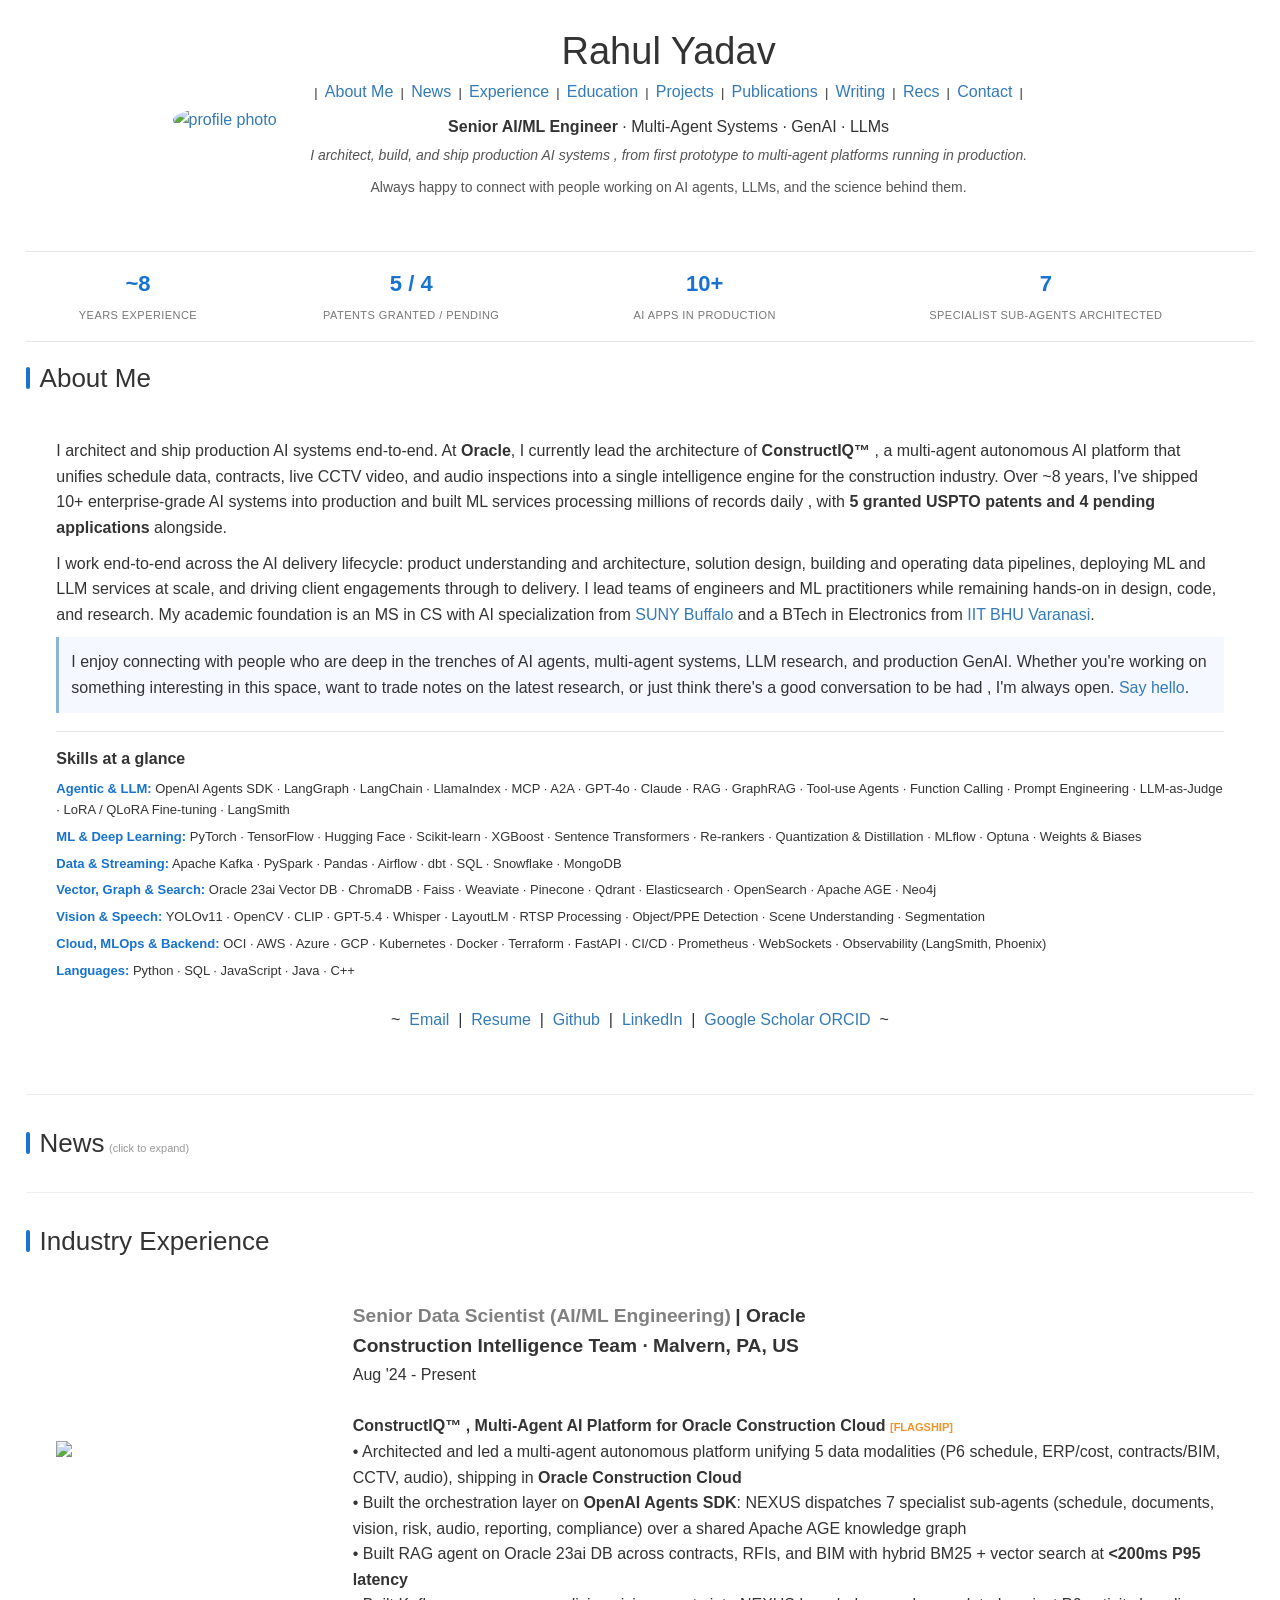
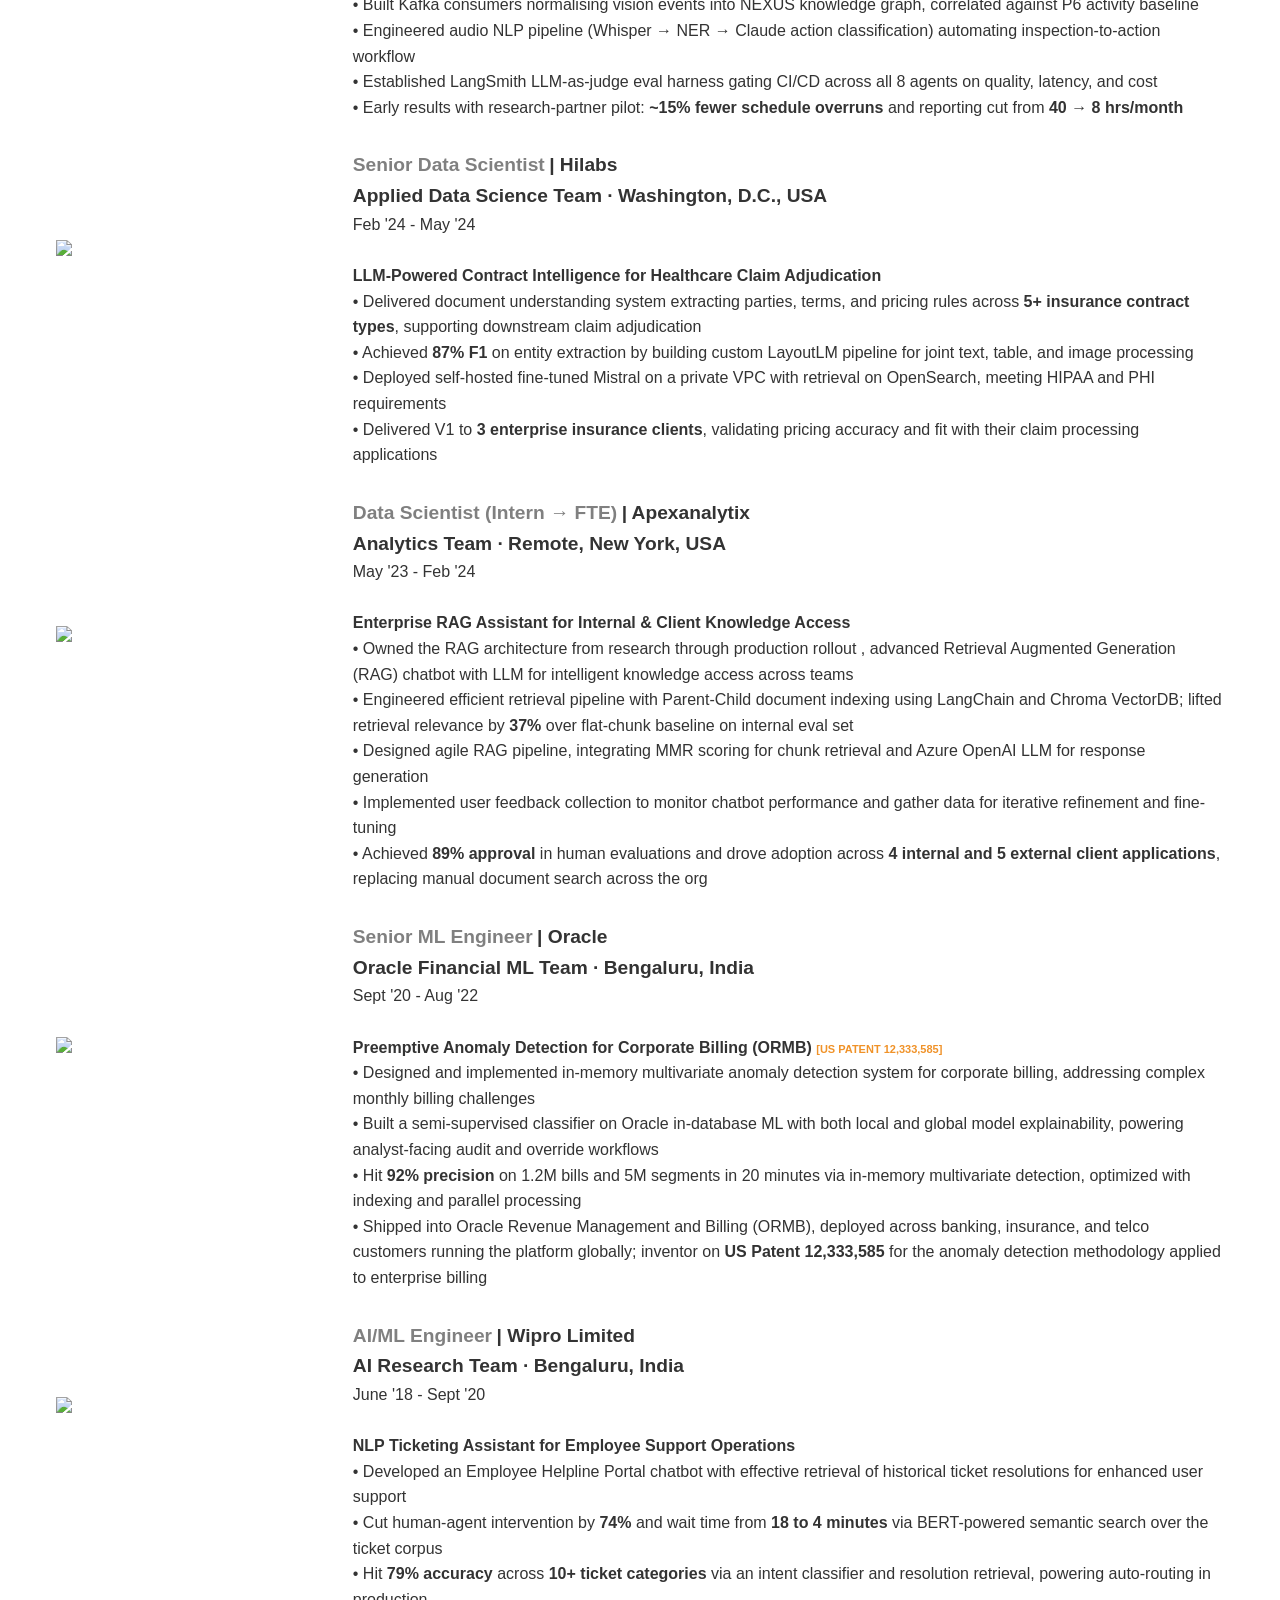
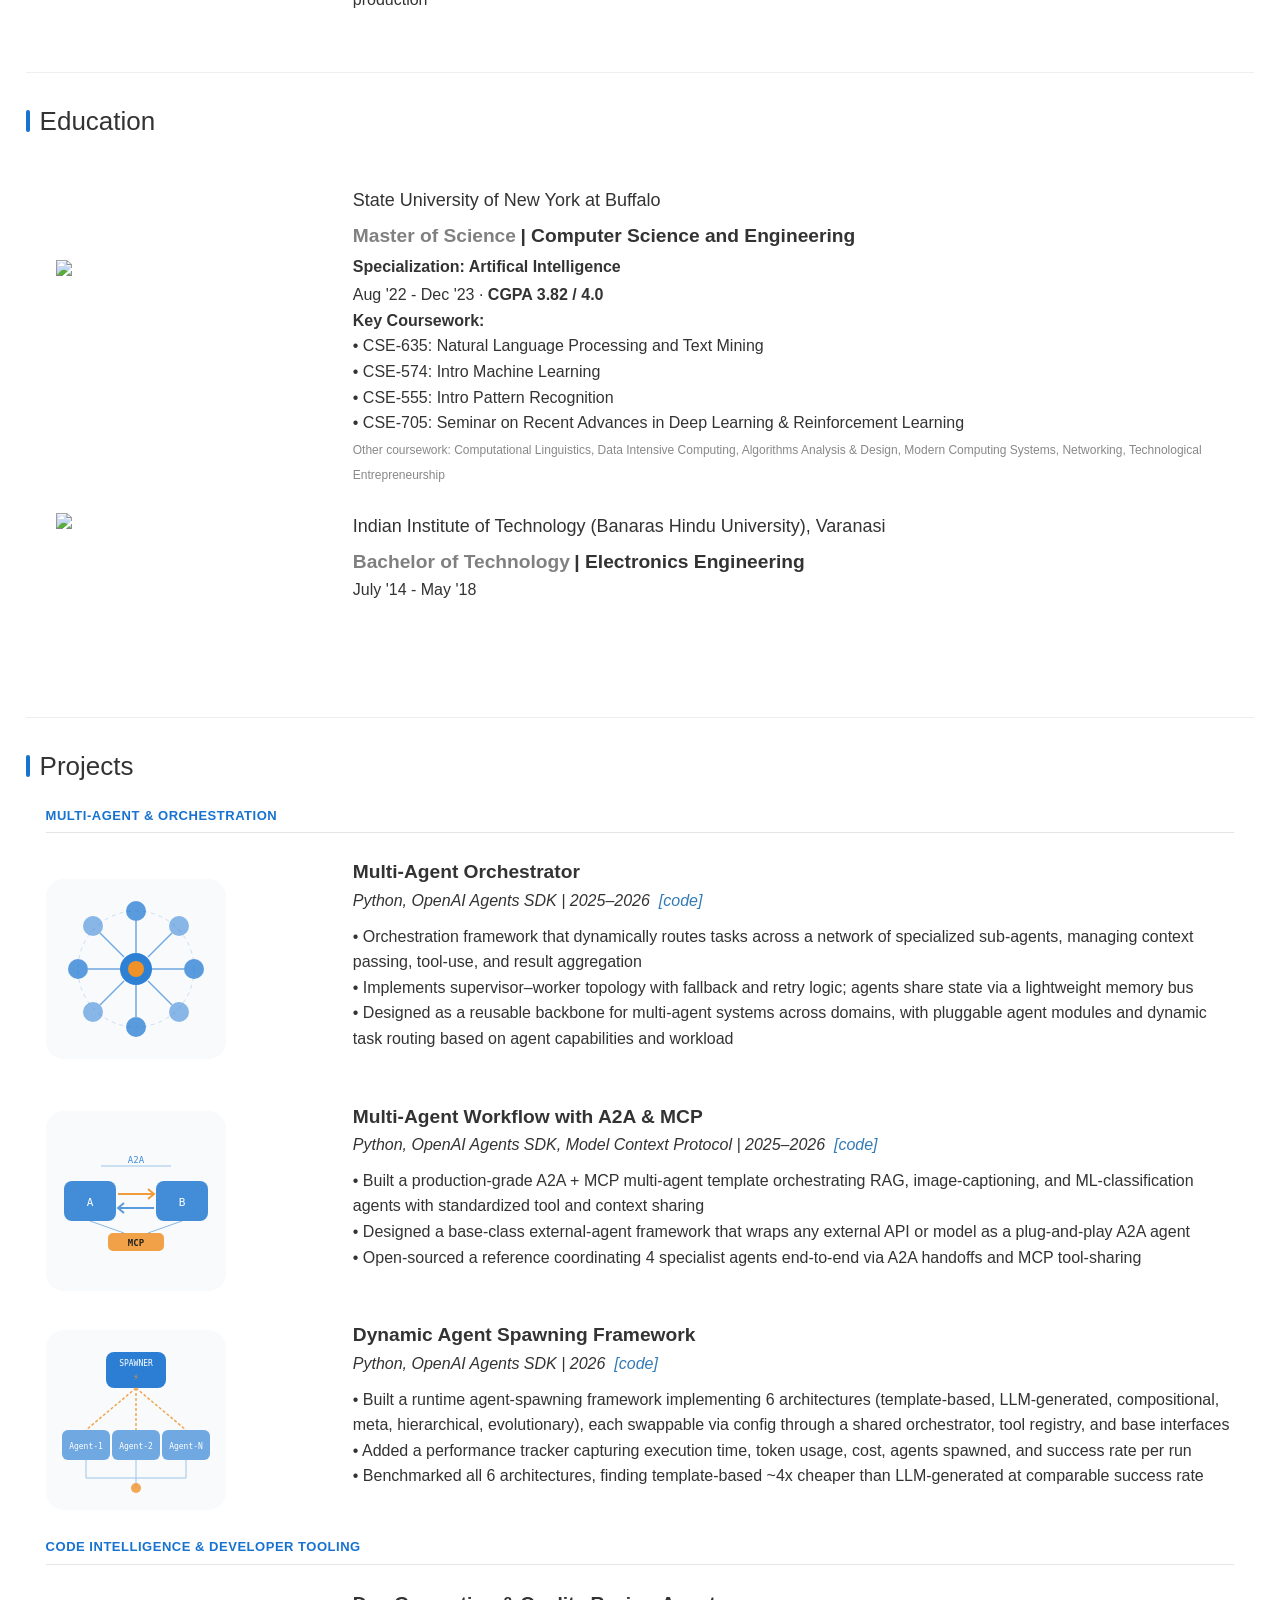
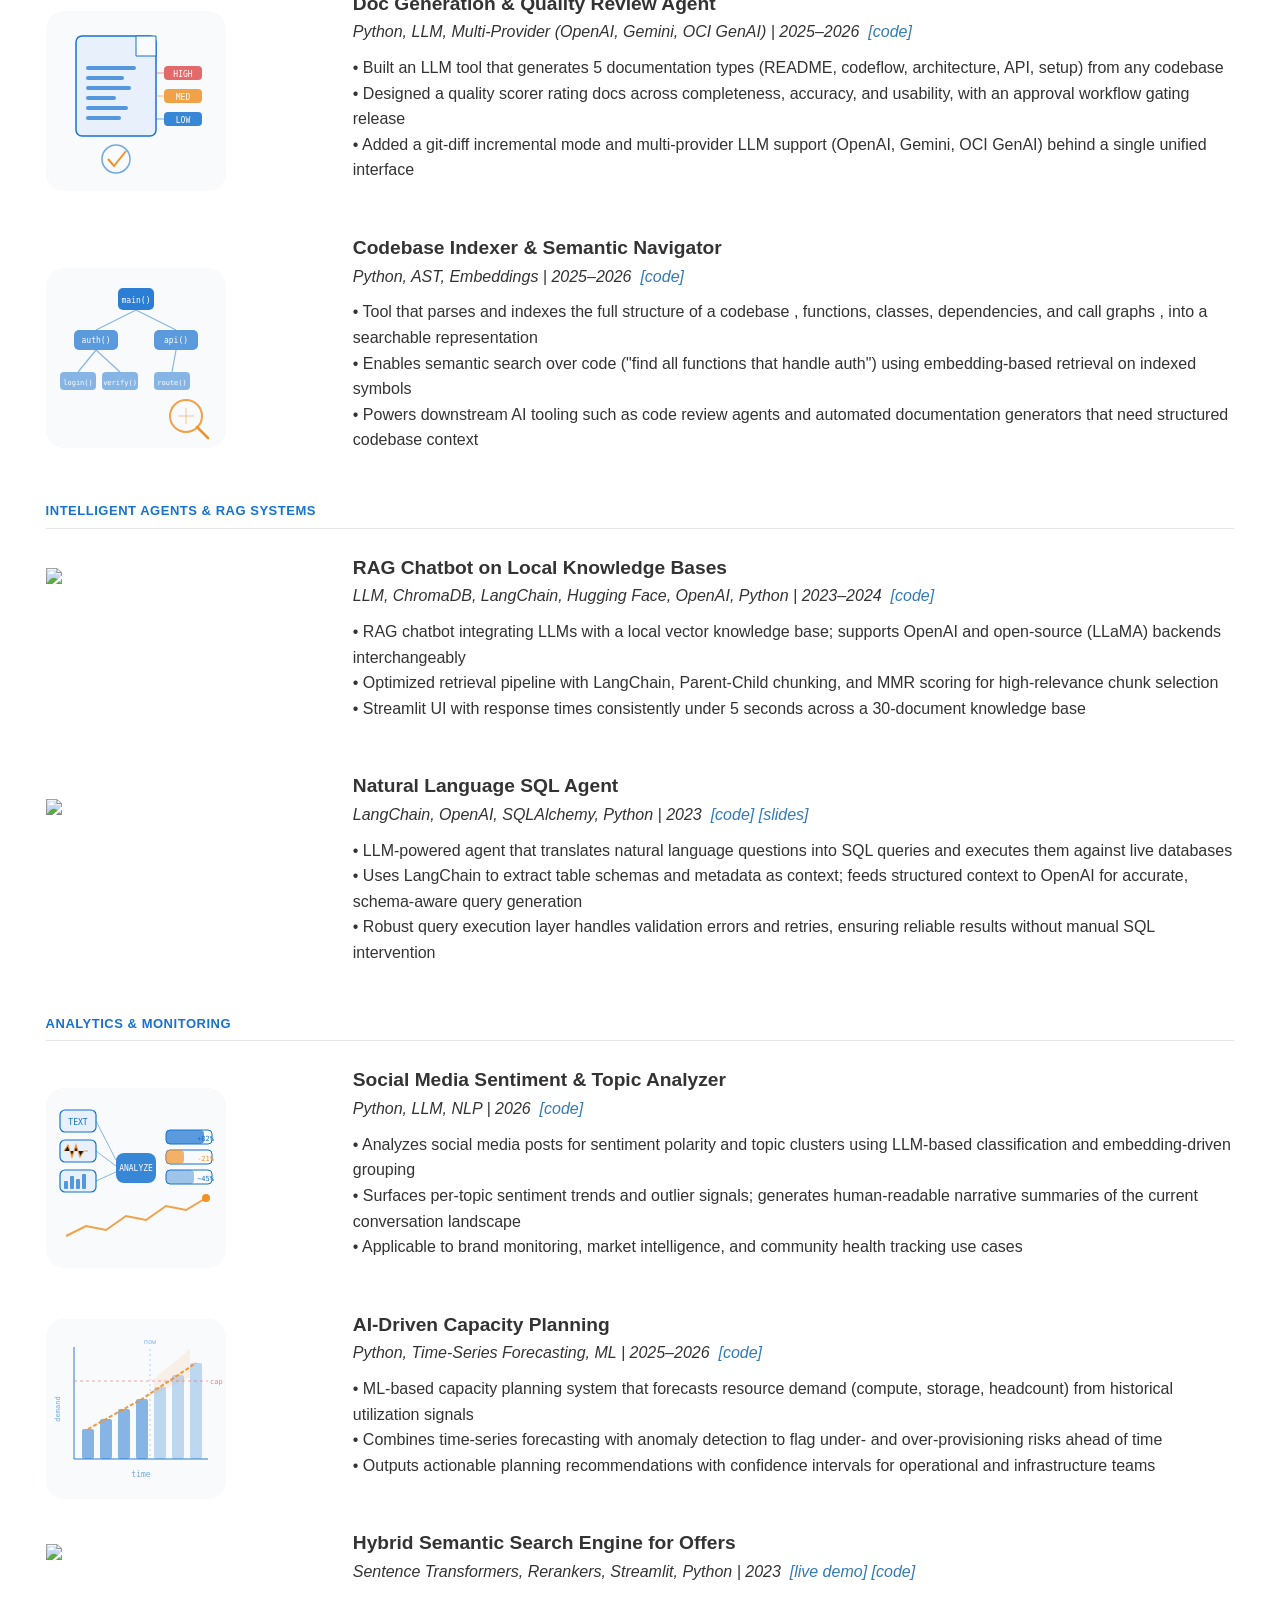
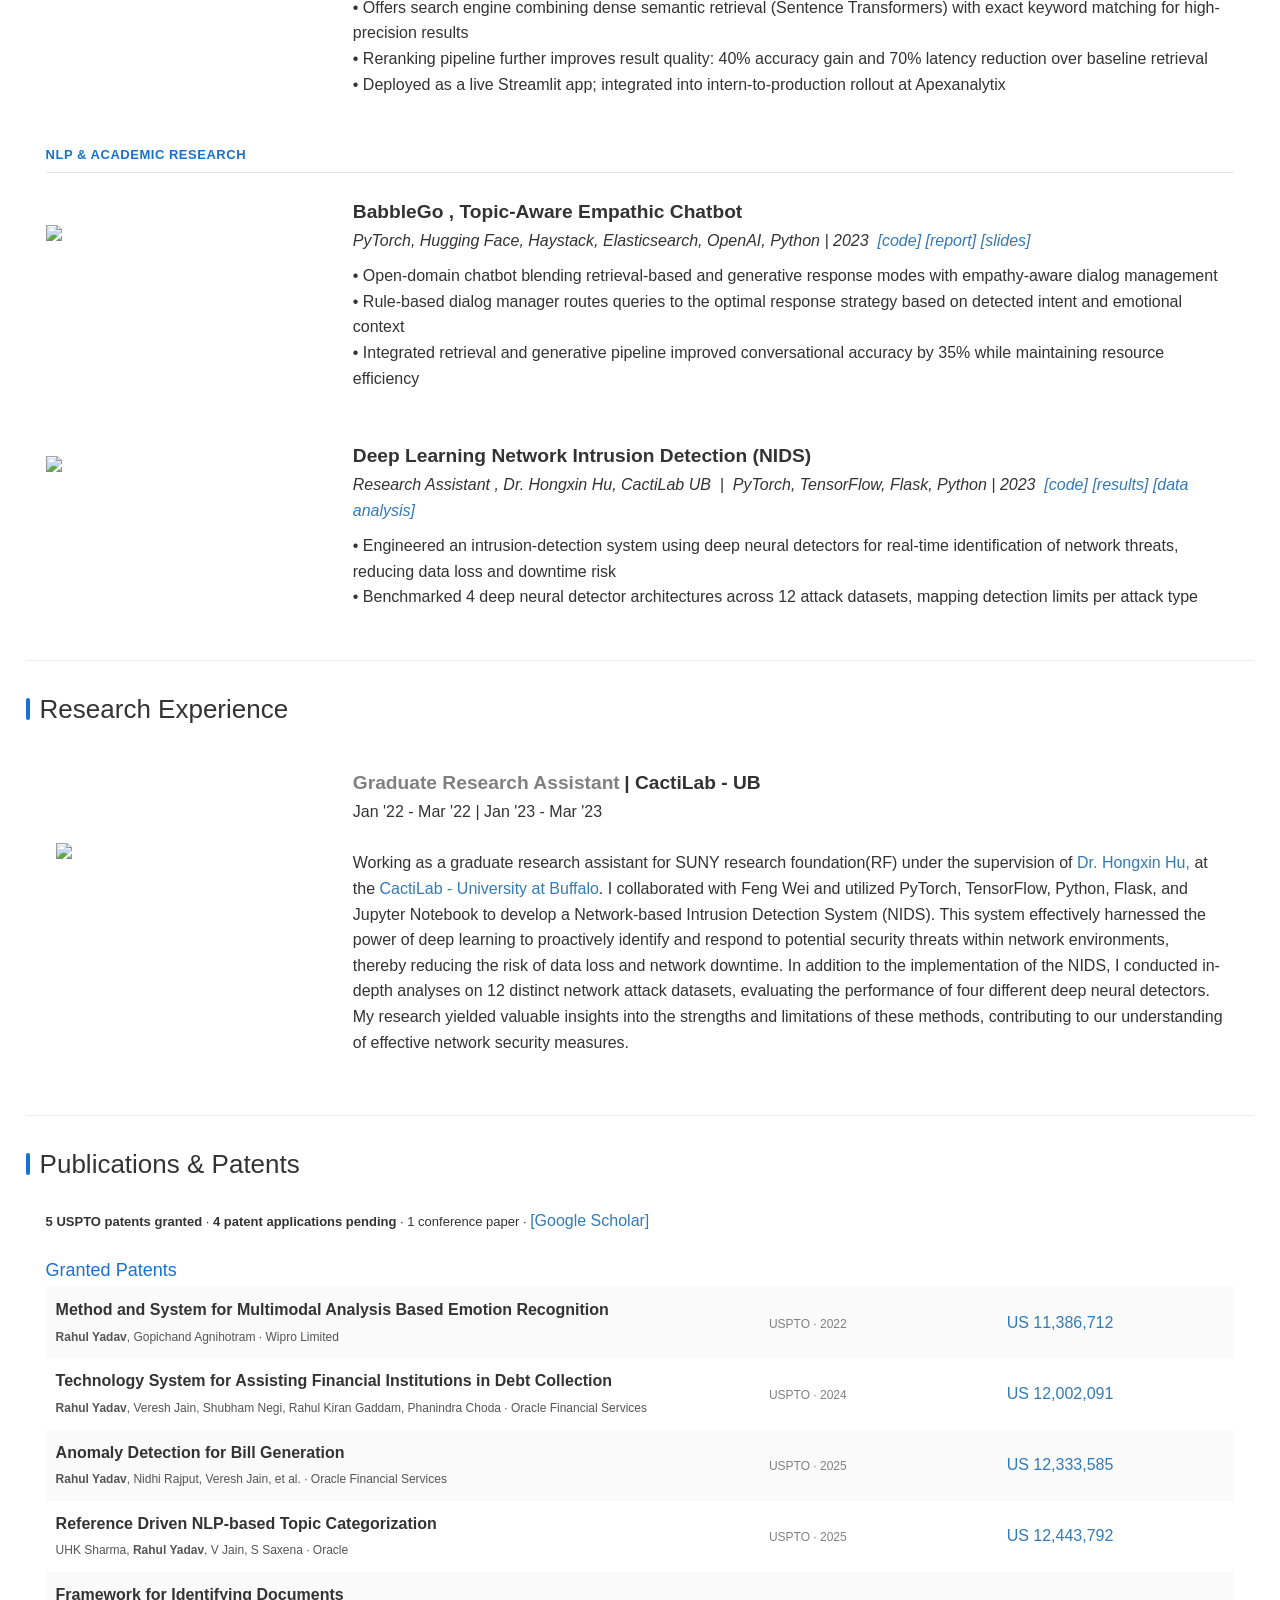
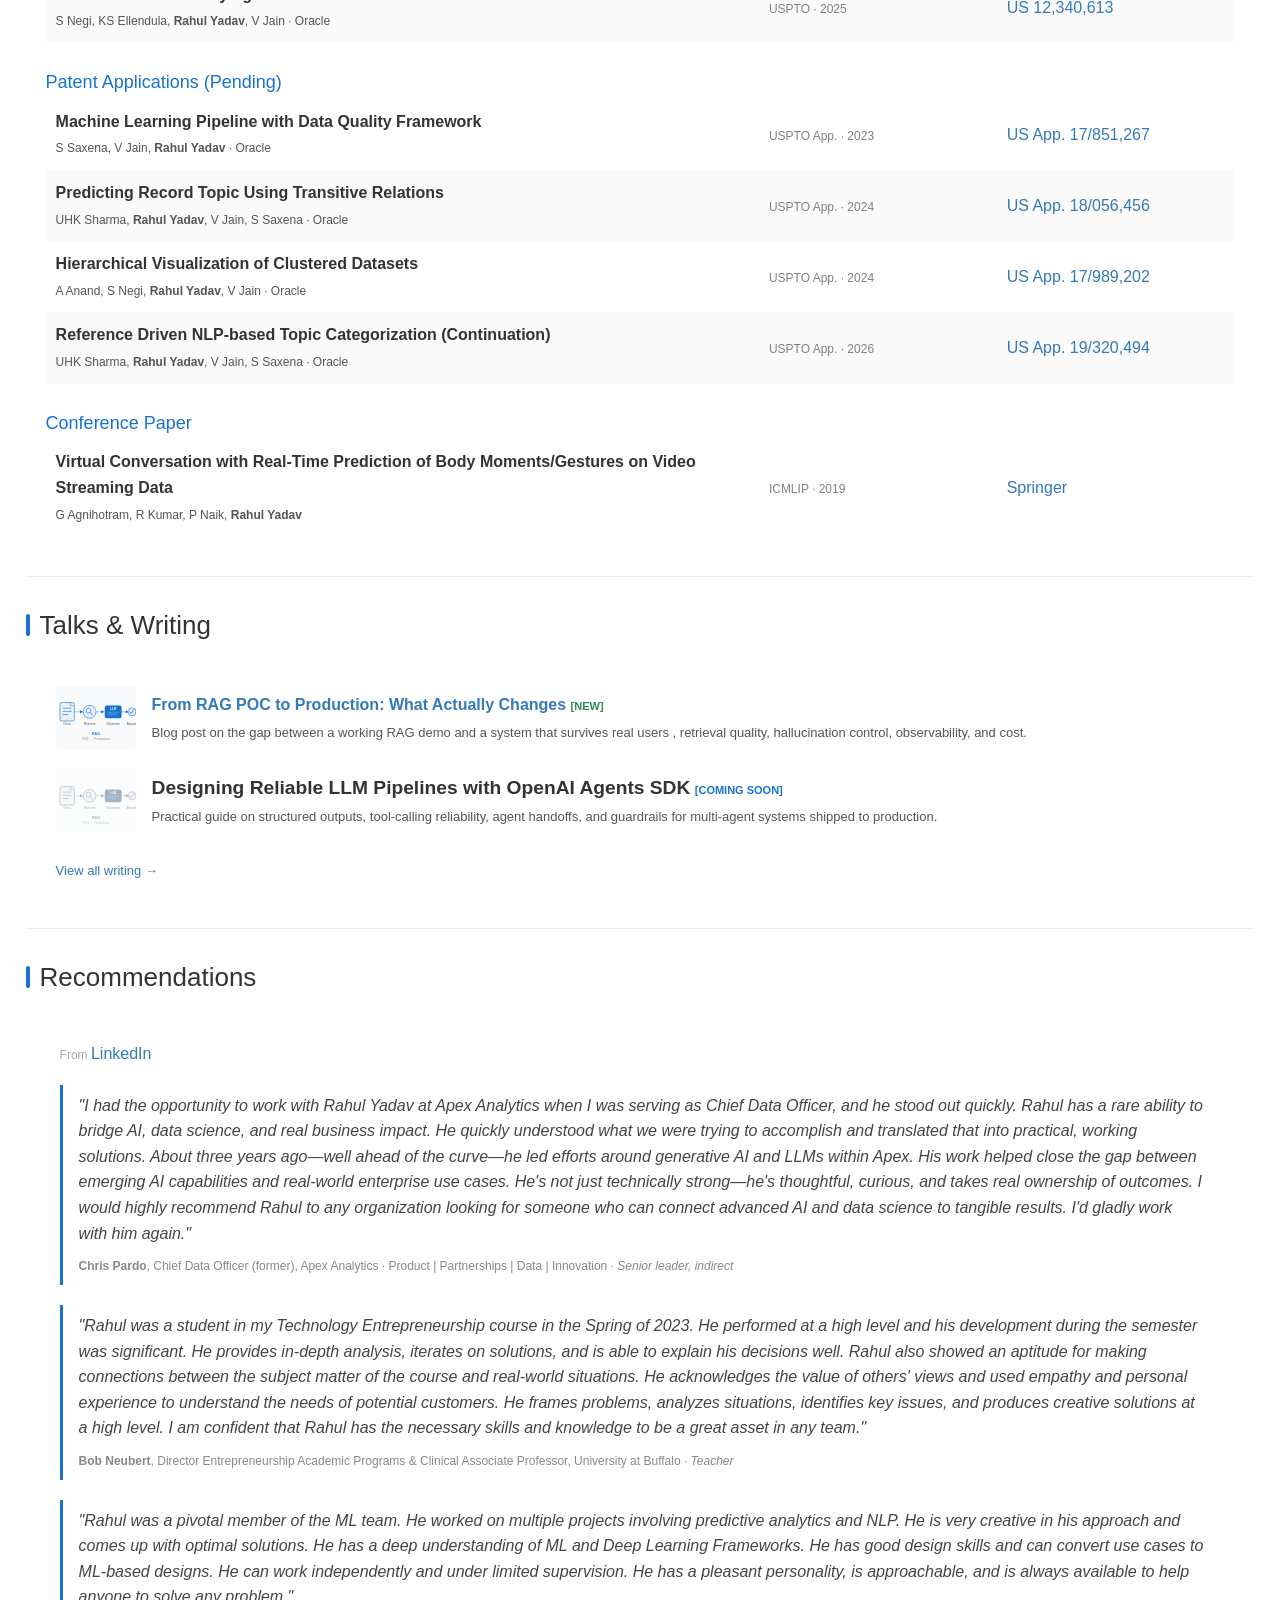
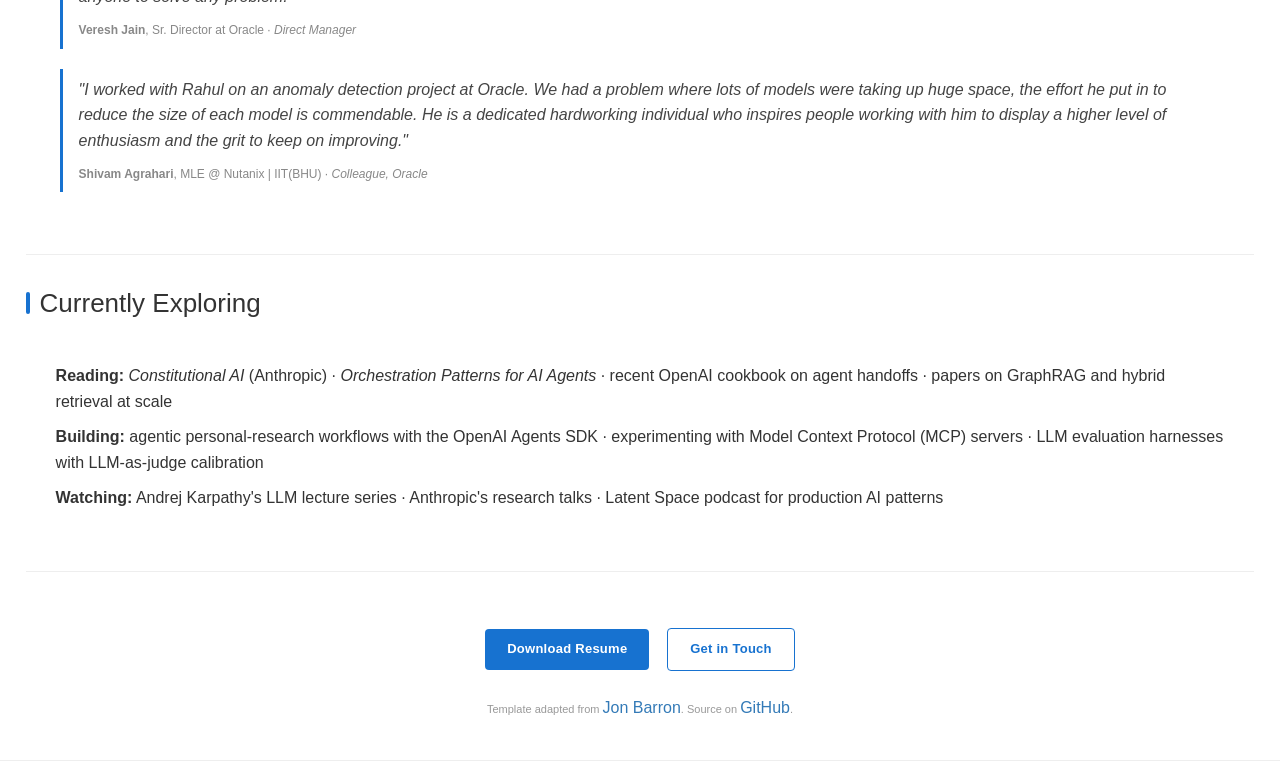
==== index.html @ caefb61f "updated the resume and portfolio according to the resume" ====
<!DOCTYPE HTML>
<html lang="en">
<head><meta http-equiv="Content-Type" content="text/html; charset=UTF-8">
    <!-- Hi, Rahul Here. Please DELETE the two <script> tags one below and one inside body tag if you use this HTML, otherwise my analytics will track your page -->
    <!-- Google tag (gtag.js) -->
    <script async src="https://www.googletagmanager.com/gtag/js?id=G-SW1NET93MZ"></script>
    <script>
      window.dataLayer = window.dataLayer || [];
      function gtag(){dataLayer.push(arguments);}
      gtag('js', new Date());
      gtag('config', 'G-SW1NET93MZ');
    </script>

    <title>Rahul Yadav</title>
    
    <link rel="stylesheet" type="text/css" href="stylesheet.css">
    <link href="css/bootstrap.min.css" rel="stylesheet" media="screen">
    <link rel="stylesheet" href="https://maxcdn.bootstrapcdn.com/bootstrap/3.4.1/css/bootstrap.min.css">
    <script src="https://ajax.googleapis.com/ajax/libs/jquery/3.5.1/jquery.min.js"></script>
    <script src="https://maxcdn.bootstrapcdn.com/bootstrap/3.4.1/js/bootstrap.min.js"></script>

    <meta name="author" content="Rahul Yadav">
    <meta name="viewport" content="width=device-width, initial-scale=1">
    <meta name="Description" content="Rahul Yadav | Senior AI/ML Engineer | Multi-Agent Systems · Agentic AI · GenAI · LLMs · RAG · NLP | Oracle | IIT BHU · SUNY Buffalo | 5 USPTO patents granted, 4 pending">
    <meta name="keywords" content="Rahul Yadav, Senior AI Engineer, Lead AI Engineer, ML Engineer, Applied Scientist, Data Scientist, Multi-Agent Systems, Agentic AI, OpenAI Agents SDK, AI Architect, LLM Engineer, GenAI, RAG, Production ML, MLOps, NLP, Oracle, IIT BHU, SUNY Buffalo, Patents">

    <link rel="icon" type="image/svg+xml" href="images/favicon.svg">
    
</head>
<body class="bg_colour">
    <table border=0 class="bg_colour" style="width:96%;max-width:1320px;border:0px;border-spacing:0px;border-collapse:separate;margin-right:auto;margin-left:auto;"><tbody>
        <tr style="padding:0px">
            <td style="padding:0px">
                
                <!-- Name tab -->
                <table border=0 class="bg_colour" style="width:100%;border:0px;border-spacing:0px;border-collapse:separate;margin-right:auto;margin-left:auto;"><tbody>
                    
                    
                    <tr style="padding:0px">
                        <td style="padding:0 0 0 2.5%;width:251px;text-align:right;vertical-align:middle">
                            <a href="images/profilepic.jpg"><img style="width:100%;max-width:251px" alt="profile photo" src="images/profilepic.jpg" class="img-circle"></a>
                        </td>
                        <td style="padding:2.5% 2.5% 2.5% 12px;vertical-align:middle">
                            <div style="max-width: 760px; margin-left: 0;">
                                <h1 style="text-align:center; margin: 0;"><name>Rahul Yadav</name></h1>
                                <p style="text-align:center; margin-top: 6px; white-space: nowrap; font-size: 13px;">
                                |&nbsp;
                                <a href="#aboutme" onclick=Expand("aboutme")>About Me</a>
                                &nbsp;|&nbsp;
                                <a href="#news" onclick=Expand("news")>News</a>
                                &nbsp;|&nbsp;
                                <a href="#experience" onclick=Expand("experience")>Experience</a>
                                &nbsp;|&nbsp;
                                <a href="#education" onclick=Expand("education")>Education</a>
                                &nbsp;|&nbsp;
                                <a href="#projects" onclick=Expand("projects")>Projects</a>
                                &nbsp;|&nbsp;
                                <a href="#publications" onclick=Expand("publications")>Publications</a>
                                &nbsp;|&nbsp;
                                <a href="#talks" onclick=Expand("talks")>Writing</a>
                                &nbsp;|&nbsp;
                                <a href="#recs" onclick=Expand("recs")>Recs</a>
                                &nbsp;|&nbsp;
                                <a href="mailto:rahulzyadav87@gmail.com">Contact</a>
                                &nbsp;|
                                </p>
                                <p style="text-align:center; margin-bottom: 4px;">
                                <strong>Senior AI/ML Engineer</strong> &middot; Multi-Agent Systems &middot; GenAI &middot; LLMs
                                </p>
                                <p style="text-align:center; font-style: italic; color: #555; font-size: 14px;">
                                I architect, build, and ship production AI systems , from first prototype to multi-agent platforms running in production.
                                </p>
                                <p style="text-align:center; font-size: 14px; color: #555;">
                                Always happy to connect with people working on AI agents, LLMs, and the science behind them.
                                </p>
                            </div>
                        </td>
                    </tr>
                </tbody></table>

<!-- Selected Outcomes Strip -->
                <table border=0 class="bg_colour" style="width:100%; margin: 12px auto 8px; border-spacing: 0;">
                    <tbody>
                        <tr>
                            <td style="text-align:center; padding: 14px 8px; border-top: 1px solid #e5e5e5; border-bottom: 1px solid #e5e5e5;">
                                <span style="font-size: 22px; font-weight: 700; color: #1772d0;">~8</span><br>
                                <span style="font-size: 11px; color: #777; letter-spacing: 0.04em; text-transform: uppercase;">Years Experience</span>
                            </td>
                            <td style="text-align:center; padding: 14px 8px; border-top: 1px solid #e5e5e5; border-bottom: 1px solid #e5e5e5;">
                                <span style="font-size: 22px; font-weight: 700; color: #1772d0;">5 / 4</span><br>
                                <span style="font-size: 11px; color: #777; letter-spacing: 0.04em; text-transform: uppercase;">Patents Granted / Pending</span>
                            </td>
                            <td style="text-align:center; padding: 14px 8px; border-top: 1px solid #e5e5e5; border-bottom: 1px solid #e5e5e5;">
                                <span style="font-size: 22px; font-weight: 700; color: #1772d0;">10+</span><br>
                                <span style="font-size: 11px; color: #777; letter-spacing: 0.04em; text-transform: uppercase;">AI Apps in Production</span>
                            </td>
                            <td style="text-align:center; padding: 14px 8px; border-top: 1px solid #e5e5e5; border-bottom: 1px solid #e5e5e5;">
                                <span style="font-size: 22px; font-weight: 700; color: #1772d0;">7</span><br>
                                <span style="font-size: 11px; color: #777; letter-spacing: 0.04em; text-transform: uppercase;">Specialist Sub-Agents Architected</span>
                            </td>
                        </tr>
                    </tbody>
                </table>

<!-- About Me -->
                <!-- About section, quick links -->
                <button style="border:0px transparent; background-color: transparent;outline:none;"type="button" class="collapsible" data-toggle="collapse" data-target="#content-aboutme" id="aboutme"><heading>About Me</heading></button>
                <div id="content-aboutme" class="collapse in"></div>
                <table style="width:100%;border:0px;border-spacing:0px;border-collapse:separate;margin-right:auto;margin-left:auto;"><tbody>
                    <tr style="padding:0px">
                        <td style="padding:2.5%;width:63%;vertical-align:middle">

                            <p>I architect and ship production AI systems end-to-end. At <strong>Oracle</strong>, I currently lead the architecture of <strong>ConstructIQ&trade;</strong> , a multi-agent autonomous AI platform that unifies schedule data, contracts, live CCTV video, and audio inspections into a single intelligence engine for the construction industry. Over ~8 years, I've shipped 10+ enterprise-grade AI systems into production and built ML services processing millions of records daily , with <strong>5 granted USPTO patents and 4 pending applications</strong> alongside.</p>

                            <p>I work end-to-end across the AI delivery lifecycle: product understanding and architecture, solution design, building and operating data pipelines, deploying ML and LLM services at scale, and driving client engagements through to delivery. I lead teams of engineers and ML practitioners while remaining hands-on in design, code, and research. My academic foundation is an MS in CS with AI specialization from <a href="https://www.buffalo.edu/" target="_blank">SUNY Buffalo</a> and a BTech in Electronics from <a href="https://iitbhu.ac.in/" target="_blank">IIT BHU Varanasi</a>.</p>

                            <p style="background-color: #f5f8ff; padding: 12px; border-left: 3px solid #8ab4d8;">I enjoy connecting with people who are deep in the trenches of AI agents, multi-agent systems, LLM research, and production GenAI. Whether you're working on something interesting in this space, want to trade notes on the latest research, or just think there's a good conversation to be had , I'm always open. <a href="mailto:rahulzyadav87@gmail.com">Say hello</a>.</p>

                            <!-- Skills at a glance -->
                            <div style="margin-top: 18px; padding-top: 14px; border-top: 1px solid #e5e5e5;">
                                <p style="margin-bottom: 8px;"><strong>Skills at a glance</strong></p>
                                <p style="margin-bottom: 6px; font-size: 13px;"><span style="color:#1772d0;font-weight:600;">Agentic &amp; LLM:</span> OpenAI Agents SDK &middot; LangGraph &middot; LangChain &middot; LlamaIndex &middot; MCP &middot; A2A &middot; GPT-4o &middot; Claude &middot; RAG &middot; GraphRAG &middot; Tool-use Agents &middot; Function Calling &middot; Prompt Engineering &middot; LLM-as-Judge &middot; LoRA / QLoRA Fine-tuning &middot; LangSmith</p>
                                <p style="margin-bottom: 6px; font-size: 13px;"><span style="color:#1772d0;font-weight:600;">ML &amp; Deep Learning:</span> PyTorch &middot; TensorFlow &middot; Hugging Face &middot; Scikit-learn &middot; XGBoost &middot; Sentence Transformers &middot; Re-rankers &middot; Quantization &amp; Distillation &middot; MLflow &middot; Optuna &middot; Weights &amp; Biases</p>
                                <p style="margin-bottom: 6px; font-size: 13px;"><span style="color:#1772d0;font-weight:600;">Data &amp; Streaming:</span> Apache Kafka &middot; PySpark &middot; Pandas &middot; Airflow &middot; dbt &middot; SQL &middot; Snowflake &middot; MongoDB</p>
                                <p style="margin-bottom: 6px; font-size: 13px;"><span style="color:#1772d0;font-weight:600;">Vector, Graph &amp; Search:</span> Oracle 23ai Vector DB &middot; ChromaDB &middot; Faiss &middot; Weaviate &middot; Pinecone &middot; Qdrant &middot; Elasticsearch &middot; OpenSearch &middot; Apache AGE &middot; Neo4j</p>
                                <p style="margin-bottom: 6px; font-size: 13px;"><span style="color:#1772d0;font-weight:600;">Vision &amp; Speech:</span> YOLOv11 &middot; OpenCV &middot; CLIP &middot; GPT-5.4 &middot; Whisper &middot; LayoutLM &middot; RTSP Processing &middot; Object/PPE Detection &middot; Scene Understanding &middot; Segmentation</p>
                                <p style="margin-bottom: 6px; font-size: 13px;"><span style="color:#1772d0;font-weight:600;">Cloud, MLOps &amp; Backend:</span> OCI &middot; AWS &middot; Azure &middot; GCP &middot; Kubernetes &middot; Docker &middot; Terraform &middot; FastAPI &middot; CI/CD &middot; Prometheus &middot; WebSockets &middot; Observability (LangSmith, Phoenix)</p>
                                <p style="margin-bottom: 0; font-size: 13px;"><span style="color:#1772d0;font-weight:600;">Languages:</span> Python &middot; SQL &middot; JavaScript &middot; Java &middot; C++</p>
                            </div>
                            <br>
                            <p style="text-align:center">
                                &nbsp~&nbsp
                                <a href="mailto:rahulzyadav87@gmail.com" target="_blank">Email</a> &nbsp|&nbsp
                                <a href="data/Resume_Rahul_Yadav.pdf" target="_blank">Resume</a> &nbsp|&nbsp
                                <a href="https://github.com/rahulyad011" target="_blank">Github</a> &nbsp|&nbsp
                                <a href="https://www.linkedin.com/in/rahulyad011/" target="_blank">LinkedIn</a> &nbsp|&nbsp
                                <a href="https://scholar.google.com/citations?user=i39Fd6IAAAAJ&hl=en" target="_blank">Google Scholar</a>
                                <a href="https://orcid.org/0009-0003-4545-8920" target="_blank">ORCID</a>
                                &nbsp~&nbsp
                            </p>
                        </td>
                    </tr>
                </tbody></table>
                </div>
                <hr class="soft">
<!-- News -->

                <!-- <br> -->
                <button style="border:0px transparent; background-color: transparent;outline:none;"type="button" class="collapsible" data-toggle="collapse" data-target="#content-news" id="news"><heading>News</heading> <span style="font-size: 11px; color: #999; font-weight: 400;">(click to expand)</span></button>
                <!-- <div class="container"> -->
                <div id="content-news" class="collapse">
                <!-- <div class="scroll">  -->

                <table border=0 class="bg_colour" style="padding:10px;width:100%;border:0px;border-spacing:0px;border-collapse:separate;margin-right:auto;margin-left:auto;"><tbody> 
                    
                    <tr>
                        <td>
                            <p style="color:darkblue; display:inline">Aug '24 &nbsp</p>
                            
                        </td>
                        <td>
                            Joined Oracle as a full time Senior Data Scientist (AI/ML Engineering)
                        </td>
                    </tr>

                    <tr>
                        <td>
                            <p style="color:darkblue; display:inline">Feb '24 &nbsp</p>
                            
                        </td>
                        <td>
                            Joined Hilabs as a full time Senior Data Scientist
                        </td>
                    </tr>

                    <tr>
                        <td>
                            <p style="color:darkblue; display:inline">Jan '24 &nbsp</p>
                            
                        </td>
                        <td>
                            Joined Apexanalytix as a full time Data Scientist
                        </td>
                    </tr>

                    <tr>
                        <td>
                            <p style="color:darkblue; display:inline">Jan '24 &nbsp</p>
                            
                        </td>
                        <td>
                            Graduated with my Masters in CS (with a specialization in AI) from UB
                        </td>
                    </tr>
                    
                    <tr>
                        <td>
                            <p style="color:darkblue; display:inline">Aug '23 &nbsp</p>
                            
                        </td>
                        <td>
                            Fall Internship : Got internship extension at Apexanalytix as Machine Learning Engineer Intern (Part Time)
                        </td>
                    </tr>

                    <tr>
                        <td>
                            <p style="color:darkblue; display:inline">Aug '23 &nbsp</p>
                        </td>
                        <td>
                            Started my final semester(Fall 2023) at UB.
                        </td>
                    </tr>

                    <tr>
                        <td>
                            <p style="color:darkblue; display:inline">May '23 &nbsp</p>
                            
                        </td>
                        <td>
                            Summer Internship : Joined Apexanalytix as Machine Learning Engineer Intern
                        </td>
                    </tr>

                    <tr>
                        <td>
                            <p style="color:darkblue; display:inline">Feb '23 &nbsp</p>

                        </td>
                        <td>
                            Started working as a Research Assistant in UB networking lab under guidance of Professor Hongxin Hu
                        </td>
                    </tr>

                    <tr>
                        <td>
                            <p style="color:darkblue; display:inline">Jan '23 &nbsp</p>
                        </td>
                        <td>
                            Started my second semester(Spring 2023) at UB.
                        </td>
                    </tr>

                    <tr>
                        <td>
                            <p style="color:darkblue; display:inline">Aug '22 &nbsp</p>
                        </td>
                        <td>
                            Started my graduate studies at State University of New York at Buffalo(UB) - Fall 2022 Semester. 
                        </td>
                    </tr>

                    <tr>
                        <td>
                            <p style="color:darkblue; display:inline">Sept '20 &nbsp</p>

                        </td>
                        <td>
                            Joined Oracle (OFSS) as full time Senior ML Engineer
                        </td>
                    </tr>

                    <tr>
                        <td>
                            <p style="color:darkblue; display:inline">June '20 &nbsp</p>
                        </td>
                        <td>
                            Completed my 2 years working at Wipro Limited.
                        </td>
                    </tr>

                    <tr>
                        <td>
                            <p style="color:darkblue; display:inline">June '18 &nbsp</p>

                        </td>
                        <td>
                            Joined Wipro Limited as full time AI/ML Engineer
                        </td>
                    </tr>

                    <tr>
                        <td>
                            <p style="color:darkblue; display:inline">May '18 &nbsp</p>
                        </td>
                        <td>
                            Completed my Bachelor of Engineering(BE/Btech) in Electronics Engineering from IIT BHU (Varanasi).
                        </td>
                    </tr>
                </tbody></table>
                <!-- </div> -->
                <!-- </div> -->
                </div>
                <hr class="soft">
                
<!-- Experience -->

                <button style="border:0px transparent; background-color: transparent;outline:none;"type="button" class="collapsible" data-toggle="collapse" data-target="#content-experience" id="experience"><heading>Industry Experience</heading></button>
                <div id="content-experience" class="collapse in">

                <table border=0 class="bg_colour" style="padding:20px;width:100%;border:0px;border-spacing:0px;border-collapse:separate;margin-right:auto;margin-left:auto;"><tbody>
                    
                    <tr>
                        <td style="padding:10px;width:25%;vertical-align:middle">
                            <div class="one">
                                <img src='images/Oracle-Logo.png' width="130">
                            </div>
                        </td>
                        <td style="padding:10px;width:75%;vertical-align:top">
                            <papertitle style="color:gray"><big>Senior Data Scientist (AI/ML Engineering)</big> </papertitle> <papertitle><big> | Oracle <br> Construction Intelligence Team &middot; Malvern, PA, US</big></papertitle>
                            <br>
                            Aug '24 - Present
                            <br>
                            <br>
                            <p>
                                <b>ConstructIQ&trade; , Multi-Agent AI Platform for Oracle Construction Cloud</b> <span style="font-size: 11px; color: #f09228; font-weight: 600;">[FLAGSHIP]</span>
                                <br>
                                <span>&#8226;</span>
                                Architected and led a multi-agent autonomous platform unifying 5 data modalities (P6 schedule, ERP/cost, contracts/BIM, CCTV, audio), shipping in <b>Oracle Construction Cloud</b>
                                <br>
                                <span>&#8226;</span>
                                Built the orchestration layer on <b>OpenAI Agents SDK</b>: NEXUS dispatches 7 specialist sub-agents (schedule, documents, vision, risk, audio, reporting, compliance) over a shared Apache AGE knowledge graph
                                <br>
                                <span>&#8226;</span>
                                Built RAG agent on Oracle 23ai DB across contracts, RFIs, and BIM with hybrid BM25 + vector search at <b>&lt;200ms P95 latency</b>
                                <br>
                                <span>&#8226;</span>
                                Built Kafka consumers normalising vision events into NEXUS knowledge graph, correlated against P6 activity baseline
                                <br>
                                <span>&#8226;</span>
                                Engineered audio NLP pipeline (Whisper &rarr; NER &rarr; Claude action classification) automating inspection-to-action workflow
                                <br>
                                <span>&#8226;</span>
                                Established LangSmith LLM-as-judge eval harness gating CI/CD across all 8 agents on quality, latency, and cost
                                <br>
                                <span>&#8226;</span>
                                Early results with research-partner pilot: <b>~15% fewer schedule overruns</b> and reporting cut from <b>40 &rarr; 8 hrs/month</b>
                            </p>
                        </td>
                    </tr>

                    <tr>
                        <td style="padding:10px;width:25%;vertical-align:middle">
                            <div class="one">
                                <img src='images/HiLabs_Primary_RGB_Logo.jpg' width="130">
                            </div>
                        </td>
                        <td style="padding:10px;width:75%;vertical-align:top">
                            <papertitle style="color:gray"><big>Senior Data Scientist</big> </papertitle> <papertitle><big> | Hilabs <br> Applied Data Science Team &middot; Washington, D.C., USA</big></papertitle>
                            <br>
                            Feb '24 - May '24
                            <br>
                            <br>
                            <p>
                                <b>LLM-Powered Contract Intelligence for Healthcare Claim Adjudication</b>
                                <br>
                                <span>&#8226;</span>
                                Delivered document understanding system extracting parties, terms, and pricing rules across <b>5+ insurance contract types</b>, supporting downstream claim adjudication
                                <br>
                                <span>&#8226;</span>
                                Achieved <b>87% F1</b> on entity extraction by building custom LayoutLM pipeline for joint text, table, and image processing
                                <br>
                                <span>&#8226;</span>
                                Deployed self-hosted fine-tuned Mistral on a private VPC with retrieval on OpenSearch, meeting HIPAA and PHI requirements
                                <br>
                                <span>&#8226;</span>
                                Delivered V1 to <b>3 enterprise insurance clients</b>, validating pricing accuracy and fit with their claim processing applications
                            </p>
                        </td>
                    </tr>
                    
                    <tr>
                        <td style="padding:10px;width:25%;vertical-align:middle">
                            <div class="one">
                                <img src='images/apexanalytix-Logo.png' width="130">
                            </div>
                        </td>
                        <td style="padding:10px;width:75%;vertical-align:top">
                            <papertitle style="color:gray"><big>Data Scientist (Intern &rarr; FTE)</big> </papertitle> <papertitle><big> | Apexanalytix <br> Analytics Team &middot; Remote, New York, USA</big></papertitle>
                            <br>
                            May '23 - Feb '24
                            <br>
                            <br>
                            <p>
                                <b>Enterprise RAG Assistant for Internal &amp; Client Knowledge Access</b>
                                <br>
                                <span>&#8226;</span>
                                Owned the RAG architecture from research through production rollout , advanced Retrieval Augmented Generation (RAG) chatbot with LLM for intelligent knowledge access across teams
                                <br>
                                <span>&#8226;</span>
                                Engineered efficient retrieval pipeline with Parent-Child document indexing using LangChain and Chroma VectorDB; lifted retrieval relevance by <b>37%</b> over flat-chunk baseline on internal eval set
                                <br>
                                <span>&#8226;</span>
                                Designed agile RAG pipeline, integrating MMR scoring for chunk retrieval and Azure OpenAI LLM for response generation
                                <br>
                                <span>&#8226;</span>
                                Implemented user feedback collection to monitor chatbot performance and gather data for iterative refinement and fine-tuning
                                <br>
                                <span>&#8226;</span>
                                Achieved <b>89% approval</b> in human evaluations and drove adoption across <b>4 internal and 5 external client applications</b>, replacing manual document search across the org
                            </p>
                        </td>
                    </tr>
                    
                    <tr>
                        <td style="padding:10px;width:25%;vertical-align:middle">
                            <div class="one">
                                <img src='images/Oracle-Logo.png' width="130">
                            </div>
                        </td>
                        <td style="padding:10px;width:75%;vertical-align:top">
                            <papertitle style="color:gray"><big>Senior ML Engineer</big> </papertitle> <papertitle><big> | Oracle <br> Oracle Financial ML Team &middot; Bengaluru, India</big></papertitle>
                            <br>
                            Sept '20 - Aug '22
                            <br>
                            <br>
                            <p>
                                <b>Preemptive Anomaly Detection for Corporate Billing (ORMB)</b> <span style="font-size: 11px; color: #f09228; font-weight: 600;">[US PATENT 12,333,585]</span>
                                <br>
                                <span>&#8226;</span>
                                Designed and implemented in-memory multivariate anomaly detection system for corporate billing, addressing complex monthly billing challenges
                                <br>
                                <span>&#8226;</span>
                                Built a semi-supervised classifier on Oracle in-database ML with both local and global model explainability, powering analyst-facing audit and override workflows
                                <br>
                                <span>&#8226;</span>
                                Hit <b>92% precision</b> on 1.2M bills and 5M segments in 20 minutes via in-memory multivariate detection, optimized with indexing and parallel processing
                                <br>
                                <span>&#8226;</span>
                                Shipped into Oracle Revenue Management and Billing (ORMB), deployed across banking, insurance, and telco customers running the platform globally; inventor on <b>US Patent 12,333,585</b> for the anomaly detection methodology applied to enterprise billing
                            </p>
                        </td>
                    </tr>

                    <tr>
                        <td style="padding:10px;width:25%;vertical-align:middle">
                            <div class="one">
                                <img src='images/Wipro-logo.png' width="130">
                            </div>
                        </td>
                        <td style="padding:10px;width:75%;vertical-align:top">
                            <papertitle style="color:gray"><big>AI/ML Engineer</big> </papertitle> <papertitle><big> | Wipro Limited <br> AI Research Team &middot; Bengaluru, India</big></papertitle>
                            <br>
                            June '18 - Sept '20
                            <br>
                            <br>
                            <p>
                                <b>NLP Ticketing Assistant for Employee Support Operations</b>
                                <br>
                                <span>&#8226;</span>
                                Developed an Employee Helpline Portal chatbot with effective retrieval of historical ticket resolutions for enhanced user support
                                <br>
                                <span>&#8226;</span>
                                Cut human-agent intervention by <b>74%</b> and wait time from <b>18 to 4 minutes</b> via BERT-powered semantic search over the ticket corpus
                                <br>
                                <span>&#8226;</span>
                                Hit <b>79% accuracy</b> across <b>10+ ticket categories</b> via an intent classifier and resolution retrieval, powering auto-routing in production
                            </p>
                        </td>
                    </tr> 

                    <!-- <tr>
                        <td style="padding:10px;width:25%;vertical-align:middle">
                            <div class="one">
                                <img src='images/iistLogo.jfif' width="120">
                            </div>
                        </td>
                        <td style="padding:10px;width:75%;vertical-align:top">
                            <papertitle style="color:gray"><big>Summer Intern</big> </papertitle> <papertitle><big> | Indian Institute of Space Science & Technology (IIST)</big></papertitle>
                            <br>
                            May '16 - July '16'
                            <br>
                            <br>
                            <p>Worked under the supervision of <a href="https://jmlr.org/papers/volume15/delgado14a/delgado14a.pdf" target="_blank">Dr. Sumitra S.</a> at the High Performance Computing Lab. Studied ML theory & implemented algorithms specifically ensembles such as Random Forest, AdaBoost etc. from scratch. Performed comparative performance analysis and verified findings based on research paper <a href="https://jmlr.org/papers/volume15/delgado14a/delgado14a.pdf" target="_blank">Fernandez-Delgado et al.</a></p>
                        </td>
                    </tr>  -->

                    
                </tbody></table>
                </div>
                <hr class="soft">

<!-- Education -->

<button style="border:0px transparent; background-color: transparent;outline:none;"type="button" class="collapsible" data-toggle="collapse" data-target="#content-education" id="education"><heading>Education</heading></button>
<div id="content-education" class="collapse in">

<table border=0 class="bg_colour" style="padding:20px;width:100%;border:0px;border-spacing:0px;border-collapse:separate;margin-right:auto;margin-left:auto;"><tbody>

    <tr>
        <td style="padding:10px;width:25%;vertical-align:middle">
            <div class="one">
                <img src='images/UB_logo.png' width="120">
            </div>
        </td>
        <td style="padding:10px;width:75%;vertical-align:top">
            <big><h4>State University of New York at Buffalo</h4></big>
            <papertitle style="color:gray"><big>Master of Science</big> </papertitle> <papertitle ><big>  |  Computer Science and Engineering</big></papertitle>
            <br>
            <big><strong "font-weight:bold"> Specialization: Artifical Intelligence </strong></big>
            <br>

            Aug '22 - Dec '23 &middot; <b>CGPA 3.82 / 4.0</b>
            <br>
            <b>Key Coursework:</b>
            <br>
            <span>&#8226;</span>
            CSE-635: Natural Language Processing and Text Mining
            <br>
            <span>&#8226;</span>
            CSE-574: Intro Machine Learning
            <br>
            <span>&#8226;</span>
            CSE-555: Intro Pattern Recognition
            <br>
            <span>&#8226;</span>
            CSE-705: Seminar on Recent Advances in Deep Learning &amp; Reinforcement Learning
            <br>
            <span style="font-size: 12px; color: #888;">Other coursework: Computational Linguistics, Data Intensive Computing, Algorithms Analysis &amp; Design, Modern Computing Systems, Networking, Technological Entrepreneurship</span>
            <br>
        </td>
    </tr>

    <tr>
        <td style="padding:10px;width:25%;vertical-align:middle">
            <div class="one">
                <img src='images/IITBHU-Logo.jpg' width="120">
            </div>
        </td>
        <td style="padding:10px;width:75%;vertical-align:top">
            <big><h4>Indian Institute of Technology (Banaras Hindu University), Varanasi</h4></big>
            <papertitle style="color:gray"><big>Bachelor of Technology</big> </papertitle> <papertitle ><big> | Electronics Engineering</big></papertitle>
            <br>

            July '14 - May '18
            <br>
            <br>
        </td>
    </tr>

</tbody></table>
</div>
<hr class="soft">

<!-- Projects -->

        <button style="border:0px transparent; background-color: transparent;outline:none;"type="button" class="collapsible" data-toggle="collapse" data-target="#content-projects" id="projects"><heading>Projects</heading></button>
        <div id="content-projects" class="collapse in">

        <table style="width:100%;border:0px;border-spacing:0px;border-collapse:separate;margin-right:auto;margin-left:auto;"><tbody>

            <!-- ── Section: Multi-Agent & Orchestration ── -->
            <tr>
                <td colspan="2" style="padding: 10px 20px 4px;">
                    <p style="margin:0; font-size:13px; font-weight:700; color:#1772d0; letter-spacing:0.04em; text-transform:uppercase; border-bottom:1px solid #e5e5e5; padding-bottom:6px;">Multi-Agent &amp; Orchestration</p>
                </td>
            </tr>

            <tr>
                <td style="padding:20px;width:25%;vertical-align:middle">
                    <div class="one">
                        <img src='images/proj_multi_agent_orchestrator.svg' width="180">
                    </div>
                </td>
                <td style="padding:20px;width:75%;vertical-align:top">
                    <papertitle><big>Multi-Agent Orchestrator</big></papertitle>
                    <br>
                    <p><em>Python, OpenAI Agents SDK | 2025&ndash;2026 &nbsp;<a href="https://github.com/rahulyad011/multi_agent_orchestrator" target="_blank">[code]</a></em></p>
                    <p>
                        <span>&#8226;</span>
                        Orchestration framework that dynamically routes tasks across a network of specialized sub-agents, managing context passing, tool-use, and result aggregation
                        <br>
                        <span>&#8226;</span>
                        Implements supervisor&ndash;worker topology with fallback and retry logic; agents share state via a lightweight memory bus
                        <br>
                        <span>&#8226;</span>
                        Designed as a reusable backbone for multi-agent systems across domains, with pluggable agent modules and dynamic task routing based on agent capabilities and workload
                    </p>
                </td>
            </tr>

            <tr>
                <td style="padding:20px;width:25%;vertical-align:middle">
                    <div class="one">
                        <img src='images/proj_a2a_mcp.svg' width="180">
                    </div>
                </td>
                <td style="padding:20px;width:75%;vertical-align:top">
                    <papertitle><big>Multi-Agent Workflow with A2A &amp; MCP</big></papertitle>
                    <br>
                    <p><em>Python, OpenAI Agents SDK, Model Context Protocol | 2025&ndash;2026 &nbsp;<a href="https://github.com/rahulyad011/A2A_MCP_Multi_Agent_Workflow" target="_blank">[code]</a></em></p>
                    <p>
                        <span>&#8226;</span>
                        Built a production-grade A2A + MCP multi-agent template orchestrating RAG, image-captioning, and ML-classification agents with standardized tool and context sharing
                        <br>
                        <span>&#8226;</span>
                        Designed a base-class external-agent framework that wraps any external API or model as a plug-and-play A2A agent
                        <br>
                        <span>&#8226;</span>
                        Open-sourced a reference coordinating 4 specialist agents end-to-end via A2A handoffs and MCP tool-sharing
                    </p>
                </td>
            </tr>

            <tr>
                <td style="padding:20px;width:25%;vertical-align:middle">
                    <div class="one">
                        <img src='images/proj_agent_spawning.svg' width="180">
                    </div>
                </td>
                <td style="padding:20px;width:75%;vertical-align:top">
                    <papertitle><big>Dynamic Agent Spawning Framework</big></papertitle>
                    <br>
                    <p><em>Python, OpenAI Agents SDK | 2026 &nbsp;<a href="https://github.com/rahulyad011/Agent_Spawning_Framework" target="_blank">[code]</a></em></p>
                    <p>
                        <span>&#8226;</span>
                        Built a runtime agent-spawning framework implementing 6 architectures (template-based, LLM-generated, compositional, meta, hierarchical, evolutionary), each swappable via config through a shared orchestrator, tool registry, and base interfaces
                        <br>
                        <span>&#8226;</span>
                        Added a performance tracker capturing execution time, token usage, cost, agents spawned, and success rate per run
                        <br>
                        <span>&#8226;</span>
                        Benchmarked all 6 architectures, finding template-based ~4x cheaper than LLM-generated at comparable success rate
                    </p>
                </td>
            </tr>

            <!-- ── Section: Code Intelligence & Developer Tooling ── -->
            <tr>
                <td colspan="2" style="padding: 18px 20px 4px;">
                    <p style="margin:0; font-size:13px; font-weight:700; color:#1772d0; letter-spacing:0.04em; text-transform:uppercase; border-bottom:1px solid #e5e5e5; padding-bottom:6px;">Code Intelligence &amp; Developer Tooling</p>
                </td>
            </tr>

            <tr>
                <td style="padding:20px;width:25%;vertical-align:middle">
                    <div class="one">
                        <img src='images/proj_code_review.svg' width="180">
                    </div>
                </td>
                <td style="padding:20px;width:75%;vertical-align:top">
                    <papertitle><big>Doc Generation &amp; Quality Review Agent</big></papertitle>
                    <br>
                    <p><em>Python, LLM, Multi-Provider (OpenAI, Gemini, OCI GenAI) | 2025&ndash;2026 &nbsp;<a href="https://github.com/rahulyad011/Code-Quality-Review-Dashboard" target="_blank">[code]</a></em></p>
                    <p>
                        <span>&#8226;</span>
                        Built an LLM tool that generates 5 documentation types (README, codeflow, architecture, API, setup) from any codebase
                        <br>
                        <span>&#8226;</span>
                        Designed a quality scorer rating docs across completeness, accuracy, and usability, with an approval workflow gating release
                        <br>
                        <span>&#8226;</span>
                        Added a git-diff incremental mode and multi-provider LLM support (OpenAI, Gemini, OCI GenAI) behind a single unified interface
                    </p>
                </td>
            </tr>

            <tr>
                <td style="padding:20px;width:25%;vertical-align:middle">
                    <div class="one">
                        <img src='images/proj_code_indexing.svg' width="180">
                    </div>
                </td>
                <td style="padding:20px;width:75%;vertical-align:top">
                    <papertitle><big>Codebase Indexer &amp; Semantic Navigator</big></papertitle>
                    <br>
                    <p><em>Python, AST, Embeddings | 2025&ndash;2026 &nbsp;<a href="https://github.com/rahulyad011/code_indexing" target="_blank">[code]</a></em></p>
                    <p>
                        <span>&#8226;</span>
                        Tool that parses and indexes the full structure of a codebase , functions, classes, dependencies, and call graphs , into a searchable representation
                        <br>
                        <span>&#8226;</span>
                        Enables semantic search over code ("find all functions that handle auth") using embedding-based retrieval on indexed symbols
                        <br>
                        <span>&#8226;</span>
                        Powers downstream AI tooling such as code review agents and automated documentation generators that need structured codebase context
                    </p>
                </td>
            </tr>

            <!-- ── Section: Intelligent Agents & RAG Systems ── -->
            <tr>
                <td colspan="2" style="padding: 18px 20px 4px;">
                    <p style="margin:0; font-size:13px; font-weight:700; color:#1772d0; letter-spacing:0.04em; text-transform:uppercase; border-bottom:1px solid #e5e5e5; padding-bottom:6px;">Intelligent Agents &amp; RAG Systems</p>
                </td>
            </tr>

            <tr>
                <td style="padding:20px;width:25%;vertical-align:middle">
                    <div class="one">
                        <img src='images/langchain_retrieval-augmented-generation_logo.png' width="180">
                    </div>
                </td>
                <td style="padding:20px;width:75%;vertical-align:top">
                    <papertitle><big>RAG Chatbot on Local Knowledge Bases</big></papertitle>
                    <br>
                    <p><em>LLM, ChromaDB, LangChain, Hugging Face, OpenAI, Python | 2023&ndash;2024 &nbsp;<a href="https://github.com/rahulyad011/rag_chatbot" target="_blank">[code]</a></em></p>
                    <p>
                        <span>&#8226;</span>
                        RAG chatbot integrating LLMs with a local vector knowledge base; supports OpenAI and open-source (LLaMA) backends interchangeably
                        <br>
                        <span>&#8226;</span>
                        Optimized retrieval pipeline with LangChain, Parent-Child chunking, and MMR scoring for high-relevance chunk selection
                        <br>
                        <span>&#8226;</span>
                        Streamlit UI with response times consistently under 5 seconds across a 30-document knowledge base
                    </p>
                </td>
            </tr>

            <tr>
                <td style="padding:20px;width:25%;vertical-align:middle">
                    <div class="one">
                        <img src='images/sql_agent_logo.png' width="180">
                    </div>
                </td>
                <td style="padding:20px;width:75%;vertical-align:top">
                    <papertitle><big>Natural Language SQL Agent</big></papertitle>
                    <br>
                    <p><em>LangChain, OpenAI, SQLAlchemy, Python | 2023 &nbsp;<a href="https://github.com/rahulyad011/LLM_Based_SQL_DB_Agent" target="_blank">[code]</a> <a href="https://github.com/rahulyad011/LLM_Based_SQL_DB_Agent/blob/main/Prompt_Engineering_Presentation_Rahul%20Yadav.pptx" target="_blank">[slides]</a></em></p>
                    <p>
                        <span>&#8226;</span>
                        LLM-powered agent that translates natural language questions into SQL queries and executes them against live databases
                        <br>
                        <span>&#8226;</span>
                        Uses LangChain to extract table schemas and metadata as context; feeds structured context to OpenAI for accurate, schema-aware query generation
                        <br>
                        <span>&#8226;</span>
                        Robust query execution layer handles validation errors and retries, ensuring reliable results without manual SQL intervention
                    </p>
                </td>
            </tr>

            <!-- ── Section: Analytics & Monitoring ── -->
            <tr>
                <td colspan="2" style="padding: 18px 20px 4px;">
                    <p style="margin:0; font-size:13px; font-weight:700; color:#1772d0; letter-spacing:0.04em; text-transform:uppercase; border-bottom:1px solid #e5e5e5; padding-bottom:6px;">Analytics &amp; Monitoring</p>
                </td>
            </tr>

            <tr>
                <td style="padding:20px;width:25%;vertical-align:middle">
                    <div class="one">
                        <img src='images/proj_sentiment_analyzer.svg' width="180">
                    </div>
                </td>
                <td style="padding:20px;width:75%;vertical-align:top">
                    <papertitle><big>Social Media Sentiment &amp; Topic Analyzer</big></papertitle>
                    <br>
                    <p><em>Python, LLM, NLP | 2026 &nbsp;<a href="https://github.com/rahulyad011/social_media_post_analyzer" target="_blank">[code]</a></em></p>
                    <p>
                        <span>&#8226;</span>
                        Analyzes social media posts for sentiment polarity and topic clusters using LLM-based classification and embedding-driven grouping
                        <br>
                        <span>&#8226;</span>
                        Surfaces per-topic sentiment trends and outlier signals; generates human-readable narrative summaries of the current conversation landscape
                        <br>
                        <span>&#8226;</span>
                        Applicable to brand monitoring, market intelligence, and community health tracking use cases
                    </p>
                </td>
            </tr>

            <tr>
                <td style="padding:20px;width:25%;vertical-align:middle">
                    <div class="one">
                        <img src='images/proj_capacity_planning.svg' width="180">
                    </div>
                </td>
                <td style="padding:20px;width:75%;vertical-align:top">
                    <papertitle><big>AI-Driven Capacity Planning</big></papertitle>
                    <br>
                    <p><em>Python, Time-Series Forecasting, ML | 2025&ndash;2026 &nbsp;<a href="https://github.com/rahulyad011/Capacity_Planning" target="_blank">[code]</a></em></p>
                    <p>
                        <span>&#8226;</span>
                        ML-based capacity planning system that forecasts resource demand (compute, storage, headcount) from historical utilization signals
                        <br>
                        <span>&#8226;</span>
                        Combines time-series forecasting with anomaly detection to flag under- and over-provisioning risks ahead of time
                        <br>
                        <span>&#8226;</span>
                        Outputs actionable planning recommendations with confidence intervals for operational and infrastructure teams
                    </p>
                </td>
            </tr>

            <tr>
                <td style="padding:20px;width:25%;vertical-align:middle">
                    <div class="one">
                        <img src='images/search-icon.jpeg' width="180">
                    </div>
                </td>
                <td style="padding:20px;width:75%;vertical-align:top">
                    <papertitle><big>Hybrid Semantic Search Engine for Offers</big></papertitle>
                    <br>
                    <p><em>Sentence Transformers, Rerankers, Streamlit, Python | 2023 &nbsp;<a href="https://intelligentsearch.streamlit.app/" target="_blank">[live demo]</a> <a href="https://github.com/rahulyad011/IntelligentSearch" target="_blank">[code]</a></em></p>
                    <p>
                        <span>&#8226;</span>
                        Offers search engine combining dense semantic retrieval (Sentence Transformers) with exact keyword matching for high-precision results
                        <br>
                        <span>&#8226;</span>
                        Reranking pipeline further improves result quality: 40% accuracy gain and 70% latency reduction over baseline retrieval
                        <br>
                        <span>&#8226;</span>
                        Deployed as a live Streamlit app; integrated into intern-to-production rollout at Apexanalytix
                    </p>
                </td>
            </tr>

            <!-- ── Section: NLP & Academic Research ── -->
            <tr>
                <td colspan="2" style="padding: 18px 20px 4px;">
                    <p style="margin:0; font-size:13px; font-weight:700; color:#1772d0; letter-spacing:0.04em; text-transform:uppercase; border-bottom:1px solid #e5e5e5; padding-bottom:6px;">NLP &amp; Academic Research</p>
                </td>
            </tr>

            <tr>
                <td style="padding:20px;width:25%;vertical-align:middle">
                    <div class="one">
                        <img src='images/empathetic_chatbot_img.jpg' width="180">
                    </div>
                </td>
                <td style="padding:20px;width:75%;vertical-align:top">
                    <papertitle><big>BabbleGo , Topic-Aware Empathic Chatbot</big></papertitle>
                    <br>
                    <p><em>PyTorch, Hugging Face, Haystack, Elasticsearch, OpenAI, Python | 2023 &nbsp;<a href="https://github.com/rahulyad011/CSE635_NLP_Project" target="_blank">[code]</a> <a href="https://github.com/rahulyad011/CSE635_NLP_Project/blob/main/docs/50478891_Rahul_Yadav_Final_Report.pdf" target="_blank">[report]</a> <a href="https://github.com/rahulyad011/CSE635_NLP_Project/blob/main/docs/NLP_PPT.pptx" target="_blank">[slides]</a></em></p>
                    <p>
                        <span>&#8226;</span>
                        Open-domain chatbot blending retrieval-based and generative response modes with empathy-aware dialog management
                        <br>
                        <span>&#8226;</span>
                        Rule-based dialog manager routes queries to the optimal response strategy based on detected intent and emotional context
                        <br>
                        <span>&#8226;</span>
                        Integrated retrieval and generative pipeline improved conversational accuracy by 35% while maintaining resource efficiency
                    </p>
                </td>
            </tr>

            <tr>
                <td style="padding:20px;width:25%;vertical-align:middle">
                    <div class="one">
                        <img src='images/NIDS-logo.jpeg' width="180">
                    </div>
                </td>
                <td style="padding:20px;width:75%;vertical-align:top">
                    <papertitle><big>Deep Learning Network Intrusion Detection (NIDS)</big></papertitle>
                    <br>
                    <p><em>Research Assistant , Dr. Hongxin Hu, CactiLab UB &nbsp;|&nbsp; PyTorch, TensorFlow, Flask, Python | 2023 &nbsp;<a href="https://github.com/rahulyad011/intrusion-detection" target="_blank">[code]</a> <a href="https://github.com/rahulyad011/intrusion-detection/blob/main/results/classfiers_evaluation_metrics.csv" target="_blank">[results]</a> <a href="https://github.com/rahulyad011/intrusion-detection/blob/main/NIDS1_CICIDS_Visualization_Data_preprocessing.ipynb" target="_blank">[data analysis]</a></em></p>
                    <p>
                        <span>&#8226;</span>
                        Engineered an intrusion-detection system using deep neural detectors for real-time identification of network threats, reducing data loss and downtime risk
                        <br>
                        <span>&#8226;</span>
                        Benchmarked 4 deep neural detector architectures across 12 attack datasets, mapping detection limits per attack type
                    </p>
                </td>
            </tr>

        </tbody></table>
        </div>
        <hr class="soft">

        <button style="border:0px transparent; background-color: transparent;outline:none;"type="button" class="collapsible" data-toggle="collapse" data-target="#teach-experience" id="texperience"><heading>Research Experience</heading></button>
        <div id="teach-experience" class="collapse in">

        <table border=0 class="bg_colour" style="padding:20px;width:100%;border:0px;border-spacing:0px;border-collapse:separate;margin-right:auto;margin-left:auto;"><tbody>
            <tr>
                <td style="padding:10px;width:25%;vertical-align:middle">
                    <div class="one">
                        <img src='images/suny_rf-logo.jpeg' width="130">
                    </div>
                </td>
                <td style="padding:10px;width:75%;vertical-align:top">
                    <papertitle style="color:gray"><big>Graduate Research Assistant</big> </papertitle> <papertitle ><big> | CactiLab - UB </big></papertitle>
                    <br>
                    Jan '22 - Mar '22 | Jan '23 - Mar '23
                    <br>
                    <br>
                    <p>Working as a graduate research assistant for SUNY research foundation(RF) under the supervision of <a href="https://engineering.buffalo.edu/computer-science-engineering/people/faculty-directory.host.html/content/shared/engineering/computer-science-engineering/profiles/faculty/hu-hongxin.html" target="_blank"> Dr. Hongxin Hu,</a> at the <a href="https://cactilab.github.io/" target="_blank"> CactiLab - University at Buffalo</a>. I collaborated with Feng Wei and utilized PyTorch, TensorFlow, Python, Flask, and Jupyter Notebook to develop a Network-based Intrusion Detection System (NIDS). This system effectively harnessed the power of deep learning to proactively identify and respond to potential security threats within network environments, thereby reducing the risk of data loss and network downtime. In addition to the implementation of the NIDS, I conducted in-depth analyses on 12 distinct network attack datasets, evaluating the performance of four different deep neural detectors. My research yielded valuable insights into the strengths and limitations of these methods, contributing to our understanding of effective network security measures.</p>
                </td>
            </tr>
            
        </tbody></table>
        </div>

        <!-- Publications & Patents -->
        <hr class="soft">
        <button style="border:0px transparent; background-color: transparent;outline:none;" type="button" class="collapsible" data-toggle="collapse" data-target="#content-publications" id="publications"><heading>Publications &amp; Patents</heading></button>
        <div id="content-publications" class="collapse in">

            <p style="padding: 14px 20px 0; font-size: 13px;">
                <b>5 USPTO patents granted</b> &middot; <b>4 patent applications pending</b> &middot; 1 conference paper &middot;
                <a href="https://scholar.google.com/citations?user=i39Fd6IAAAAJ&hl=en" target="_blank">[Google Scholar]</a>
            </p>

            <!-- Granted Patents -->
            <h4 style="padding: 18px 20px 6px; margin: 0; color: #1772d0;">Granted Patents</h4>
            <table border="0" class="bg_colour" style="padding: 0 20px 12px; width: 100%; border: 0px; border-spacing: 0px; border-collapse: separate;">
                <tbody>
                    <tr style="background-color: #fafafa;">
                        <td style="padding: 10px; width: 60%;">
                            <papertitle>Method and System for Multimodal Analysis Based Emotion Recognition</papertitle>
                            <br>
                            <span style="font-size: 12px; color: #555;"><b>Rahul Yadav</b>, Gopichand Agnihotram &middot; Wipro Limited</span>
                        </td>
                        <td style="padding: 10px; width: 20%; vertical-align: middle;">
                            <span style="font-size: 12px; color: gray;">USPTO &middot; 2022</span>
                        </td>
                        <td style="padding: 10px; width: 20%; vertical-align: middle;">
                            <a href="https://patents.google.com/patent/US11386712B2/en" target="_blank">US 11,386,712</a>
                        </td>
                    </tr>
                    <tr>
                        <td style="padding: 10px; width: 60%;">
                            <papertitle>Technology System for Assisting Financial Institutions in Debt Collection</papertitle>
                            <br>
                            <span style="font-size: 12px; color: #555;"><b>Rahul Yadav</b>, Veresh Jain, Shubham Negi, Rahul Kiran Gaddam, Phanindra Choda &middot; Oracle Financial Services</span>
                        </td>
                        <td style="padding: 10px; width: 20%; vertical-align: middle;">
                            <span style="font-size: 12px; color: gray;">USPTO &middot; 2024</span>
                        </td>
                        <td style="padding: 10px; width: 20%; vertical-align: middle;">
                            <a href="https://patents.google.com/patent/US12002091B2/en" target="_blank">US 12,002,091</a>
                        </td>
                    </tr>
                    <tr style="background-color: #fafafa;">
                        <td style="padding: 10px; width: 60%;">
                            <papertitle>Anomaly Detection for Bill Generation</papertitle>
                            <br>
                            <span style="font-size: 12px; color: #555;"><b>Rahul Yadav</b>, Nidhi Rajput, Veresh Jain, et al. &middot; Oracle Financial Services</span>
                        </td>
                        <td style="padding: 10px; width: 20%; vertical-align: middle;">
                            <span style="font-size: 12px; color: gray;">USPTO &middot; 2025</span>
                        </td>
                        <td style="padding: 10px; width: 20%; vertical-align: middle;">
                            <a href="https://patents.google.com/patent/US12333585B2/en" target="_blank">US 12,333,585</a>
                        </td>
                    </tr>
                    <tr>
                        <td style="padding: 10px; width: 60%;">
                            <papertitle>Reference Driven NLP-based Topic Categorization</papertitle>
                            <br>
                            <span style="font-size: 12px; color: #555;">UHK Sharma, <b>Rahul Yadav</b>, V Jain, S Saxena &middot; Oracle</span>
                        </td>
                        <td style="padding: 10px; width: 20%; vertical-align: middle;">
                            <span style="font-size: 12px; color: gray;">USPTO &middot; 2025</span>
                        </td>
                        <td style="padding: 10px; width: 20%; vertical-align: middle;">
                            <a href="https://patents.google.com/patent/US12443792B2/en" target="_blank">US 12,443,792</a>
                        </td>
                    </tr>
                    <tr style="background-color: #fafafa;">
                        <td style="padding: 10px; width: 60%;">
                            <papertitle>Framework for Identifying Documents</papertitle>
                            <br>
                            <span style="font-size: 12px; color: #555;">S Negi, KS Ellendula, <b>Rahul Yadav</b>, V Jain &middot; Oracle</span>
                        </td>
                        <td style="padding: 10px; width: 20%; vertical-align: middle;">
                            <span style="font-size: 12px; color: gray;">USPTO &middot; 2025</span>
                        </td>
                        <td style="padding: 10px; width: 20%; vertical-align: middle;">
                            <a href="https://patents.google.com/patent/US12340613B2/en" target="_blank">US 12,340,613</a>
                        </td>
                    </tr>
                </tbody>
            </table>

            <!-- Patent Applications -->
            <h4 style="padding: 18px 20px 6px; margin: 0; color: #1772d0;">Patent Applications (Pending)</h4>
            <table border="0" class="bg_colour" style="padding: 0 20px 12px; width: 100%; border: 0px; border-spacing: 0px; border-collapse: separate;">
                <tbody>
                    <tr>
                        <td style="padding: 10px; width: 60%;">
                            <papertitle>Machine Learning Pipeline with Data Quality Framework</papertitle>
                            <br>
                            <span style="font-size: 12px; color: #555;">S Saxena, V Jain, <b>Rahul Yadav</b> &middot; Oracle</span>
                        </td>
                        <td style="padding: 10px; width: 20%; vertical-align: middle;">
                            <span style="font-size: 12px; color: gray;">USPTO App. &middot; 2023</span>
                        </td>
                        <td style="padding: 10px; width: 20%; vertical-align: middle;">
                            <a href="https://patents.google.com/patent/US20230419130A1/en" target="_blank">US App. 17/851,267</a>
                        </td>
                    </tr>
                    <tr style="background-color: #fafafa;">
                        <td style="padding: 10px; width: 60%;">
                            <papertitle>Predicting Record Topic Using Transitive Relations</papertitle>
                            <br>
                            <span style="font-size: 12px; color: #555;">UHK Sharma, <b>Rahul Yadav</b>, V Jain, S Saxena &middot; Oracle</span>
                        </td>
                        <td style="padding: 10px; width: 20%; vertical-align: middle;">
                            <span style="font-size: 12px; color: gray;">USPTO App. &middot; 2024</span>
                        </td>
                        <td style="padding: 10px; width: 20%; vertical-align: middle;">
                            <a href="https://patents.google.com/patent/US20240169216A1/en" target="_blank">US App. 18/056,456</a>
                        </td>
                    </tr>
                    <tr>
                        <td style="padding: 10px; width: 60%;">
                            <papertitle>Hierarchical Visualization of Clustered Datasets</papertitle>
                            <br>
                            <span style="font-size: 12px; color: #555;">A Anand, S Negi, <b>Rahul Yadav</b>, V Jain &middot; Oracle</span>
                        </td>
                        <td style="padding: 10px; width: 20%; vertical-align: middle;">
                            <span style="font-size: 12px; color: gray;">USPTO App. &middot; 2024</span>
                        </td>
                        <td style="padding: 10px; width: 20%; vertical-align: middle;">
                            <a href="https://patents.google.com/patent/US20240168979A1/en" target="_blank">US App. 17/989,202</a>
                        </td>
                    </tr>
                    <tr style="background-color: #fafafa;">
                        <td style="padding: 10px; width: 60%;">
                            <papertitle>Reference Driven NLP-based Topic Categorization (Continuation)</papertitle>
                            <br>
                            <span style="font-size: 12px; color: #555;">UHK Sharma, <b>Rahul Yadav</b>, V Jain, S Saxena &middot; Oracle</span>
                        </td>
                        <td style="padding: 10px; width: 20%; vertical-align: middle;">
                            <span style="font-size: 12px; color: gray;">USPTO App. &middot; 2026</span>
                        </td>
                        <td style="padding: 10px; width: 20%; vertical-align: middle;">
                            <a href="https://patents.google.com/patent/US20260004063A1/en" target="_blank">US App. 19/320,494</a>
                        </td>
                    </tr>
                </tbody>
            </table>

            <!-- Conference Paper -->
            <h4 style="padding: 18px 20px 6px; margin: 0; color: #1772d0;">Conference Paper</h4>
            <table border="0" class="bg_colour" style="padding: 0 20px 20px; width: 100%; border: 0px; border-spacing: 0px; border-collapse: separate;">
                <tbody>
                    <tr>
                        <td style="padding: 10px; width: 60%;">
                            <papertitle>Virtual Conversation with Real-Time Prediction of Body Moments/Gestures on Video Streaming Data</papertitle>
                            <br>
                            <span style="font-size: 12px; color: #555;">G Agnihotram, R Kumar, P Naik, <b>Rahul Yadav</b></span>
                        </td>
                        <td style="padding: 10px; width: 20%; vertical-align: middle;">
                            <span style="font-size: 12px; color: gray;">ICMLIP &middot; 2019</span>
                        </td>
                        <td style="padding: 10px; width: 20%; vertical-align: middle;">
                            <a href="https://link.springer.com/chapter/10.1007/978-981-15-1884-3_11" target="_blank">Springer</a>
                        </td>
                    </tr>
                </tbody>
            </table>

        <hr class="soft">
        </div>

        <!-- Talks & Writing -->
        <button style="border:0px transparent; background-color: transparent;outline:none;" type="button" class="collapsible" data-toggle="collapse" data-target="#content-talks" id="talks"><heading>Talks &amp; Writing</heading></button>
        <div id="content-talks" class="collapse in">
            <table border=0 class="bg_colour" style="padding:20px;width:100%;border:0px;border-spacing:0px;border-collapse:separate;margin-right:auto;margin-left:auto;"><tbody>
                <tr>
                    <td style="padding: 10px;">
                        <div style="display:flex; align-items:center; gap:16px;">
                            <a href="blog/from-rag-poc-to-production.html" style="flex-shrink:0;">
                                <img src="images/blog_rag_production.svg" alt="RAG pipeline" style="width:80px;">
                            </a>
                            <div>
                                <papertitle><big><a href="blog/from-rag-poc-to-production.html">From RAG POC to Production: What Actually Changes</a></big></papertitle> <span style="font-size: 11px; color: #2e8b57; font-weight: 600;">[NEW]</span>
                                <br>
                                <span style="font-size: 13px; color: #555;">Blog post on the gap between a working RAG demo and a system that survives real users , retrieval quality, hallucination control, observability, and cost.</span>
                            </div>
                        </div>
                    </td>
                </tr>
                <tr>
                    <td style="padding: 10px;">
                        <div style="display:flex; align-items:center; gap:16px;">
                            <img src="images/blog_rag_production.svg" alt="" style="width:80px; flex-shrink:0; filter: grayscale(60%); opacity:0.5;">
                            <div>
                                <papertitle><big>Designing Reliable LLM Pipelines with OpenAI Agents SDK</big></papertitle> <span style="font-size: 11px; color: #1772d0; font-weight: 600;">[COMING SOON]</span>
                                <br>
                                <span style="font-size: 13px; color: #555;">Practical guide on structured outputs, tool-calling reliability, agent handoffs, and guardrails for multi-agent systems shipped to production.</span>
                            </div>
                        </div>
                    </td>
                </tr>
                <tr>
                    <td style="padding: 14px 10px 6px 10px;">
                        <a href="blog/index.html" style="font-size: 13px;">View all writing &rarr;</a>
                    </td>
                </tr>
            </tbody></table>
        </div>
        <hr class="soft">

        <!-- Open Source / Code Showcase (hidden until contributions are ready) -->
        <!--
        <button style="border:0px transparent; background-color: transparent;outline:none;" type="button" class="collapsible" data-toggle="collapse" data-target="#content-opensource" id="opensource"><heading>Open Source &amp; Code</heading></button>
        <div id="content-opensource" class="collapse in">
            <table border=0 class="bg_colour" style="padding:20px;width:100%;border:0px;border-spacing:0px;border-collapse:separate;margin-right:auto;margin-left:auto;"><tbody>
                <tr>
                    <td style="padding: 10px;">
                        <p style="font-size: 13px;">Selected repositories on <a href="https://github.com/rahulyad011" target="_blank">GitHub</a> , new agentic projects (Autonomous Research Agent, Multi-Agent Code Reviewer, LLM Eval Harness, Voice-First Assistant) will be linked here as they ship.</p>
                        <ul style="font-size: 13px; padding-left: 20px;">
                            <li><a href="https://github.com/rahulyad011/intrusion-detection" target="_blank">intrusion-detection</a> , Network Intrusion Detection System with deep learning, evaluated across 12 attack datasets and 4 detector architectures (research with Dr. Hongxin Hu, UB)</li>
                            <li><a href="https://github.com/rahulyad011/LLM_Based_SQL_DB_Agent" target="_blank">LLM_Based_SQL_DB_Agent</a> , LLM-powered natural-language SQL agent with table-context extraction and robust query execution layer</li>
                            <li><a href="https://github.com/rahulyad011/IntelligentSearch" target="_blank">IntelligentSearch</a> , Hybrid semantic + exact search engine for offers with reranking pipeline (40% accuracy gain, 70% latency reduction). <a href="https://intelligentsearch.streamlit.app/" target="_blank">[Live Demo]</a></li>
                            <li><a href="https://github.com/rahulyad011/CSE635_NLP_Project" target="_blank">CSE635_NLP_Project (BabbleGo)</a> , Topic-based empathic chatbot with retrieval-based + generative dialog management</li>
                        </ul>
                    </td>
                </tr>
            </tbody></table>
        </div>
        <hr class="soft">
        -->

        <!-- Recommendations -->
        <button style="border:0px transparent; background-color: transparent;outline:none;" type="button" class="collapsible" data-toggle="collapse" data-target="#content-recs" id="recs"><heading>Recommendations</heading></button>
        <div id="content-recs" class="collapse in">
            <table border=0 class="bg_colour" style="padding:20px;width:100%;border:0px;border-spacing:0px;border-collapse:separate;margin-right:auto;margin-left:auto;"><tbody>
                <tr>
                    <td style="padding: 14px;">
                        <p style="font-size: 12px; color: #aaa; margin-bottom: 18px;">From <a href="https://www.linkedin.com/in/rahulyad011/details/recommendations/?detailScreenTabIndex=0" target="_blank">LinkedIn</a></p>

                        <blockquote style="border-left: 3px solid #1772d0; padding: 8px 16px; margin: 0 0 20px 0; font-size: 13px; color: #444;">
                            <p style="margin: 0 0 10px 0;"><i>"I had the opportunity to work with Rahul Yadav at Apex Analytics when I was serving as Chief Data Officer, and he stood out quickly. Rahul has a rare ability to bridge AI, data science, and real business impact. He quickly understood what we were trying to accomplish and translated that into practical, working solutions. About three years ago&mdash;well ahead of the curve&mdash;he led efforts around generative AI and LLMs within Apex. His work helped close the gap between emerging AI capabilities and real-world enterprise use cases. He's not just technically strong&mdash;he's thoughtful, curious, and takes real ownership of outcomes. I would highly recommend Rahul to any organization looking for someone who can connect advanced AI and data science to tangible results. I'd gladly work with him again."</i></p>
                            <span style="font-size: 12px; color: #888;"><b>Chris Pardo</b>, Chief Data Officer (former), Apex Analytics &middot; Product | Partnerships | Data | Innovation &middot; <em>Senior leader, indirect</em></span>
                        </blockquote>

                        <blockquote style="border-left: 3px solid #1772d0; padding: 8px 16px; margin: 0 0 20px 0; font-size: 13px; color: #444;">
                            <p style="margin: 0 0 10px 0;"><i>"Rahul was a student in my Technology Entrepreneurship course in the Spring of 2023. He performed at a high level and his development during the semester was significant. He provides in-depth analysis, iterates on solutions, and is able to explain his decisions well. Rahul also showed an aptitude for making connections between the subject matter of the course and real-world situations. He acknowledges the value of others' views and used empathy and personal experience to understand the needs of potential customers. He frames problems, analyzes situations, identifies key issues, and produces creative solutions at a high level. I am confident that Rahul has the necessary skills and knowledge to be a great asset in any team."</i></p>
                            <span style="font-size: 12px; color: #888;"><b>Bob Neubert</b>, Director Entrepreneurship Academic Programs &amp; Clinical Associate Professor, University at Buffalo &middot; <em>Teacher</em></span>
                        </blockquote>

                        <blockquote style="border-left: 3px solid #1772d0; padding: 8px 16px; margin: 0 0 20px 0; font-size: 13px; color: #444;">
                            <p style="margin: 0 0 10px 0;"><i>"Rahul was a pivotal member of the ML team. He worked on multiple projects involving predictive analytics and NLP. He is very creative in his approach and comes up with optimal solutions. He has a deep understanding of ML and Deep Learning Frameworks. He has good design skills and can convert use cases to ML-based designs. He can work independently and under limited supervision. He has a pleasant personality, is approachable, and is always available to help anyone to solve any problem."</i></p>
                            <span style="font-size: 12px; color: #888;"><b>Veresh Jain</b>, Sr. Director at Oracle &middot; <em>Direct Manager</em></span>
                        </blockquote>

                        <blockquote style="border-left: 3px solid #1772d0; padding: 8px 16px; margin: 0 0 8px 0; font-size: 13px; color: #444;">
                            <p style="margin: 0 0 10px 0;"><i>"I worked with Rahul on an anomaly detection project at Oracle. We had a problem where lots of models were taking up huge space, the effort he put in to reduce the size of each model is commendable. He is a dedicated hardworking individual who inspires people working with him to display a higher level of enthusiasm and the grit to keep on improving."</i></p>
                            <span style="font-size: 12px; color: #888;"><b>Shivam Agrahari</b>, MLE @ Nutanix | IIT(BHU) &middot; <em>Colleague, Oracle</em></span>
                        </blockquote>
                    </td>
                </tr>
            </tbody></table>
        </div>
        <hr class="soft">

        <!-- Currently Exploring -->
        <button style="border:0px transparent; background-color: transparent;outline:none;" type="button" class="collapsible" data-toggle="collapse" data-target="#content-exploring" id="exploring"><heading>Currently Exploring</heading></button>
        <div id="content-exploring" class="collapse in">
            <table border=0 class="bg_colour" style="padding:20px;width:100%;border:0px;border-spacing:0px;border-collapse:separate;margin-right:auto;margin-left:auto;"><tbody>
                <tr>
                    <td style="padding: 10px; font-size: 13px;">
                        <p><b>Reading:</b> <i>Constitutional AI</i> (Anthropic) &middot; <i>Orchestration Patterns for AI Agents</i> &middot; recent OpenAI cookbook on agent handoffs &middot; papers on GraphRAG and hybrid retrieval at scale</p>
                        <p><b>Building:</b> agentic personal-research workflows with the OpenAI Agents SDK &middot; experimenting with Model Context Protocol (MCP) servers &middot; LLM evaluation harnesses with LLM-as-judge calibration</p>
                        <p><b>Watching:</b> Andrej Karpathy's LLM lecture series &middot; Anthropic's research talks &middot; Latent Space podcast for production AI patterns</p>
                    </td>
                </tr>
            </tbody></table>
        </div>
        <hr class="soft">

        <!-- Footer / Attribution -->
        <table border=0 class="bg_colour" style="padding:20px;width:100%;border:0px;border-spacing:0px;border-collapse:separate;margin-right:auto;margin-left:auto;"><tbody>
            <tr>
                <td style="text-align: center; padding: 16px;">
                    <a href="data/Resume_Rahul_Yadav.pdf" target="_blank" style="display: inline-block; padding: 10px 22px; background: #1772d0; color: #fff; border-radius: 4px; font-weight: 600; font-size: 13px; text-decoration: none; letter-spacing: 0.02em;">Download Resume</a>
                    &nbsp;&nbsp;
                    <a href="mailto:rahulzyadav87@gmail.com" style="display: inline-block; padding: 10px 22px; background: transparent; color: #1772d0; border: 1px solid #1772d0; border-radius: 4px; font-weight: 600; font-size: 13px; text-decoration: none; letter-spacing: 0.02em;">Get in Touch</a>
                </td>
            </tr>
            <tr>
                <td style="text-align: center; padding: 8px 16px 0; font-size: 11px; color: #999;">
                    Template adapted from <a href="https://jonbarron.info/" target="_blank">Jon Barron</a>. Source on <a href="https://github.com/rahulyad011/rahulyad011.github.io" target="_blank">GitHub</a>.
                </td>
            </tr>
        </tbody></table>

</tbody></table>
</div>
<hr class="soft">

                

</body>

</html>
---- stylesheet.css ----
/* latin-ext */  
@font-face {
  font-family: 'Lato';
  font-style: italic;
  font-weight: 400;
  src: local('Lato Italic'), local('Lato-Italic'), url(https://fonts.gstatic.com/s/lato/v15/S6u8w4BMUTPHjxsAUi-qNiXg7eU0.woff2) format('woff2');
  unicode-range: U+0100-024F, U+0259, U+1E00-1EFF, U+2020, U+20A0-20AB, U+20AD-20CF, U+2113, U+2C60-2C7F, U+A720-A7FF;
}
/* latin */
@font-face {
  font-family: 'Lato';
  font-style: italic;
  font-weight: 400;
  src: local('Lato Italic'), local('Lato-Italic'), url(https://fonts.gstatic.com/s/lato/v15/S6u8w4BMUTPHjxsAXC-qNiXg7Q.woff2) format('woff2');
  unicode-range: U+0000-00FF, U+0131, U+0152-0153, U+02BB-02BC, U+02C6, U+02DA, U+02DC, U+2000-206F, U+2074, U+20AC, U+2122, U+2191, U+2193, U+2212, U+2215, U+FEFF, U+FFFD;
}
/* latin-ext */
@font-face {
  font-family: 'Lato';
  font-style: italic;
  font-weight: 700;
  src: local('Lato Bold Italic'), local('Lato-BoldItalic'), url(https://fonts.gstatic.com/s/lato/v15/S6u_w4BMUTPHjxsI5wq_FQftx9897sxZ.woff2) format('woff2');
  unicode-range: U+0100-024F, U+0259, U+1E00-1EFF, U+2020, U+20A0-20AB, U+20AD-20CF, U+2113, U+2C60-2C7F, U+A720-A7FF;
}
/* latin */
@font-face {
  font-family: 'Lato';
  font-style: italic;
  font-weight: 700;
  src: local('Lato Bold Italic'), local('Lato-BoldItalic'), url(https://fonts.gstatic.com/s/lato/v15/S6u_w4BMUTPHjxsI5wq_Gwftx9897g.woff2) format('woff2');
  unicode-range: U+0000-00FF, U+0131, U+0152-0153, U+02BB-02BC, U+02C6, U+02DA, U+02DC, U+2000-206F, U+2074, U+20AC, U+2122, U+2191, U+2193, U+2212, U+2215, U+FEFF, U+FFFD;
}
/* latin-ext */
@font-face {
  font-family: 'Lato';
  font-style: normal;
  font-weight: 400;
  src: local('Lato Regular'), local('Lato-Regular'), url(https://fonts.gstatic.com/s/lato/v15/S6uyw4BMUTPHjxAwXiWtFCfQ7A.woff2) format('woff2');
  unicode-range: U+0100-024F, U+0259, U+1E00-1EFF, U+2020, U+20A0-20AB, U+20AD-20CF, U+2113, U+2C60-2C7F, U+A720-A7FF;
}
/* latin */
@font-face {
  font-family: 'Lato';
  font-style: normal;
  font-weight: 400;
  src: local('Lato Regular'), local('Lato-Regular'), url(https://fonts.gstatic.com/s/lato/v15/S6uyw4BMUTPHjx4wXiWtFCc.woff2) format('woff2');
  unicode-range: U+0000-00FF, U+0131, U+0152-0153, U+02BB-02BC, U+02C6, U+02DA, U+02DC, U+2000-206F, U+2074, U+20AC, U+2122, U+2191, U+2193, U+2212, U+2215, U+FEFF, U+FFFD;
}
/* latin-ext */
@font-face {
  font-family: 'Lato';
  font-style: normal;
  font-weight: 700;
  src: local('Lato Bold'), local('Lato-Bold'), url(https://fonts.gstatic.com/s/lato/v15/S6u9w4BMUTPHh6UVSwaPGQ3q5d0N7w.woff2) format('woff2');
  unicode-range: U+0100-024F, U+0259, U+1E00-1EFF, U+2020, U+20A0-20AB, U+20AD-20CF, U+2113, U+2C60-2C7F, U+A720-A7FF;
}
/* latin */
@font-face {
  font-family: 'Lato';
  font-style: normal;
  font-weight: 700;
  src: local('Lato Bold'), local('Lato-Bold'), url(https://fonts.gstatic.com/s/lato/v15/S6u9w4BMUTPHh6UVSwiPGQ3q5d0.woff2) format('woff2');
  unicode-range: U+0000-00FF, U+0131, U+0152-0153, U+02BB-02BC, U+02C6, U+02DA, U+02DC, U+2000-206F, U+2074, U+20AC, U+2122, U+2191, U+2193, U+2212, U+2215, U+FEFF, U+FFFD;
}

a {
  color: #1772d0;
  text-decoration: none;
}

a:focus,
a:hover {
  color: #f09228;
  text-decoration: none;
}

body,
td,
th,
tr,
p,
a {
  font-family: 'Lato', Verdana, Helvetica, sans-serif;
  font-size: 16px;
  line-height: 1.6;
}

strong {
  font-family: 'Lato', Verdana, Helvetica, sans-serif;
  font-size: 16px;
}

heading {
  font-family: 'Lato', Verdana, Helvetica, sans-serif;
  font-size: 26px;
}

papertitle {
  font-family: 'Lato', Verdana, Helvetica, sans-serif;
  font-size: 16px;
  font-weight: 700
}

name {
  font-family: 'Lato', Verdana, Helvetica, sans-serif;
  font-size: 38px;
}

.one {
  width: 160px;
  height: 160px;
  position: relative;
}

.two {
  width: 160px;
  height: 160px;
  position: absolute;
  transition: opacity .2s ease-in-out;
  -moz-transition: opacity .2s ease-in-out;
  -webkit-transition: opacity .2s ease-in-out;
}

.fade {
  transition: opacity .2s ease-in-out;
  -moz-transition: opacity .2s ease-in-out;
  -webkit-transition: opacity .2s ease-in-out;
}

span.highlight {
  background-color: #ffffd0;
}

/* Section headings — collapsible buttons */
button.collapsible {
  width: 100%;
  text-align: left;
  padding: 8px 0;
  transition: opacity .15s ease;
}

button.collapsible:hover {
  opacity: 0.75;
}

button.collapsible heading {
  position: relative;
  padding-left: 14px;
}

button.collapsible heading::before {
  content: "";
  position: absolute;
  left: 0;
  top: 50%;
  transform: translateY(-50%);
  width: 4px;
  height: 22px;
  background: #1772d0;
  border-radius: 2px;
}

/* Project & experience row hover */
table tr {
  transition: background-color .15s ease;
}

table tr:hover {
  background-color: rgba(23, 114, 208, 0.03);
}

/* Smooth scroll behavior */
html {
  scroll-behavior: smooth;
}

/* Print-friendly */
@media print {
  button.collapsible heading::before { display: none; }
  .collapse { display: block !important; height: auto !important; }
}

/* Responsive — outcomes strip on small screens */
@media (max-width: 640px) {
  body { font-size: 13px; }
}
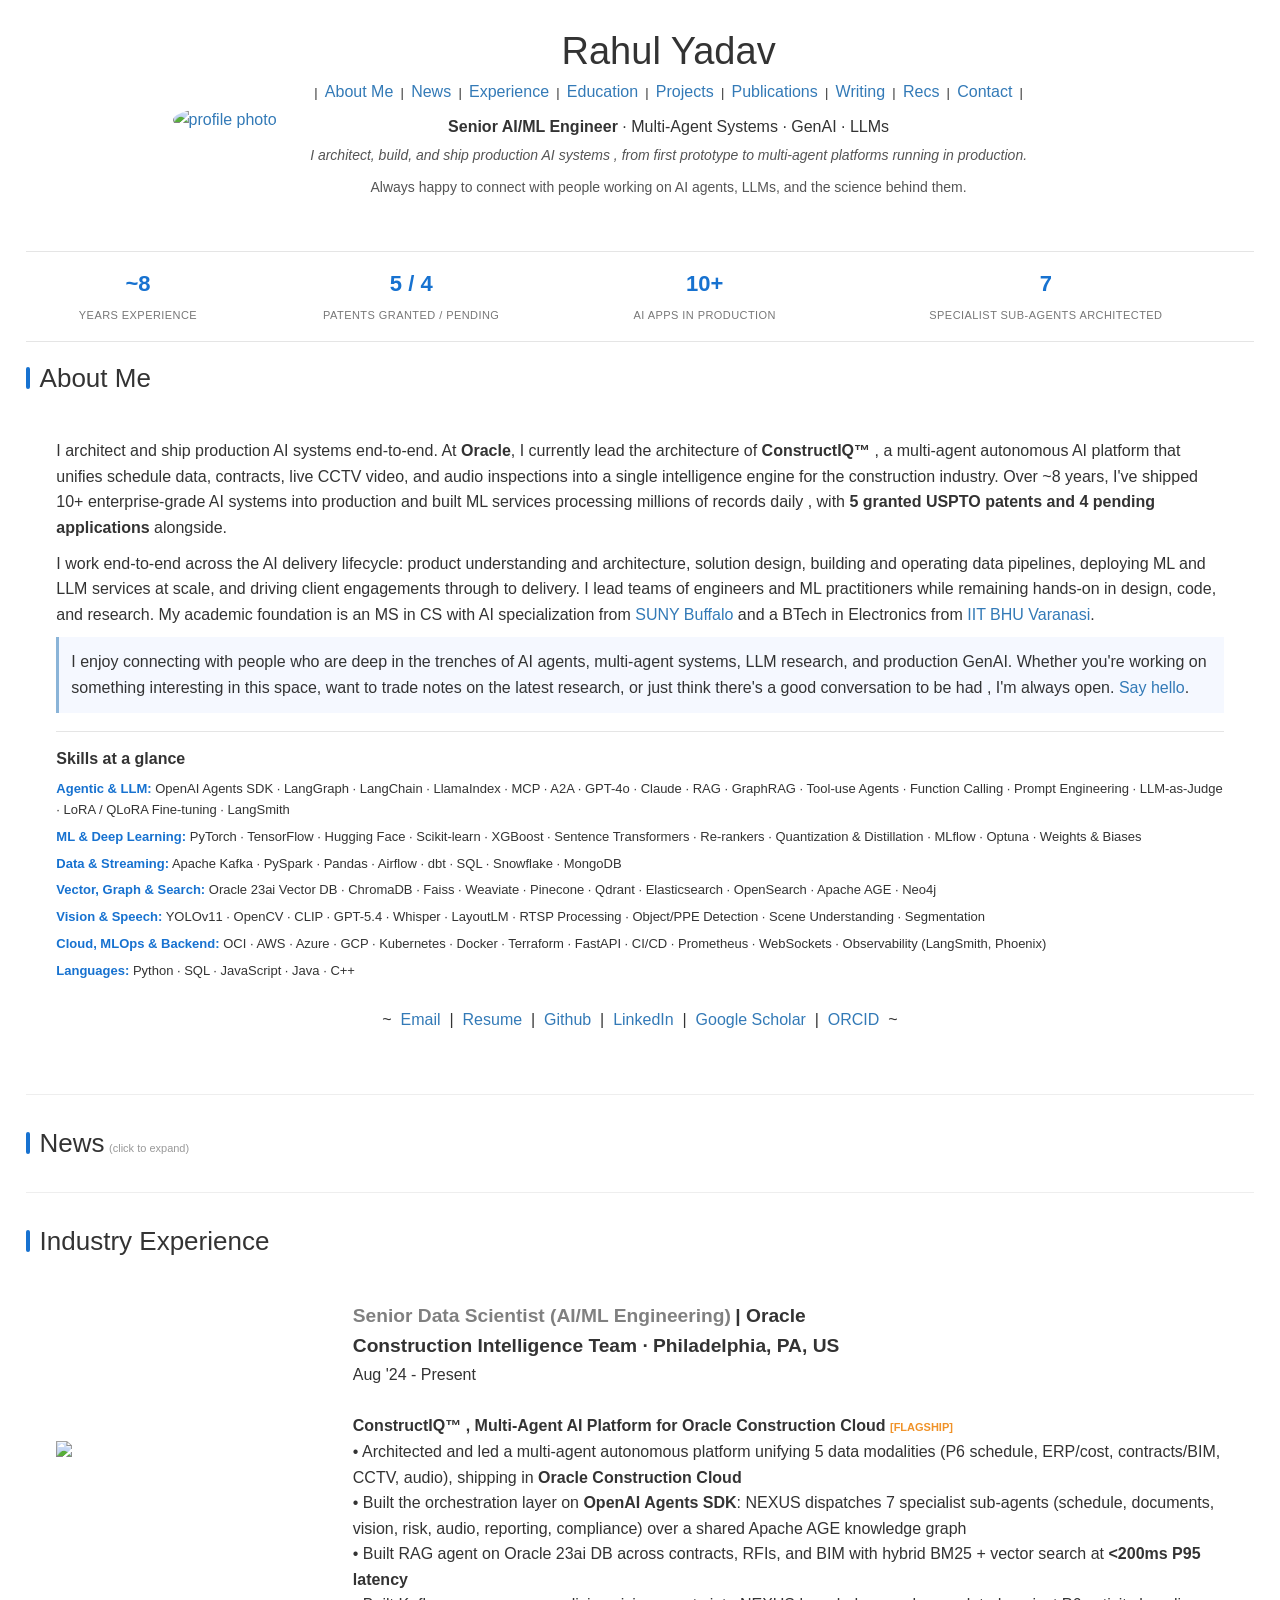
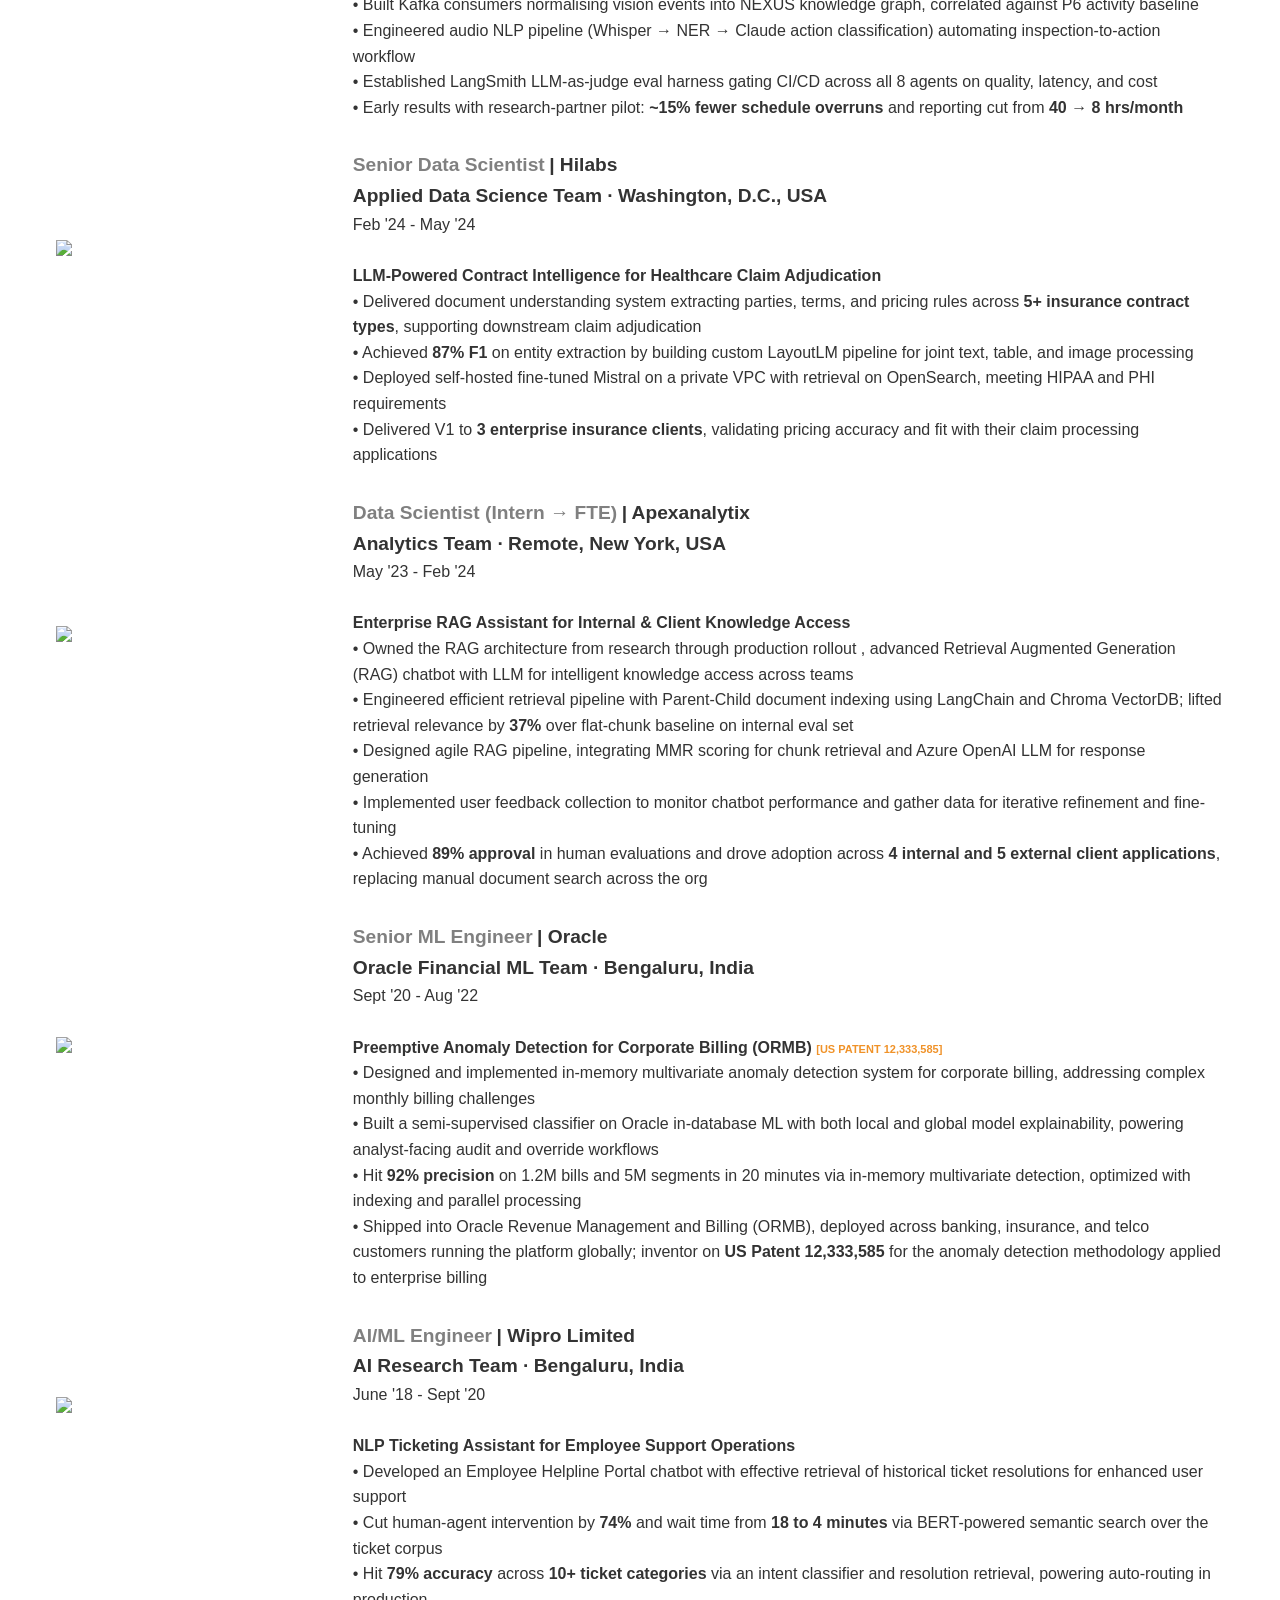
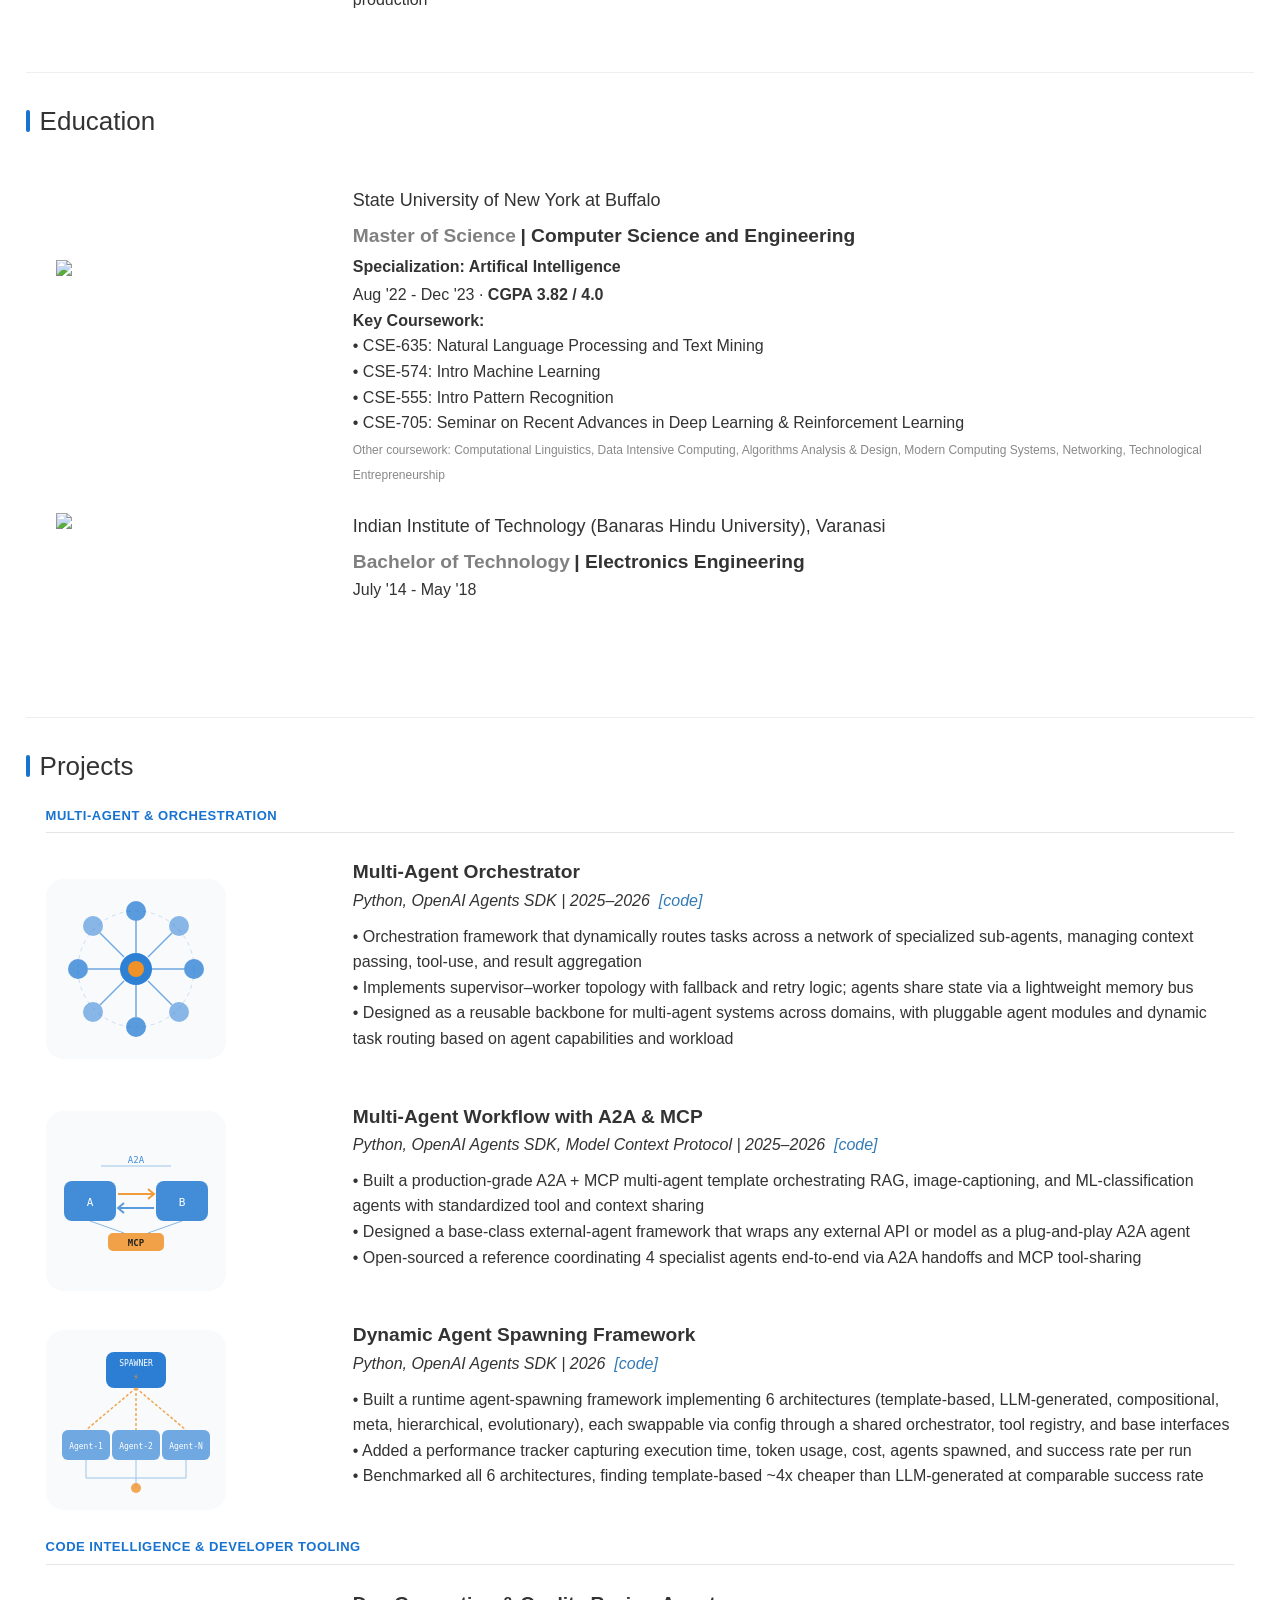
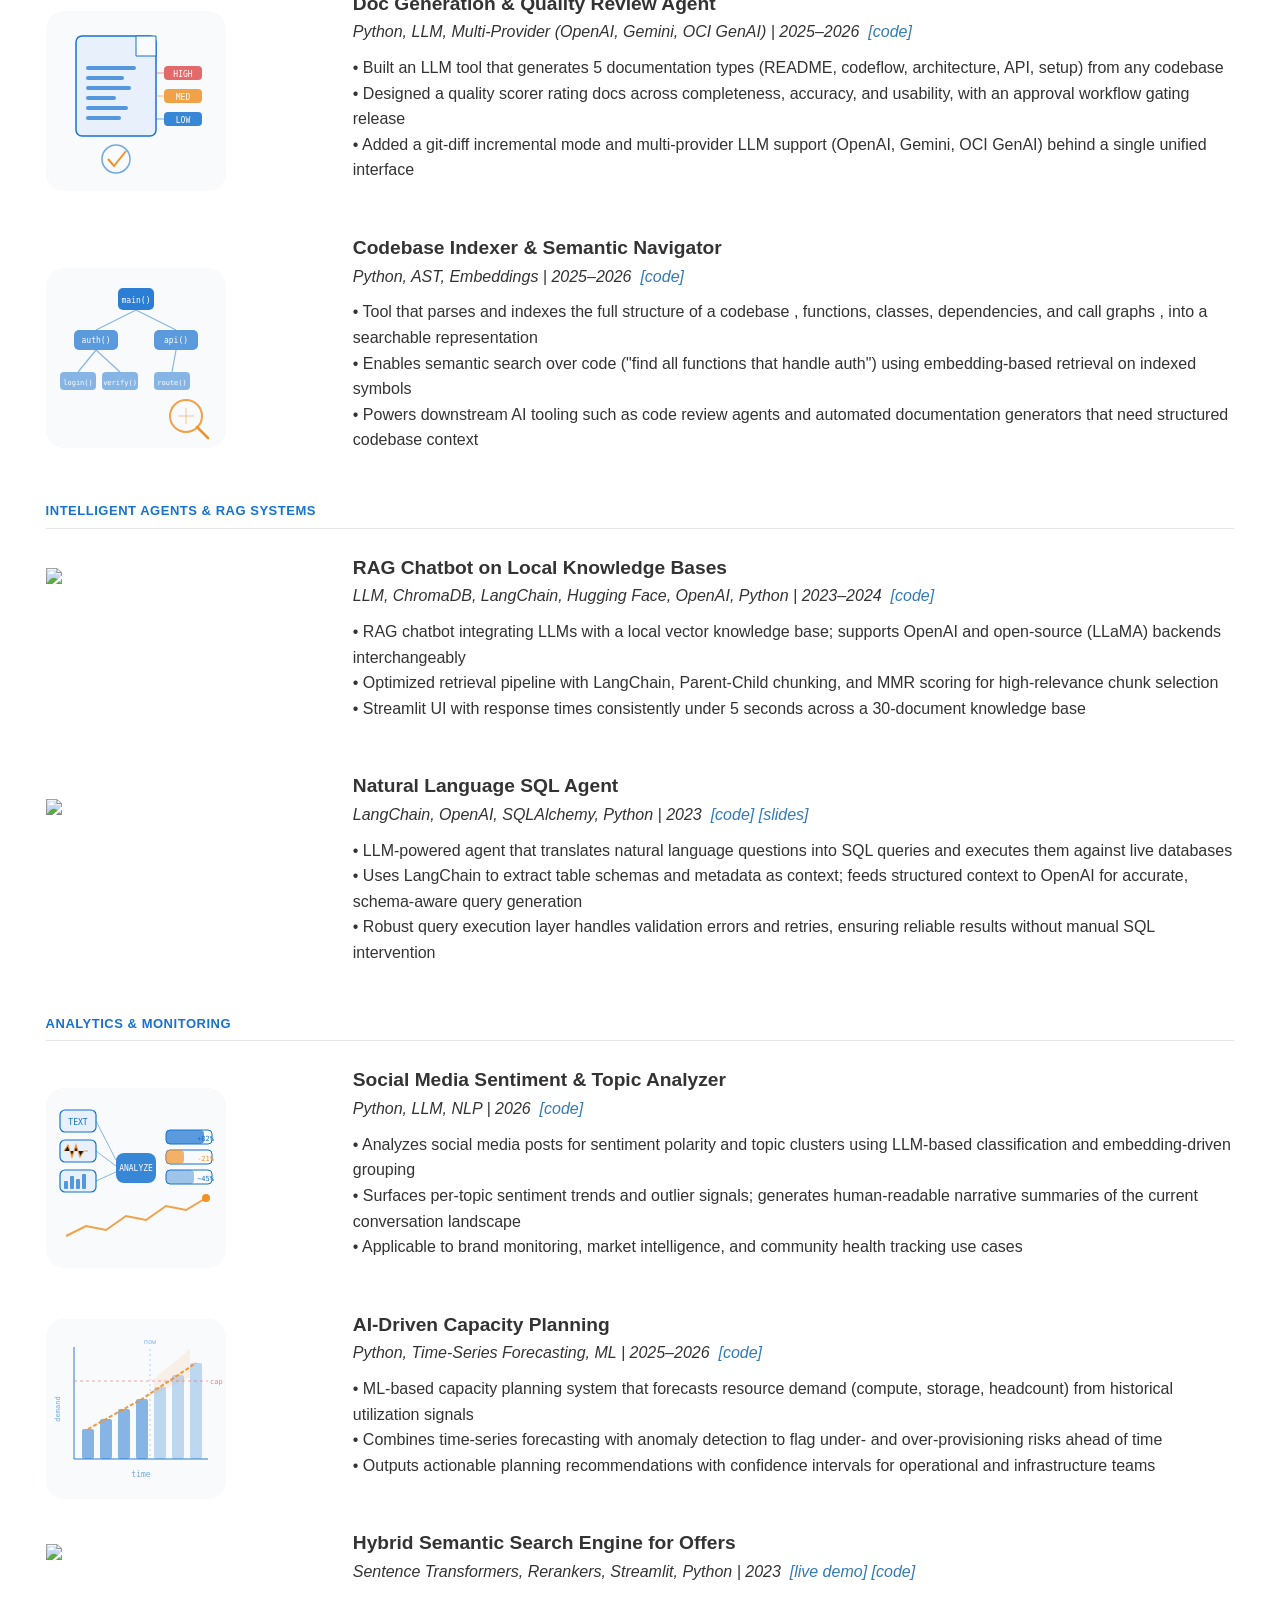
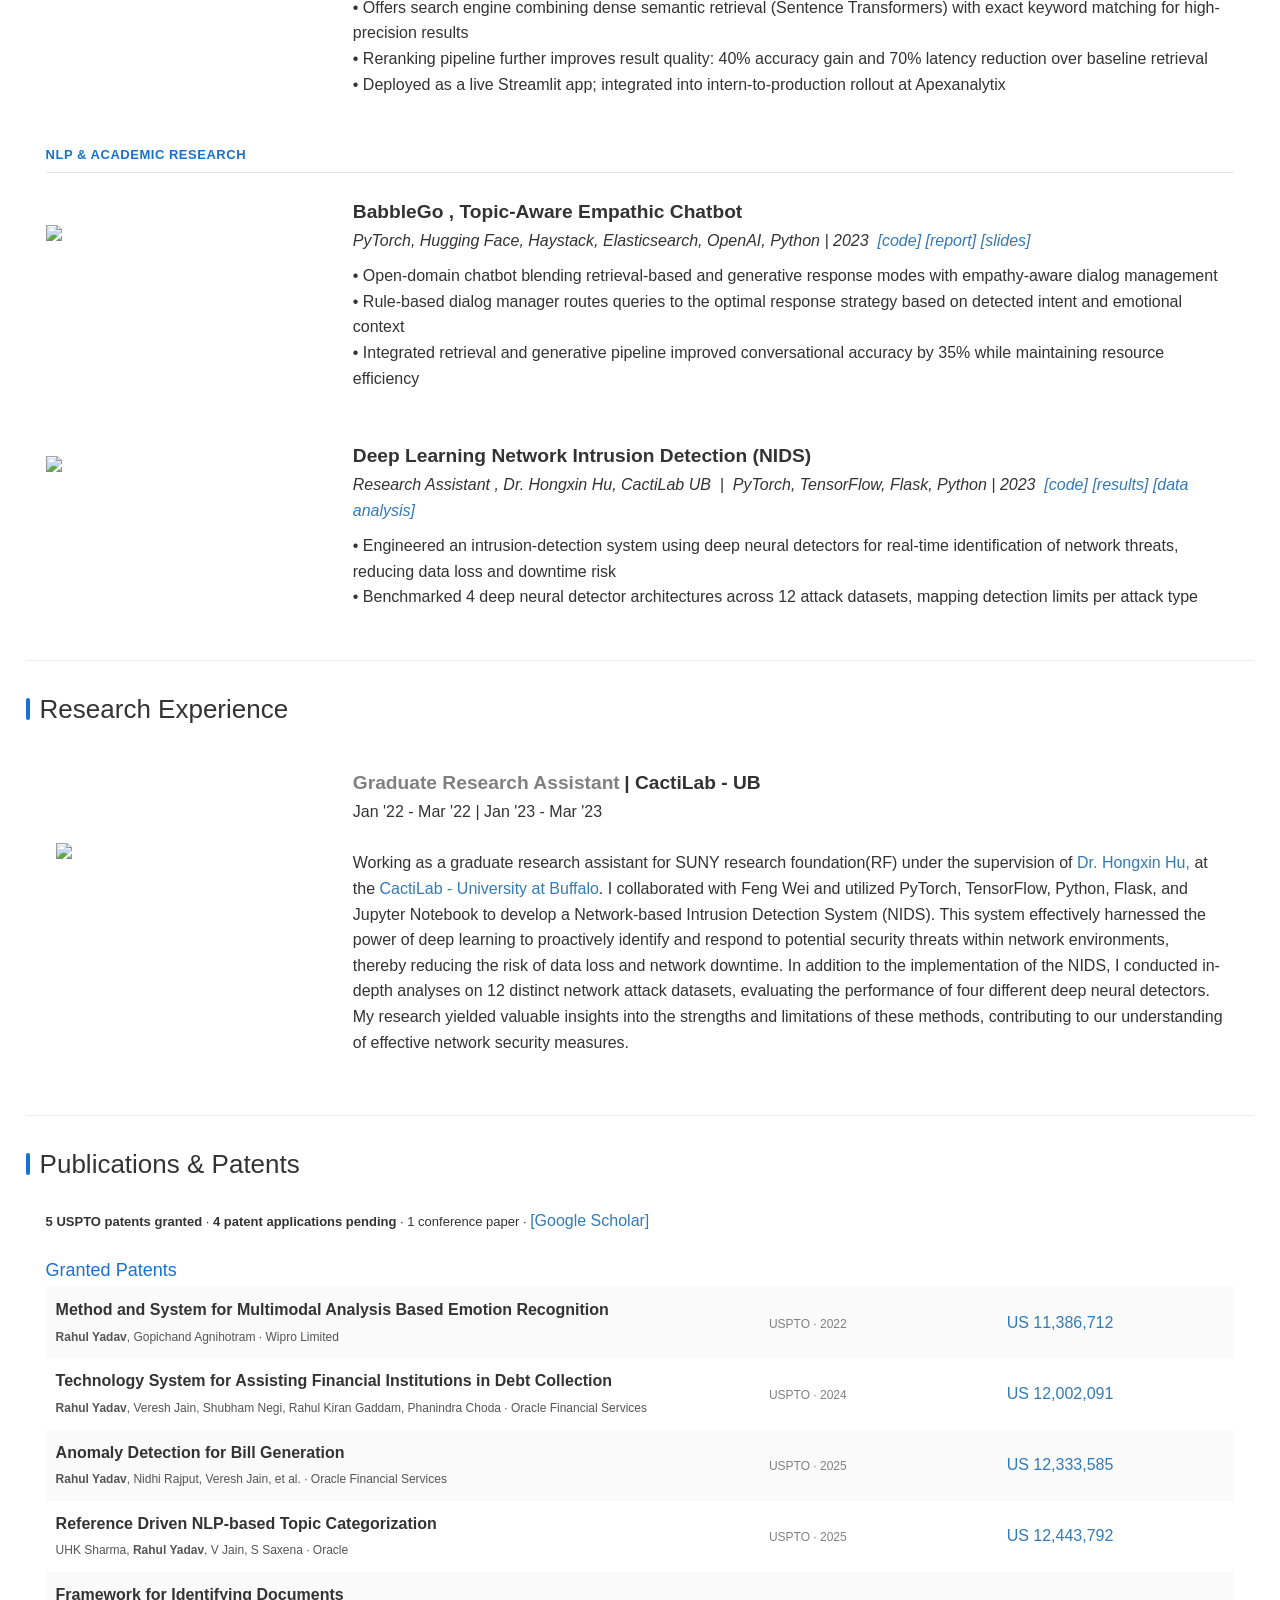
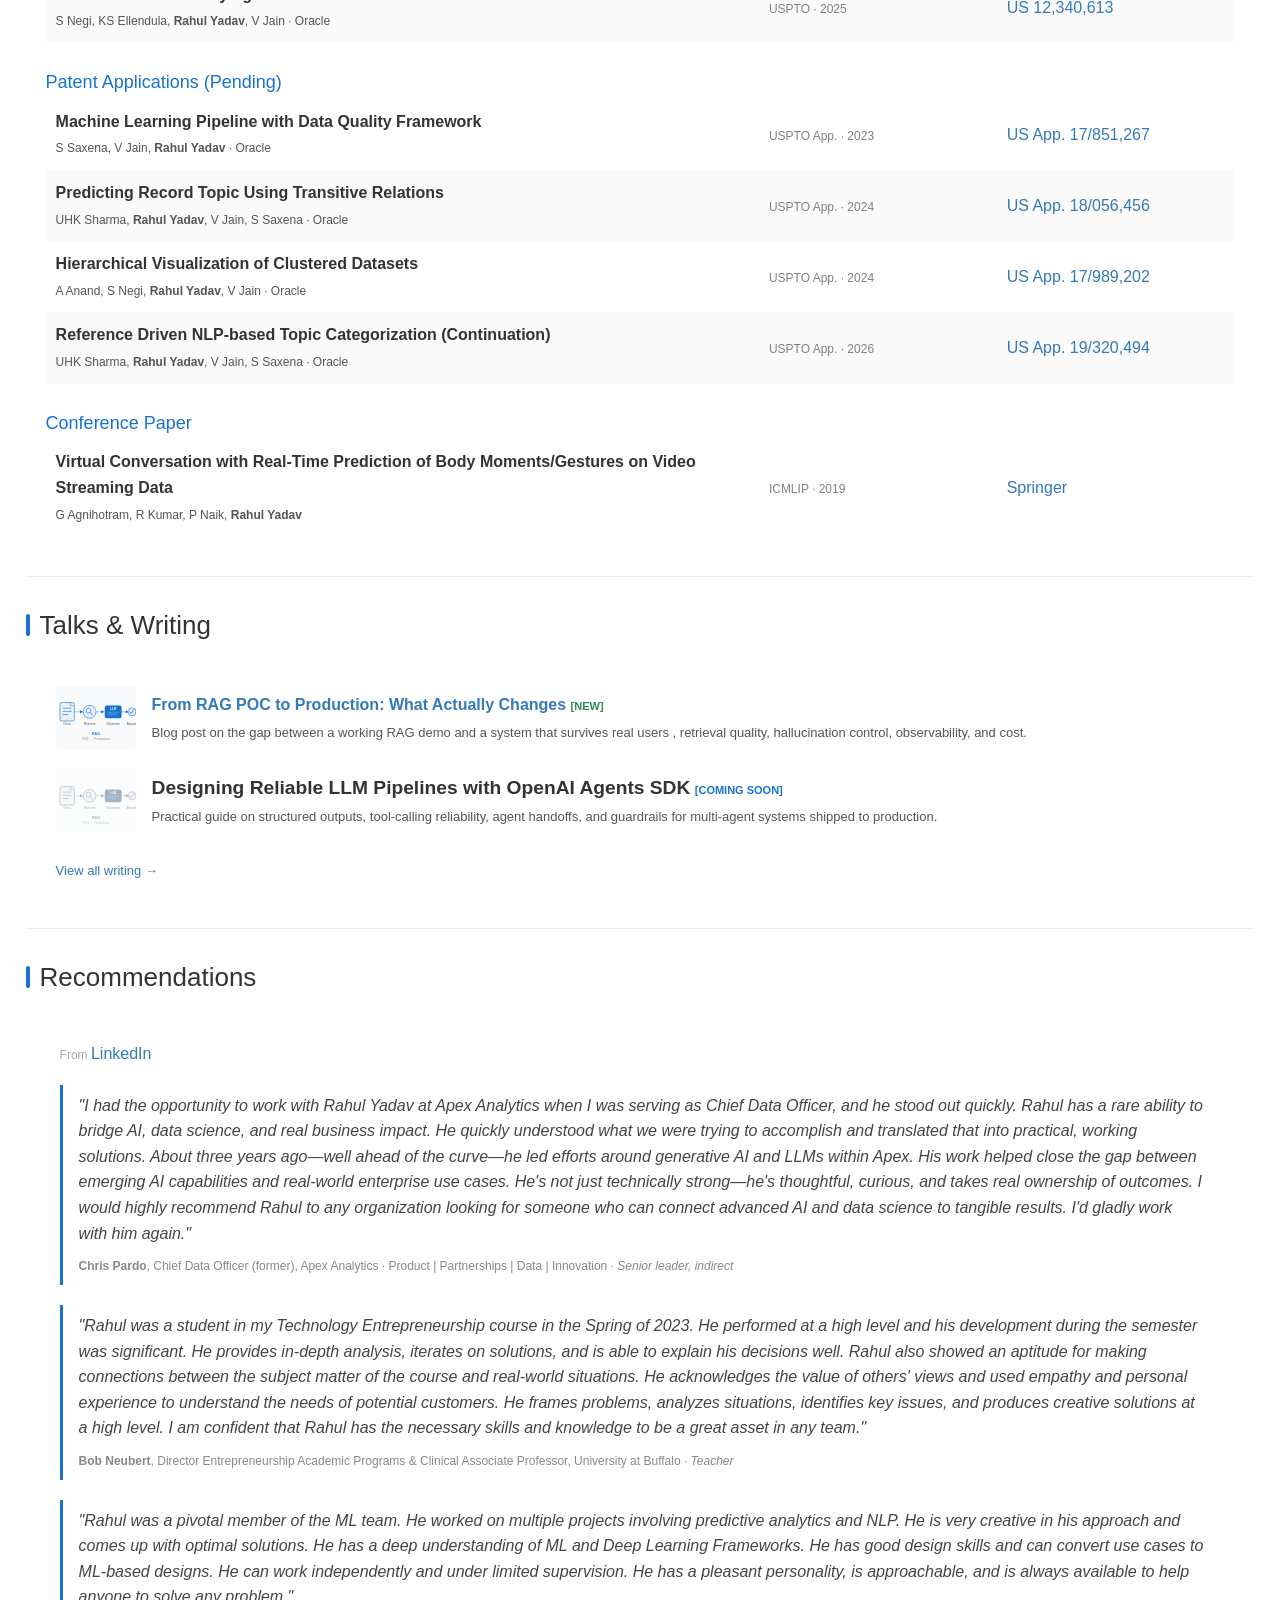
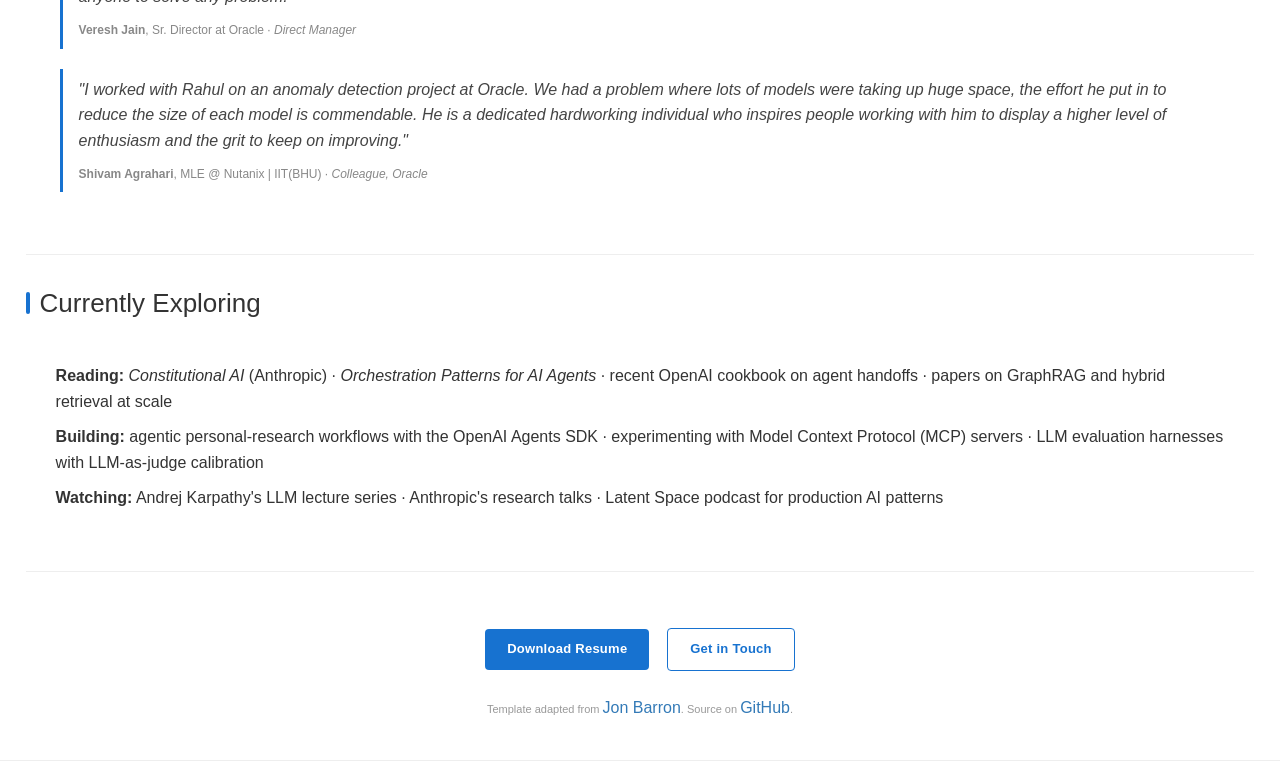
==== commit 028a8e3d: "updates in location" ====
--- a/index.html
+++ b/index.html
@@ -61,7 +61,7 @@
                                 &nbsp;|&nbsp;
                                 <a href="#recs" onclick=Expand("recs")>Recs</a>
                                 &nbsp;|&nbsp;
-                                <a href="mailto:rahulzyadav87@gmail.com">Contact</a>
+                                <a href="mailto:rahulyadw011@gmail.com">Contact</a>
                                 &nbsp;|
                                 </p>
                                 <p style="text-align:center; margin-bottom: 4px;">
@@ -114,7 +114,7 @@
 
                             <p>I work end-to-end across the AI delivery lifecycle: product understanding and architecture, solution design, building and operating data pipelines, deploying ML and LLM services at scale, and driving client engagements through to delivery. I lead teams of engineers and ML practitioners while remaining hands-on in design, code, and research. My academic foundation is an MS in CS with AI specialization from <a href="https://www.buffalo.edu/" target="_blank">SUNY Buffalo</a> and a BTech in Electronics from <a href="https://iitbhu.ac.in/" target="_blank">IIT BHU Varanasi</a>.</p>
 
-                            <p style="background-color: #f5f8ff; padding: 12px; border-left: 3px solid #8ab4d8;">I enjoy connecting with people who are deep in the trenches of AI agents, multi-agent systems, LLM research, and production GenAI. Whether you're working on something interesting in this space, want to trade notes on the latest research, or just think there's a good conversation to be had , I'm always open. <a href="mailto:rahulzyadav87@gmail.com">Say hello</a>.</p>
+                            <p style="background-color: #f5f8ff; padding: 12px; border-left: 3px solid #8ab4d8;">I enjoy connecting with people who are deep in the trenches of AI agents, multi-agent systems, LLM research, and production GenAI. Whether you're working on something interesting in this space, want to trade notes on the latest research, or just think there's a good conversation to be had , I'm always open. <a href="mailto:rahulyadw011@gmail.com">Say hello</a>.</p>
 
                             <!-- Skills at a glance -->
                             <div style="margin-top: 18px; padding-top: 14px; border-top: 1px solid #e5e5e5;">
@@ -130,11 +130,11 @@
                             <br>
                             <p style="text-align:center">
                                 &nbsp~&nbsp
-                                <a href="mailto:rahulzyadav87@gmail.com" target="_blank">Email</a> &nbsp|&nbsp
+                                <a href="mailto:rahulyadw011@gmail.com" target="_blank">Email</a> &nbsp|&nbsp
                                 <a href="data/Resume_Rahul_Yadav.pdf" target="_blank">Resume</a> &nbsp|&nbsp
                                 <a href="https://github.com/rahulyad011" target="_blank">Github</a> &nbsp|&nbsp
                                 <a href="https://www.linkedin.com/in/rahulyad011/" target="_blank">LinkedIn</a> &nbsp|&nbsp
-                                <a href="https://scholar.google.com/citations?user=i39Fd6IAAAAJ&hl=en" target="_blank">Google Scholar</a>
+                                <a href="https://scholar.google.com/citations?user=i39Fd6IAAAAJ&hl=en" target="_blank">Google Scholar</a> &nbsp|&nbsp
                                 <a href="https://orcid.org/0009-0003-4545-8920" target="_blank">ORCID</a>
                                 &nbsp~&nbsp
                             </p>
@@ -307,7 +307,7 @@
                             </div>
                         </td>
                         <td style="padding:10px;width:75%;vertical-align:top">
-                            <papertitle style="color:gray"><big>Senior Data Scientist (AI/ML Engineering)</big> </papertitle> <papertitle><big> | Oracle <br> Construction Intelligence Team &middot; Malvern, PA, US</big></papertitle>
+                            <papertitle style="color:gray"><big>Senior Data Scientist (AI/ML Engineering)</big> </papertitle> <papertitle><big> | Oracle <br> Construction Intelligence Team &middot; Philadelphia, PA, US</big></papertitle>
                             <br>
                             Aug '24 - Present
                             <br>
@@ -1162,7 +1162,7 @@
                 <td style="text-align: center; padding: 16px;">
                     <a href="data/Resume_Rahul_Yadav.pdf" target="_blank" style="display: inline-block; padding: 10px 22px; background: #1772d0; color: #fff; border-radius: 4px; font-weight: 600; font-size: 13px; text-decoration: none; letter-spacing: 0.02em;">Download Resume</a>
                     &nbsp;&nbsp;
-                    <a href="mailto:rahulzyadav87@gmail.com" style="display: inline-block; padding: 10px 22px; background: transparent; color: #1772d0; border: 1px solid #1772d0; border-radius: 4px; font-weight: 600; font-size: 13px; text-decoration: none; letter-spacing: 0.02em;">Get in Touch</a>
+                    <a href="mailto:rahulyadw011@gmail.com" style="display: inline-block; padding: 10px 22px; background: transparent; color: #1772d0; border: 1px solid #1772d0; border-radius: 4px; font-weight: 600; font-size: 13px; text-decoration: none; letter-spacing: 0.02em;">Get in Touch</a>
                 </td>
             </tr>
             <tr>
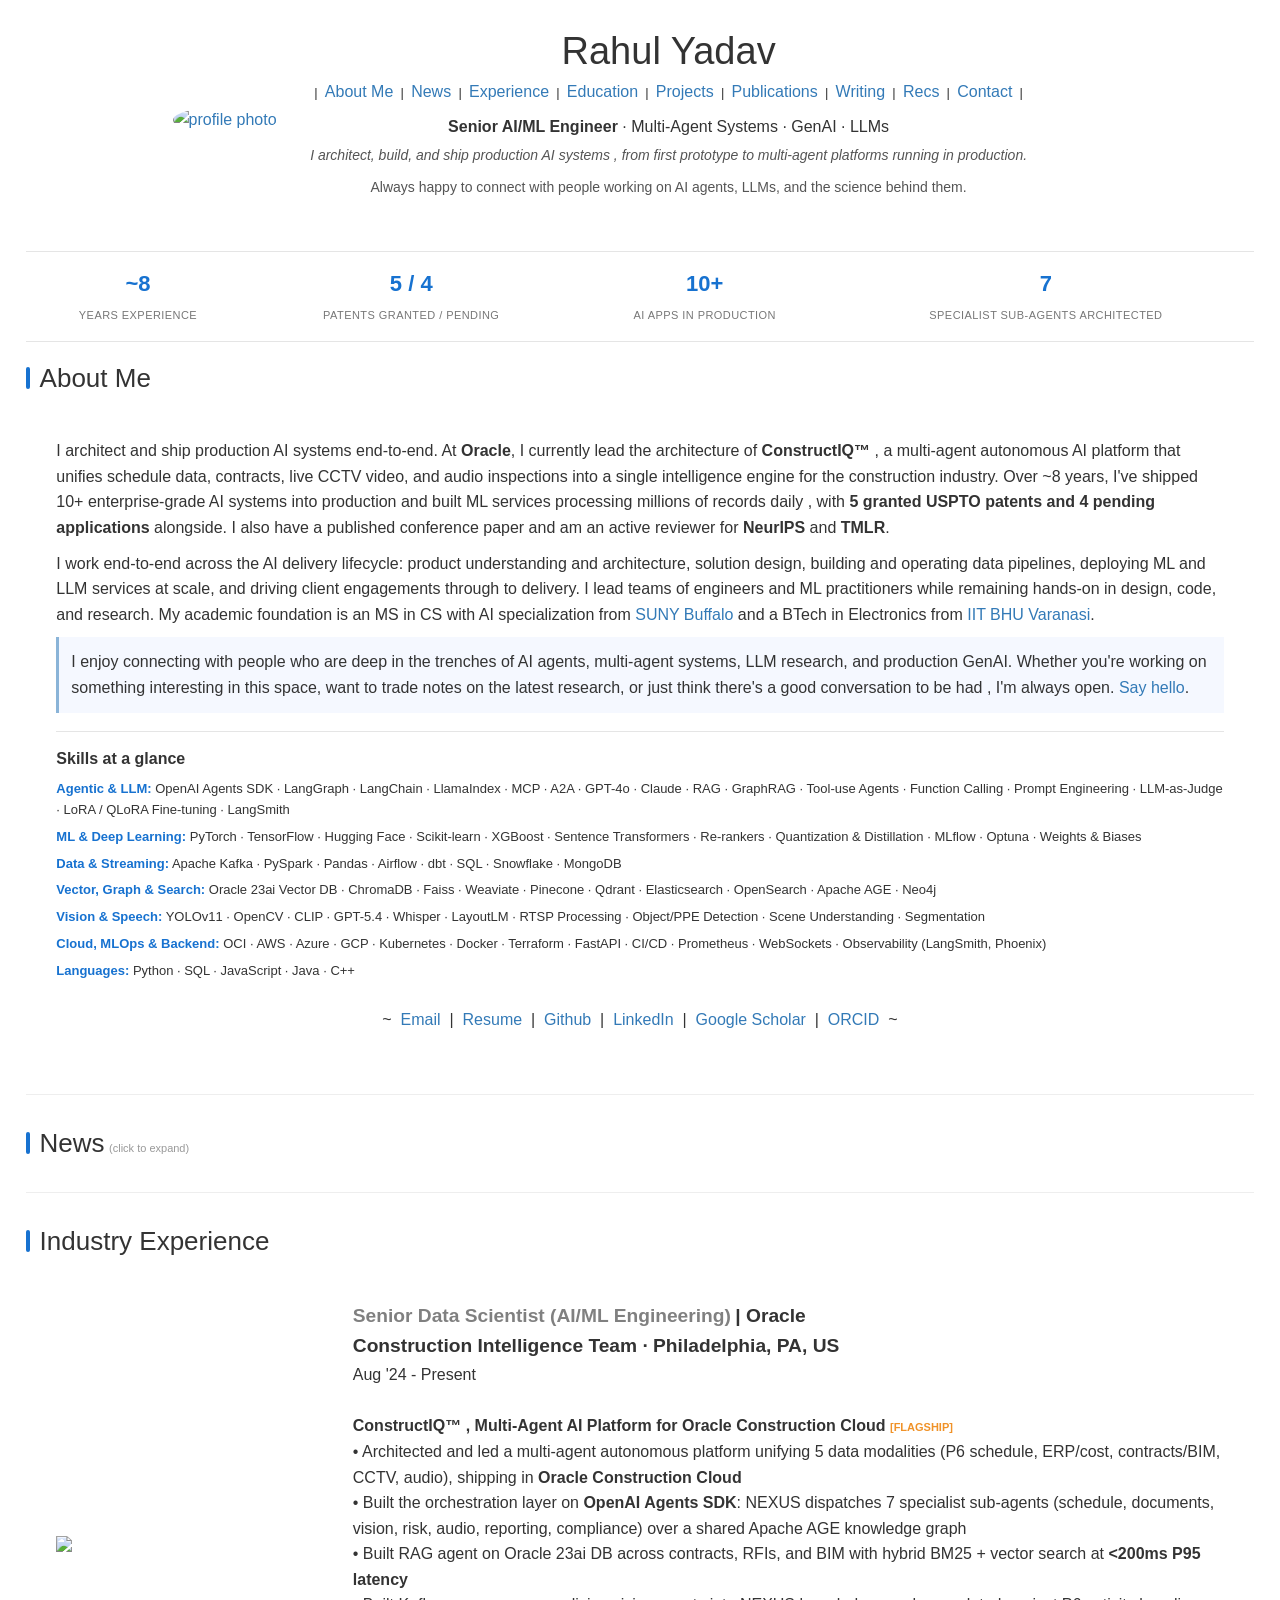
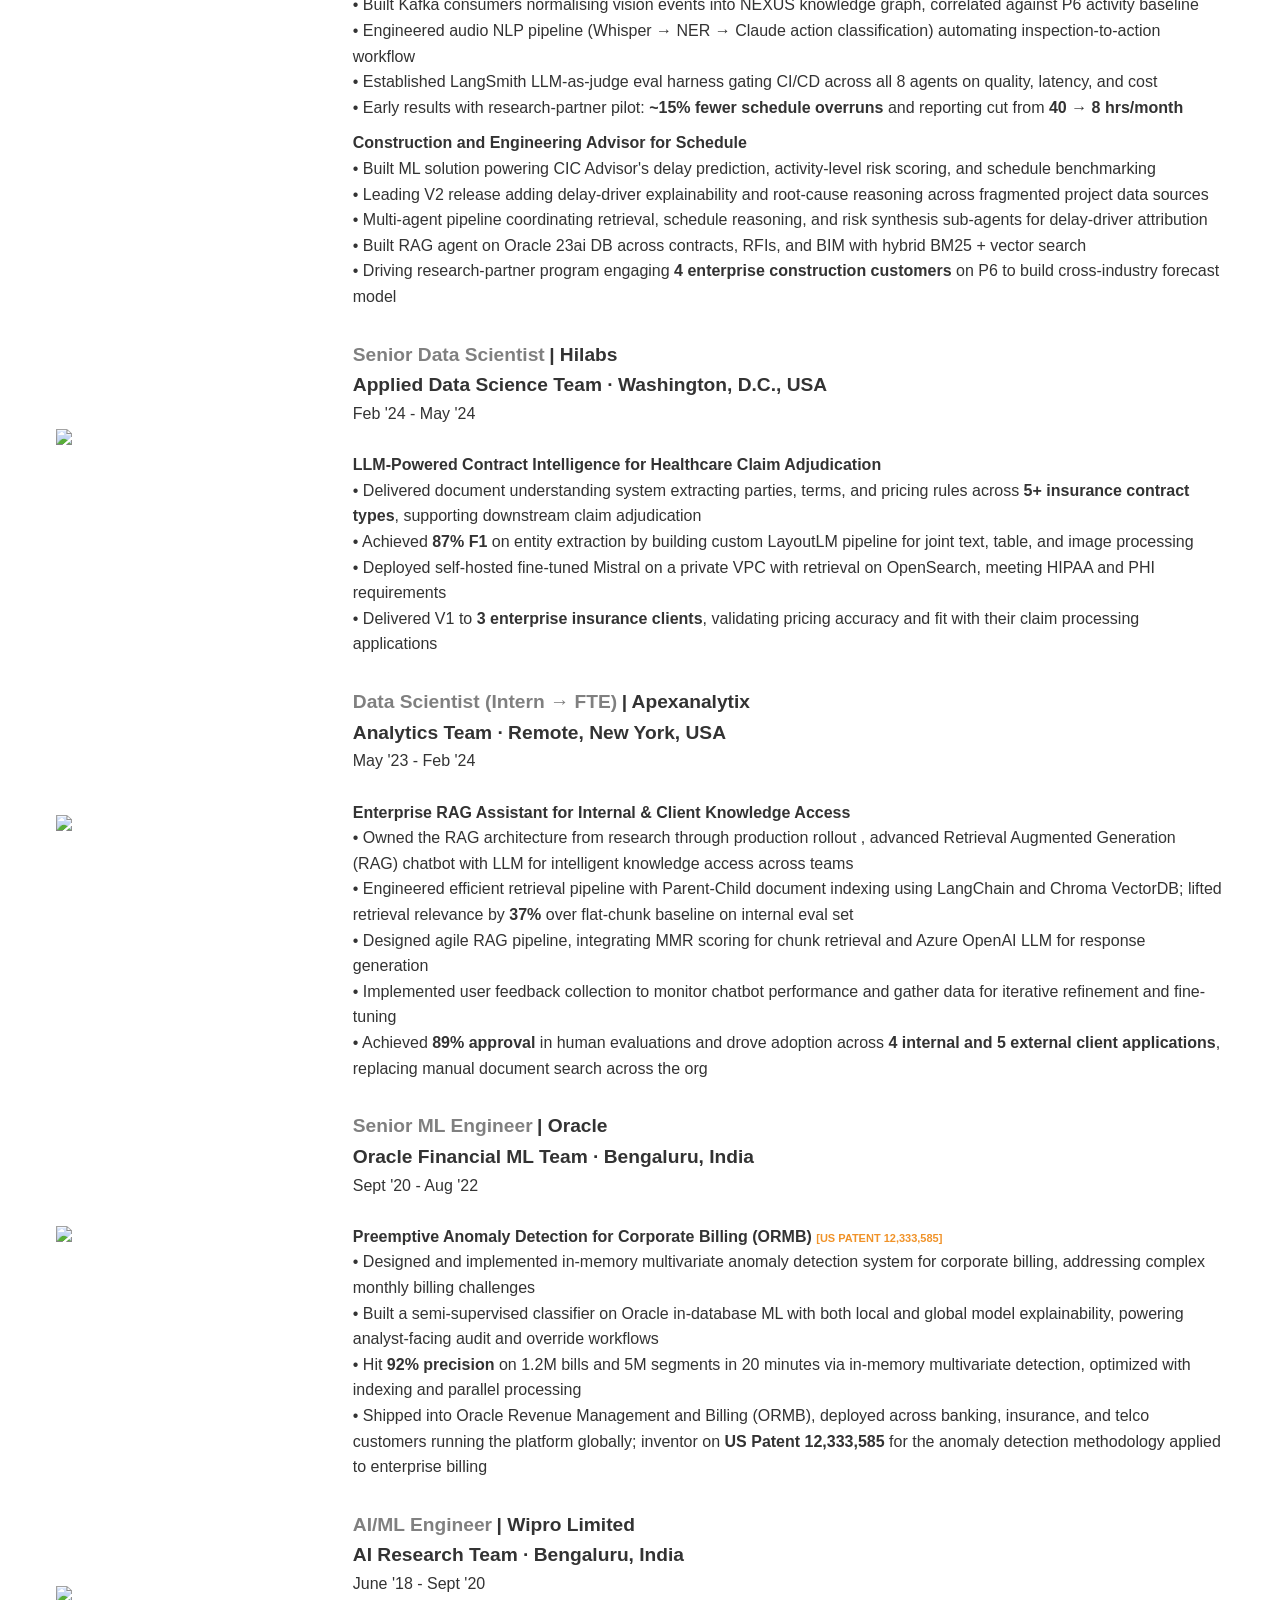
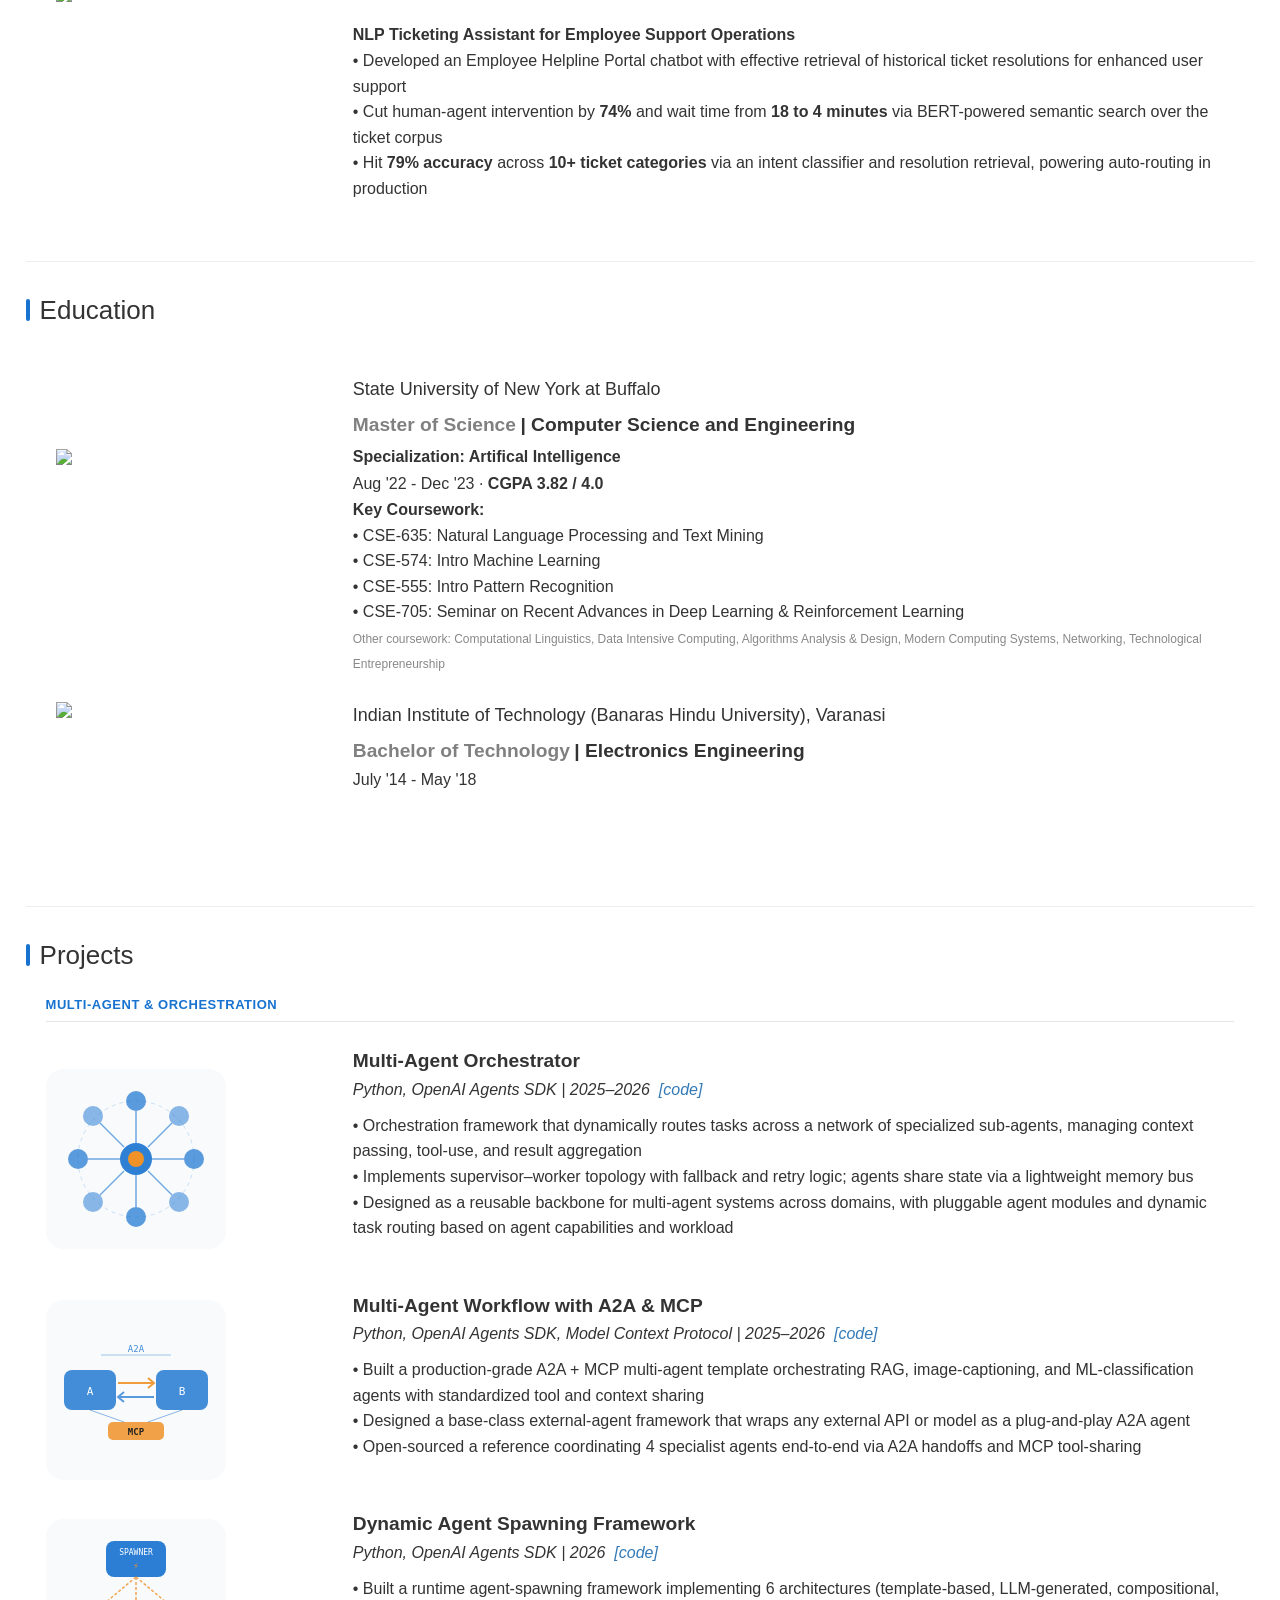
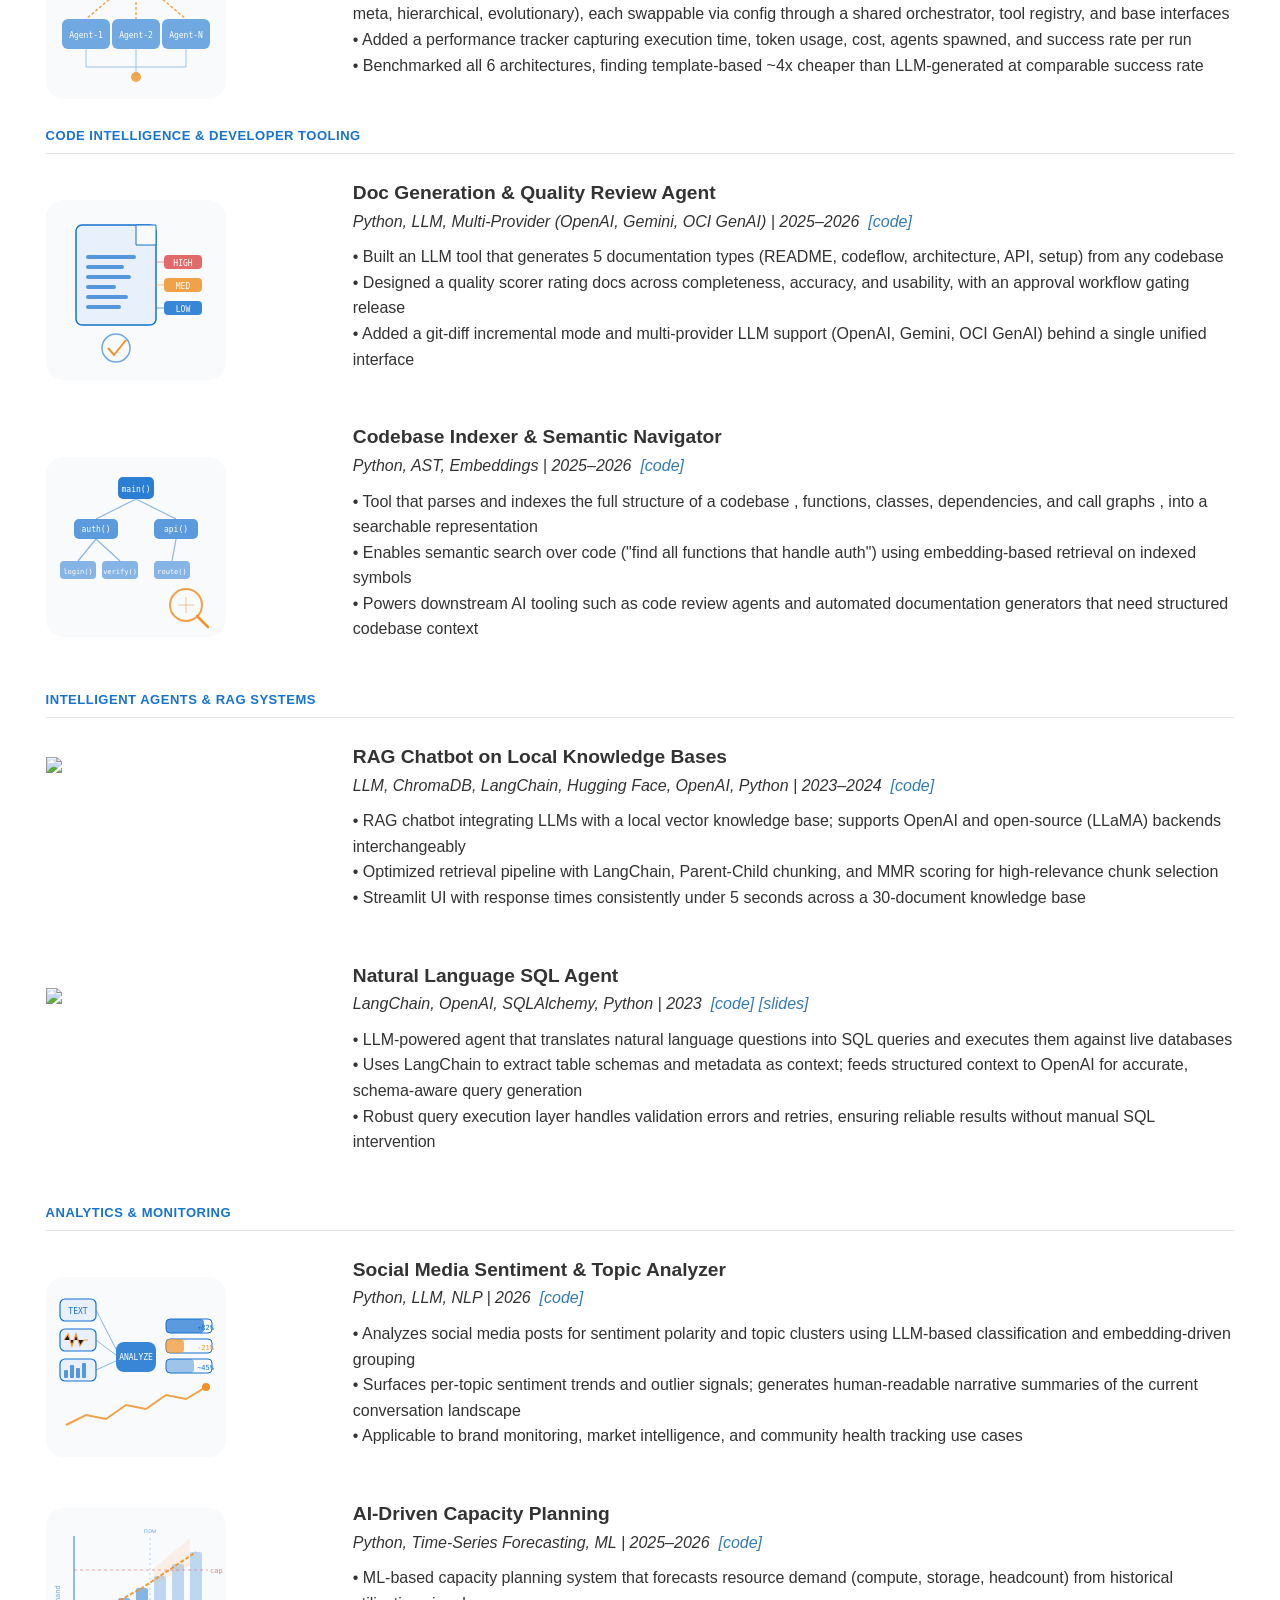
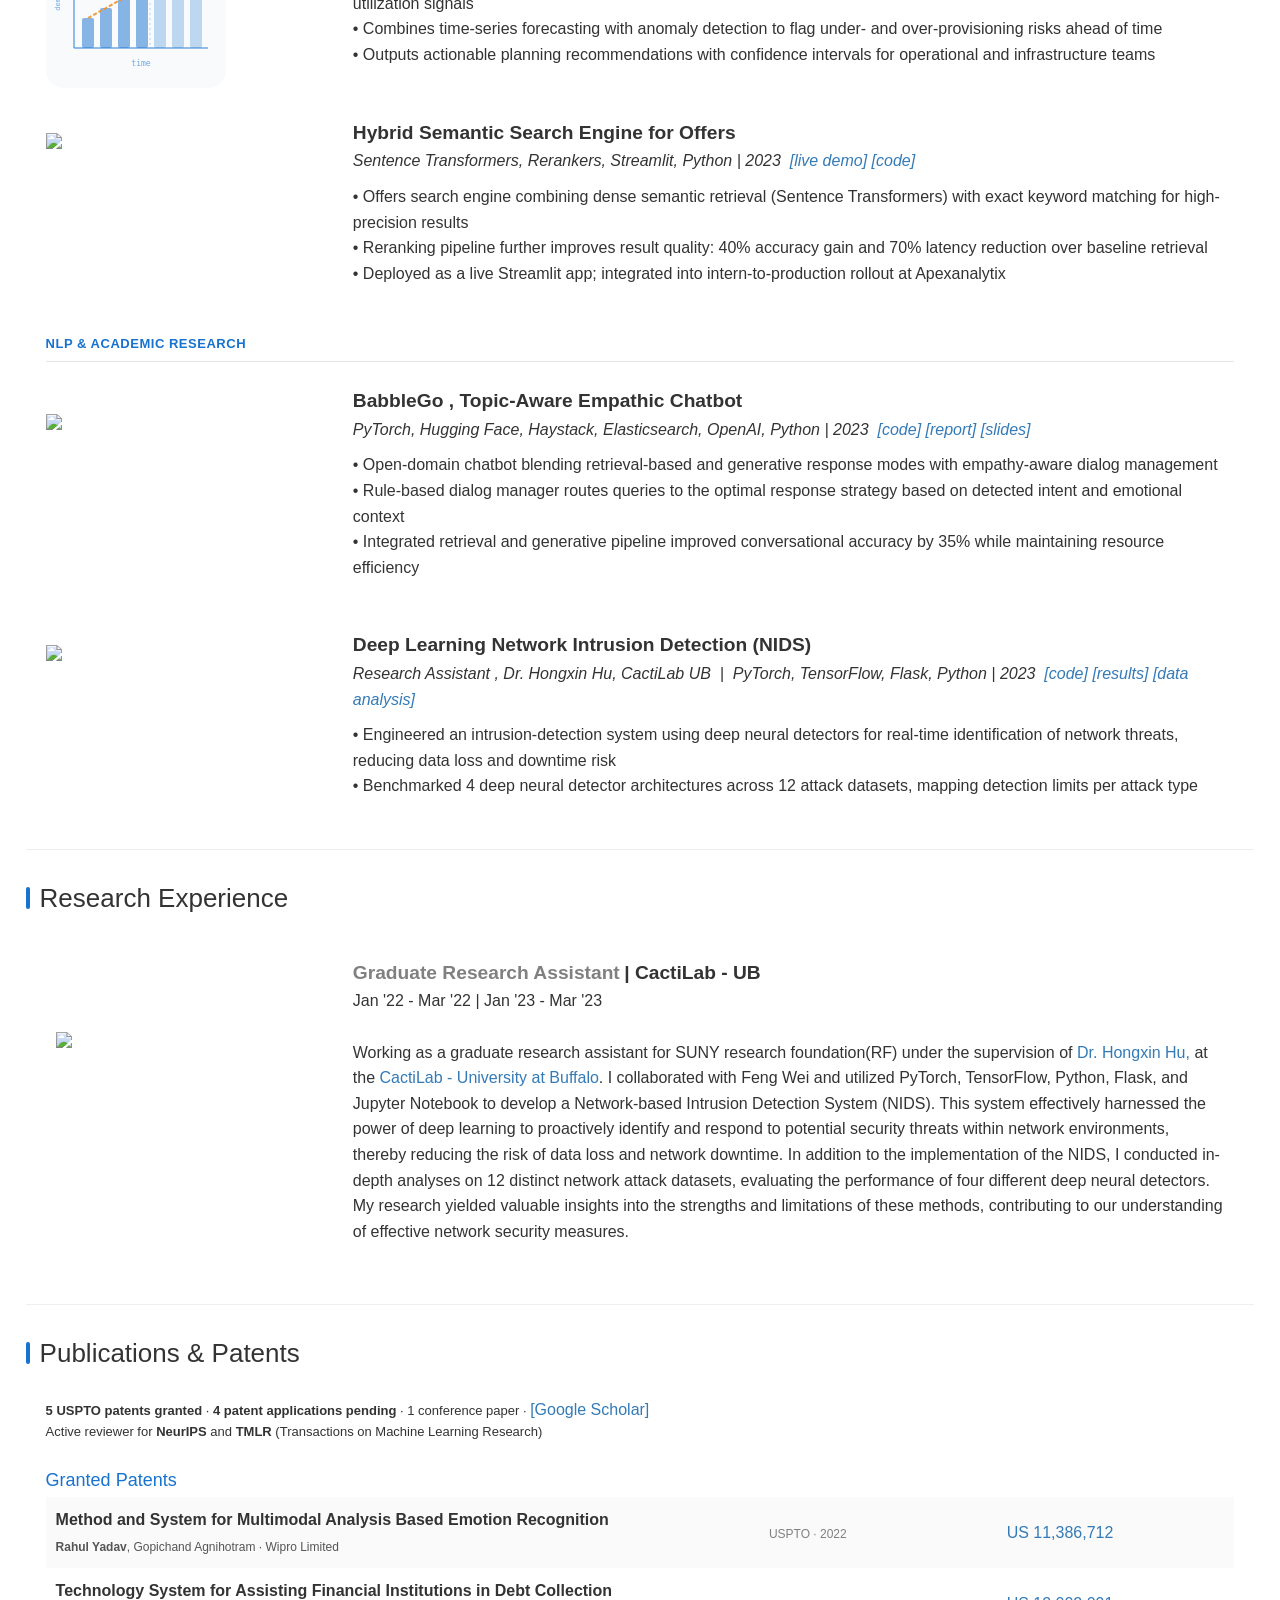
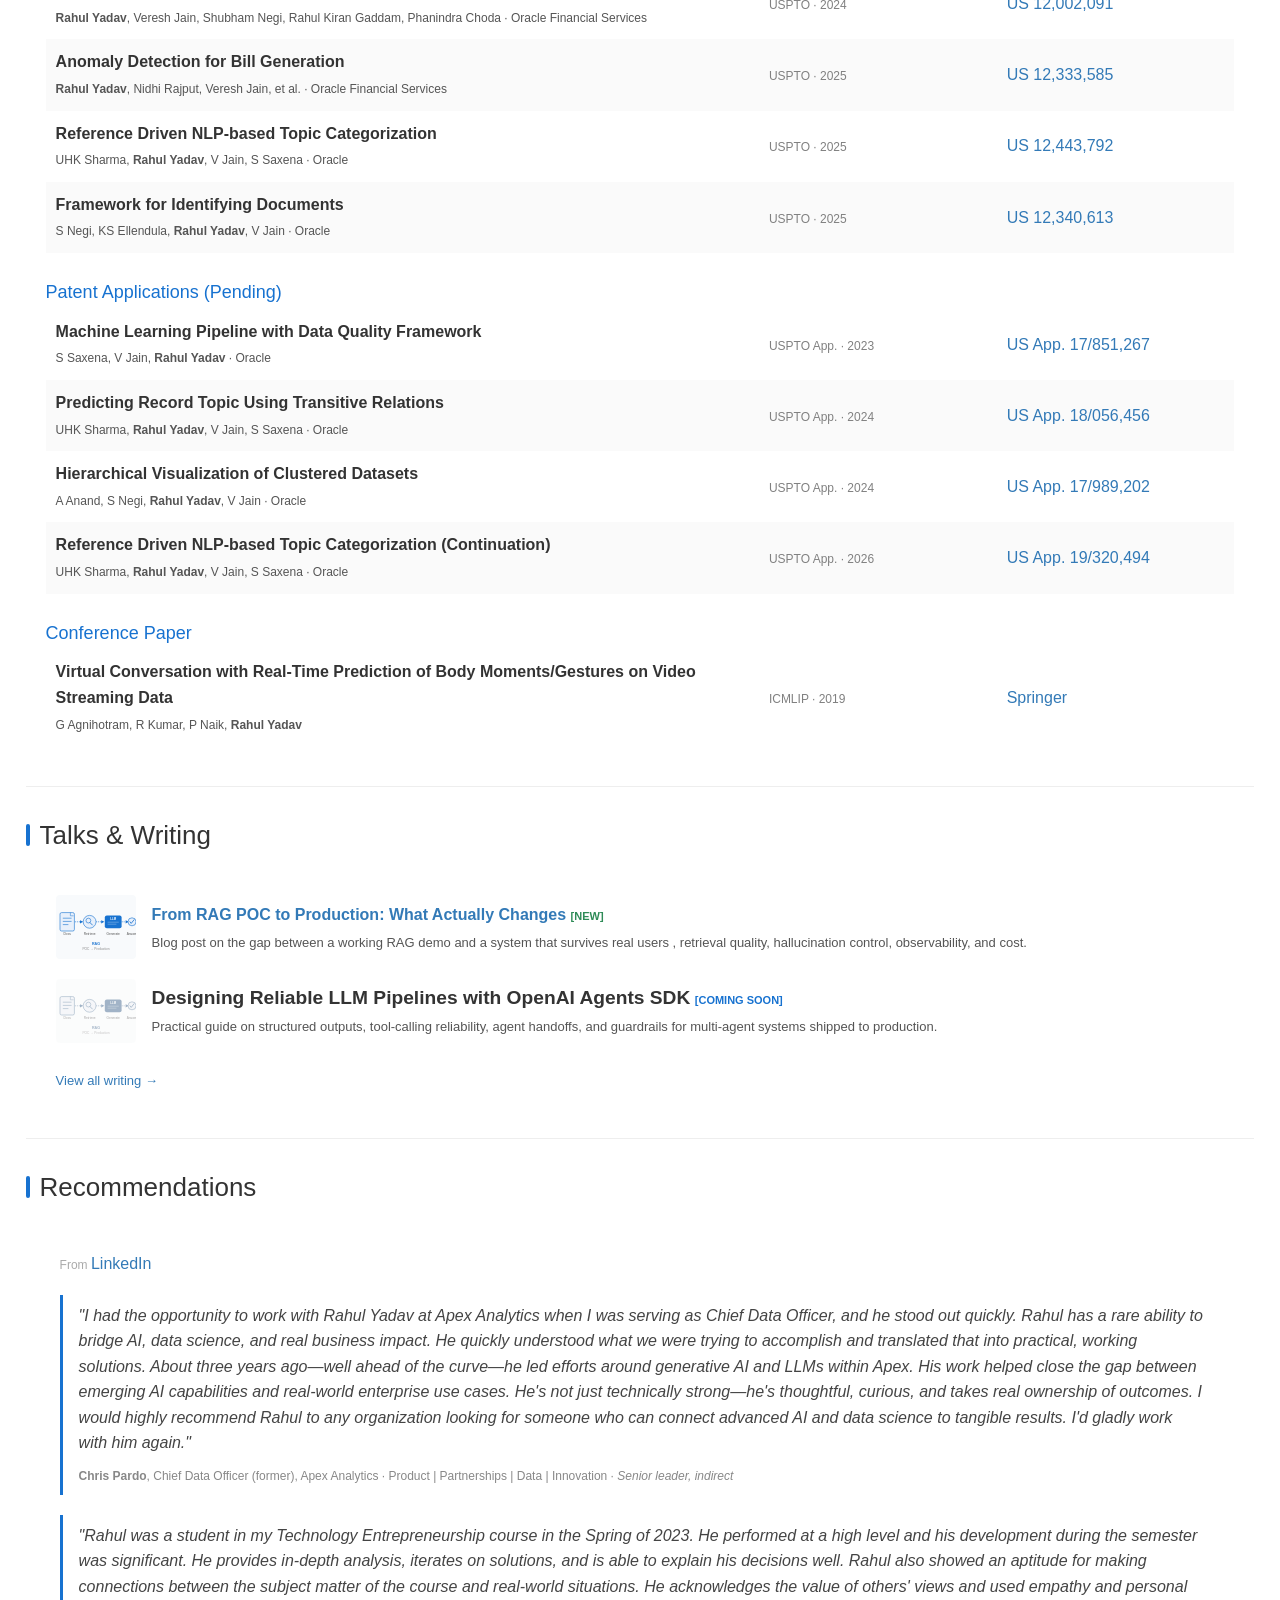
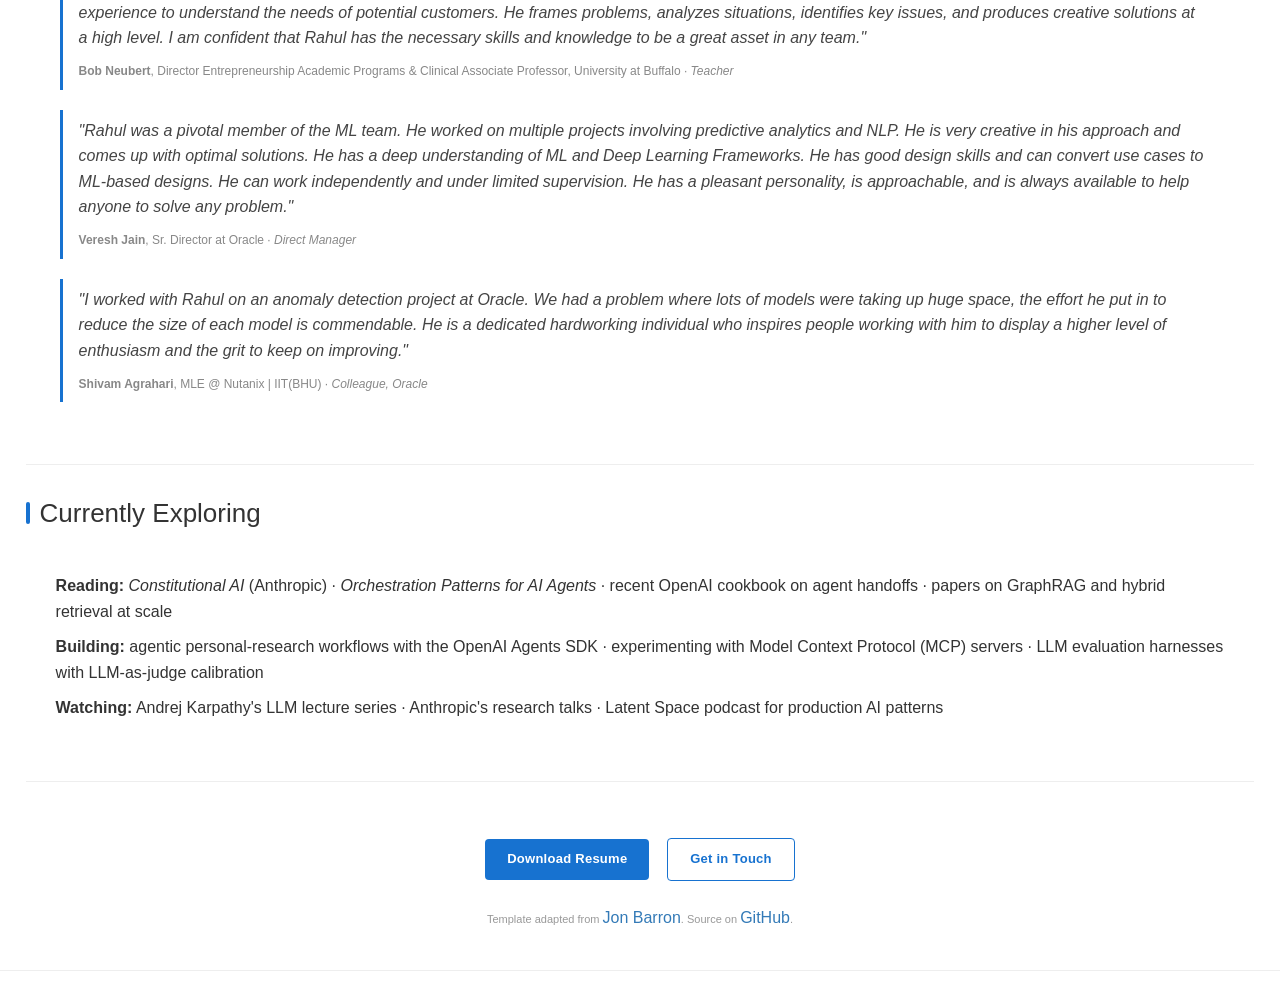
==== commit 28b7a173: "adding reviewer part which was missinga and the schedule product" ====
--- a/index.html
+++ b/index.html
@@ -110,7 +110,7 @@
                     <tr style="padding:0px">
                         <td style="padding:2.5%;width:63%;vertical-align:middle">
 
-                            <p>I architect and ship production AI systems end-to-end. At <strong>Oracle</strong>, I currently lead the architecture of <strong>ConstructIQ&trade;</strong> , a multi-agent autonomous AI platform that unifies schedule data, contracts, live CCTV video, and audio inspections into a single intelligence engine for the construction industry. Over ~8 years, I've shipped 10+ enterprise-grade AI systems into production and built ML services processing millions of records daily , with <strong>5 granted USPTO patents and 4 pending applications</strong> alongside.</p>
+                            <p>I architect and ship production AI systems end-to-end. At <strong>Oracle</strong>, I currently lead the architecture of <strong>ConstructIQ&trade;</strong> , a multi-agent autonomous AI platform that unifies schedule data, contracts, live CCTV video, and audio inspections into a single intelligence engine for the construction industry. Over ~8 years, I've shipped 10+ enterprise-grade AI systems into production and built ML services processing millions of records daily , with <strong>5 granted USPTO patents and 4 pending applications</strong> alongside. I also have a published conference paper and am an active reviewer for <strong>NeurIPS</strong> and <strong>TMLR</strong>.</p>
 
                             <p>I work end-to-end across the AI delivery lifecycle: product understanding and architecture, solution design, building and operating data pipelines, deploying ML and LLM services at scale, and driving client engagements through to delivery. I lead teams of engineers and ML practitioners while remaining hands-on in design, code, and research. My academic foundation is an MS in CS with AI specialization from <a href="https://www.buffalo.edu/" target="_blank">SUNY Buffalo</a> and a BTech in Electronics from <a href="https://iitbhu.ac.in/" target="_blank">IIT BHU Varanasi</a>.</p>
 
@@ -335,6 +335,24 @@
                                 <br>
                                 <span>&#8226;</span>
                                 Early results with research-partner pilot: <b>~15% fewer schedule overruns</b> and reporting cut from <b>40 &rarr; 8 hrs/month</b>
+                            </p>
+                            <p>
+                                <b>Construction and Engineering Advisor for Schedule</b>
+                                <br>
+                                <span>&#8226;</span>
+                                Built ML solution powering CIC Advisor's delay prediction, activity-level risk scoring, and schedule benchmarking
+                                <br>
+                                <span>&#8226;</span>
+                                Leading V2 release adding delay-driver explainability and root-cause reasoning across fragmented project data sources
+                                <br>
+                                <span>&#8226;</span>
+                                Multi-agent pipeline coordinating retrieval, schedule reasoning, and risk synthesis sub-agents for delay-driver attribution
+                                <br>
+                                <span>&#8226;</span>
+                                Built RAG agent on Oracle 23ai DB across contracts, RFIs, and BIM with hybrid BM25 + vector search
+                                <br>
+                                <span>&#8226;</span>
+                                Driving research-partner program engaging <b>4 enterprise construction customers</b> on P6 to build cross-industry forecast model
                             </p>
                         </td>
                     </tr>
@@ -892,6 +910,8 @@
             <p style="padding: 14px 20px 0; font-size: 13px;">
                 <b>5 USPTO patents granted</b> &middot; <b>4 patent applications pending</b> &middot; 1 conference paper &middot;
                 <a href="https://scholar.google.com/citations?user=i39Fd6IAAAAJ&hl=en" target="_blank">[Google Scholar]</a>
+                <br>
+                Active reviewer for <b>NeurIPS</b> and <b>TMLR</b> (Transactions on Machine Learning Research)
             </p>
 
             <!-- Granted Patents -->
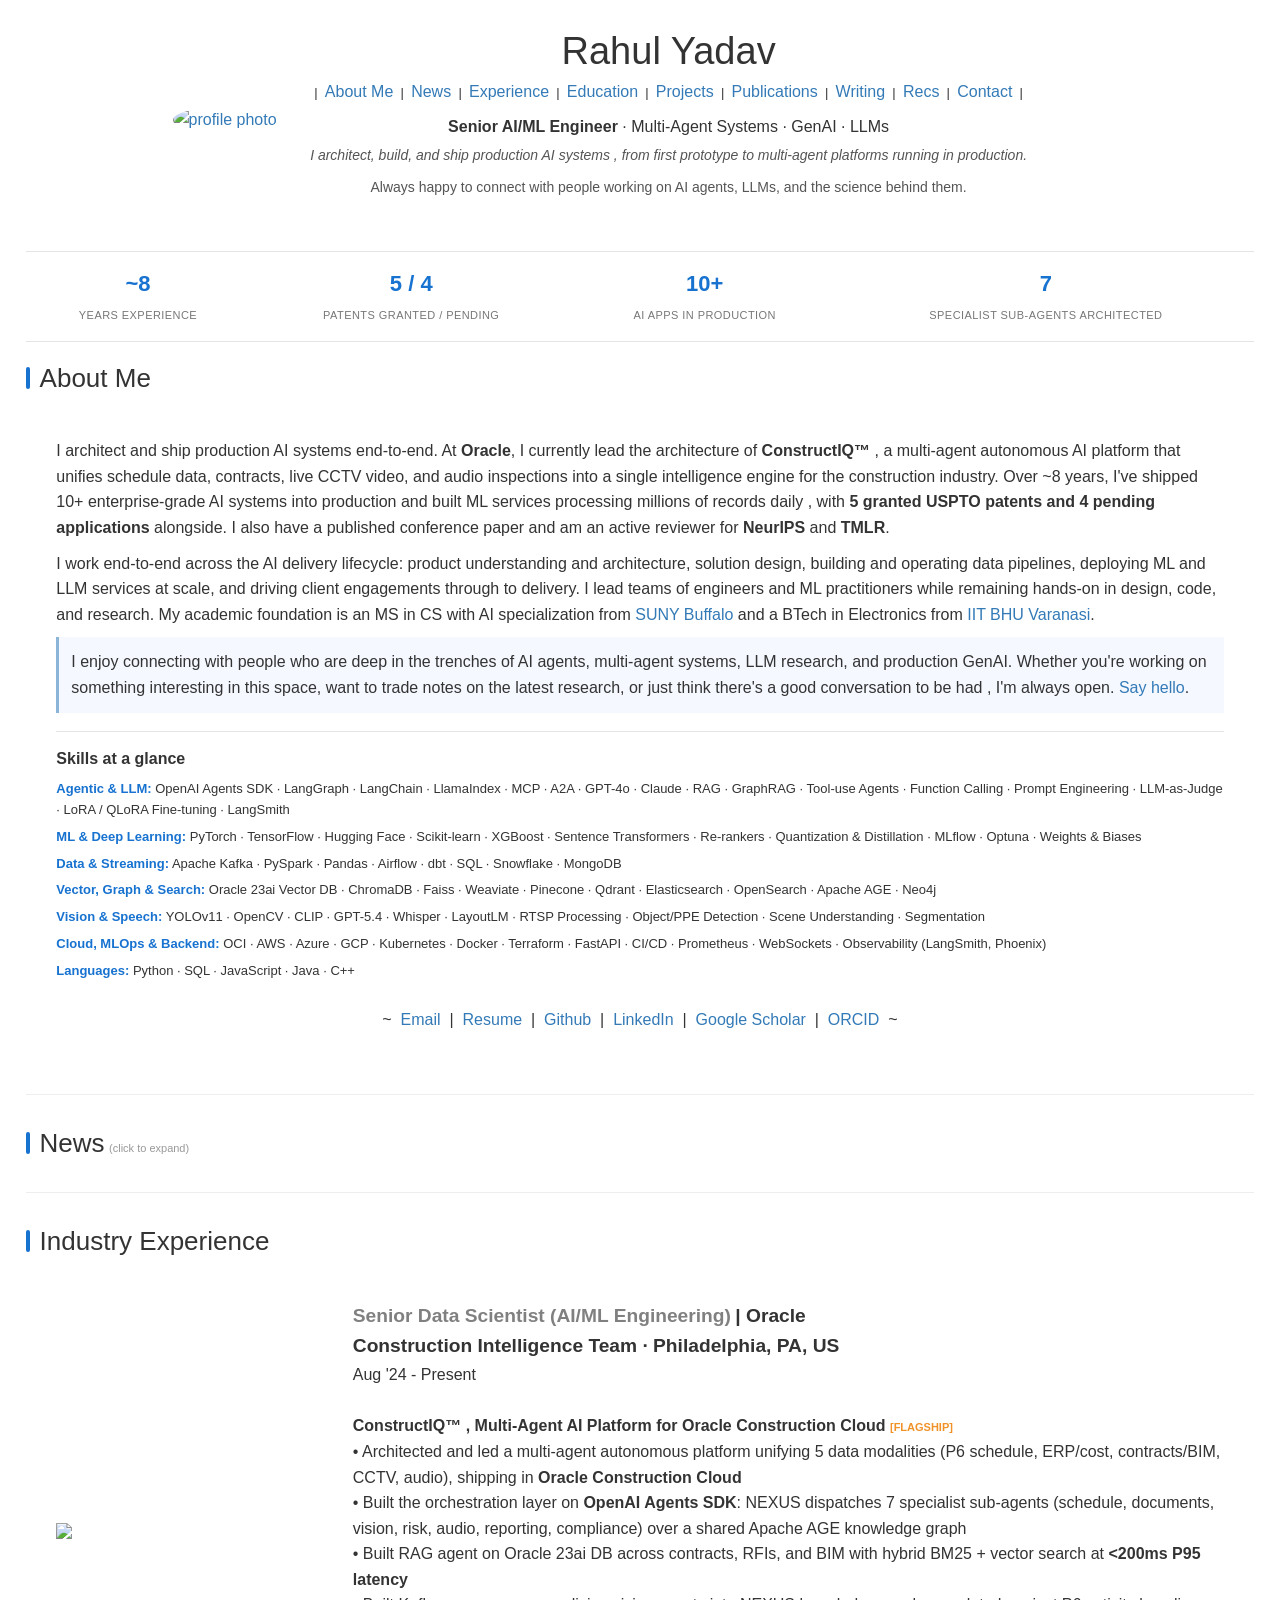
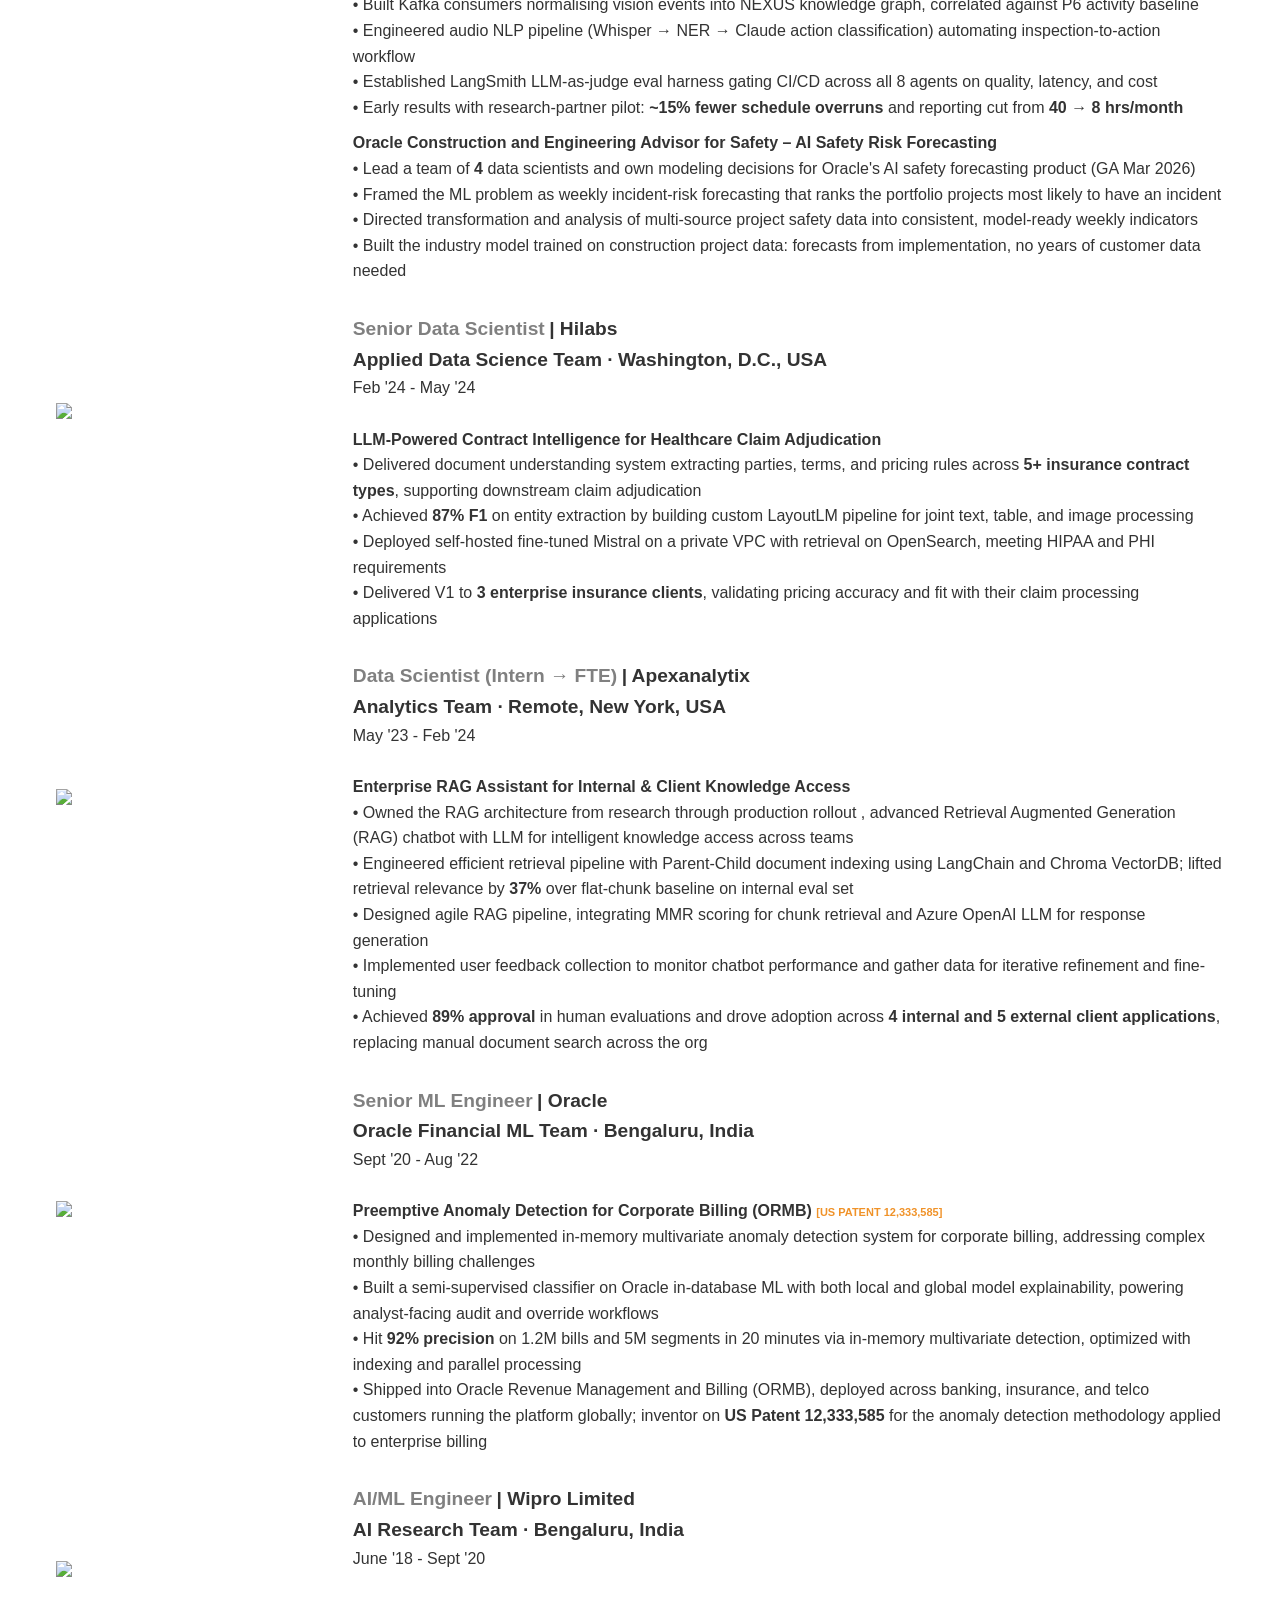
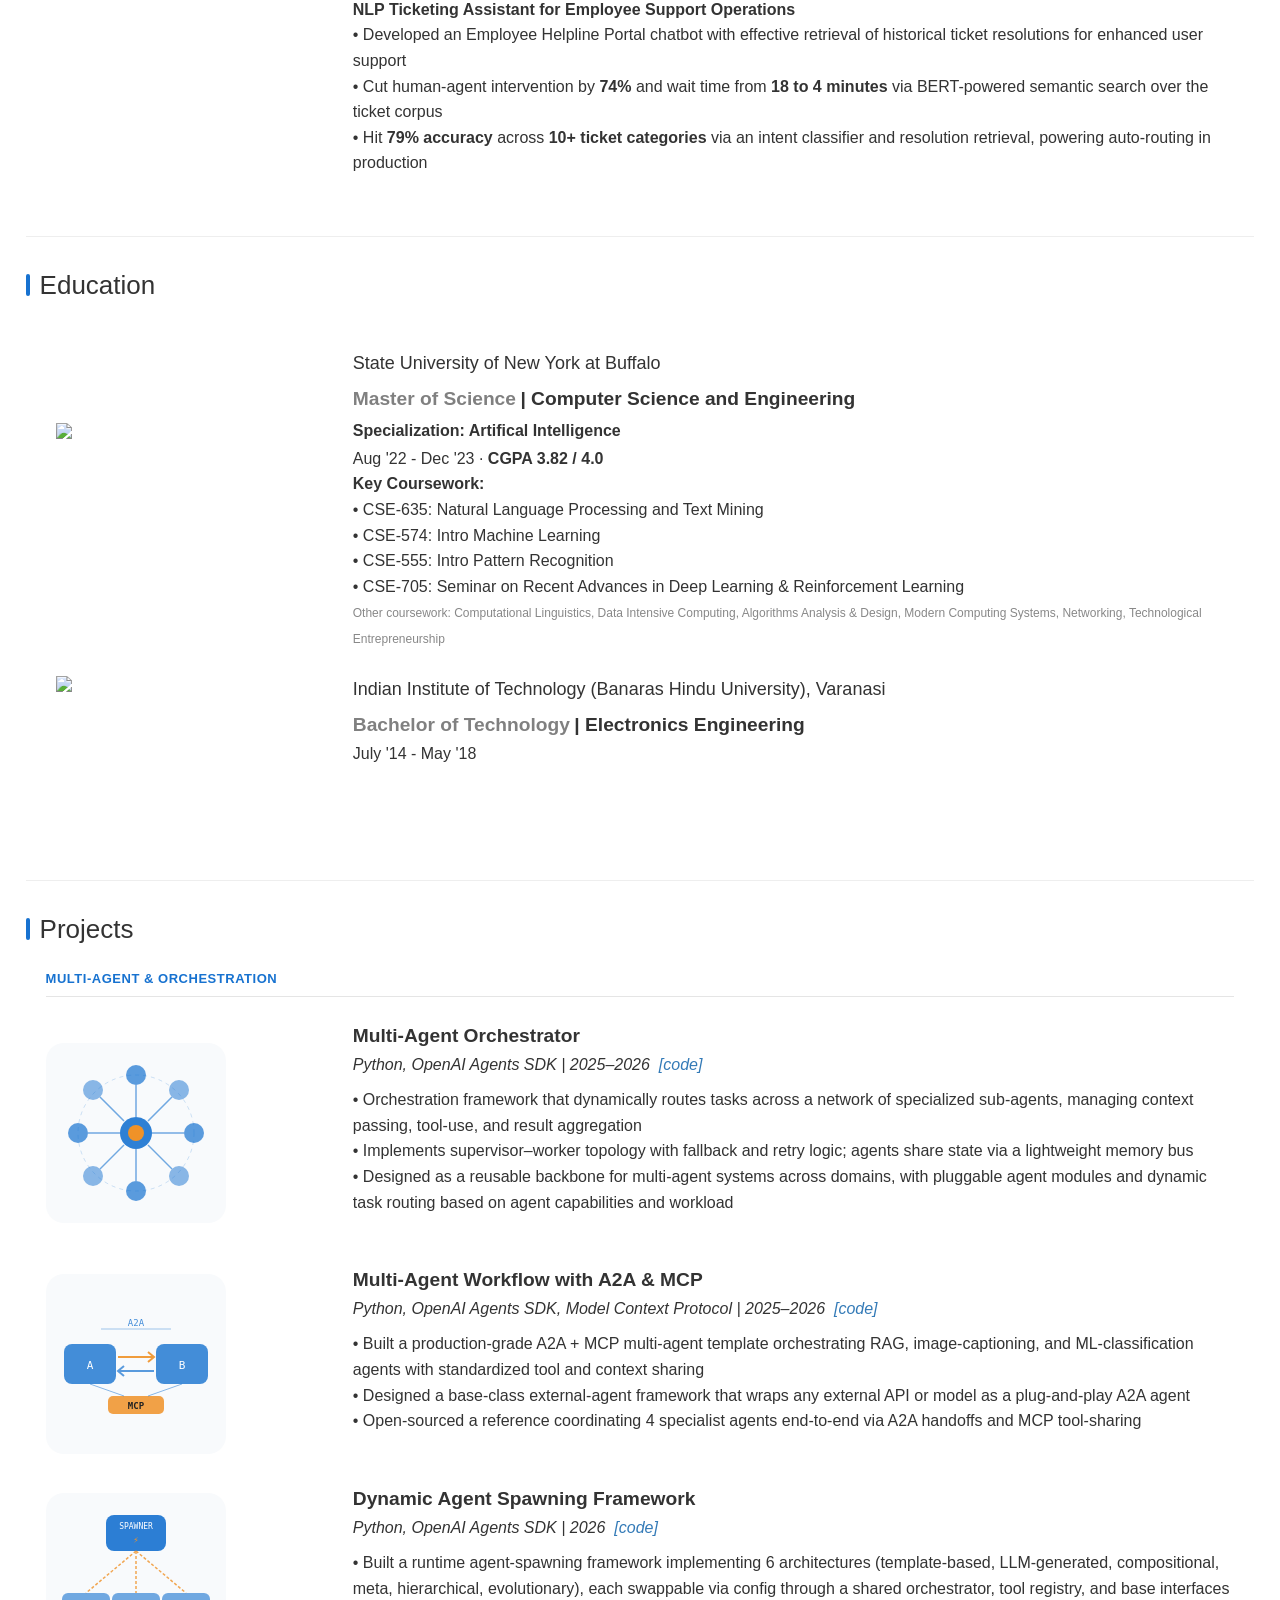
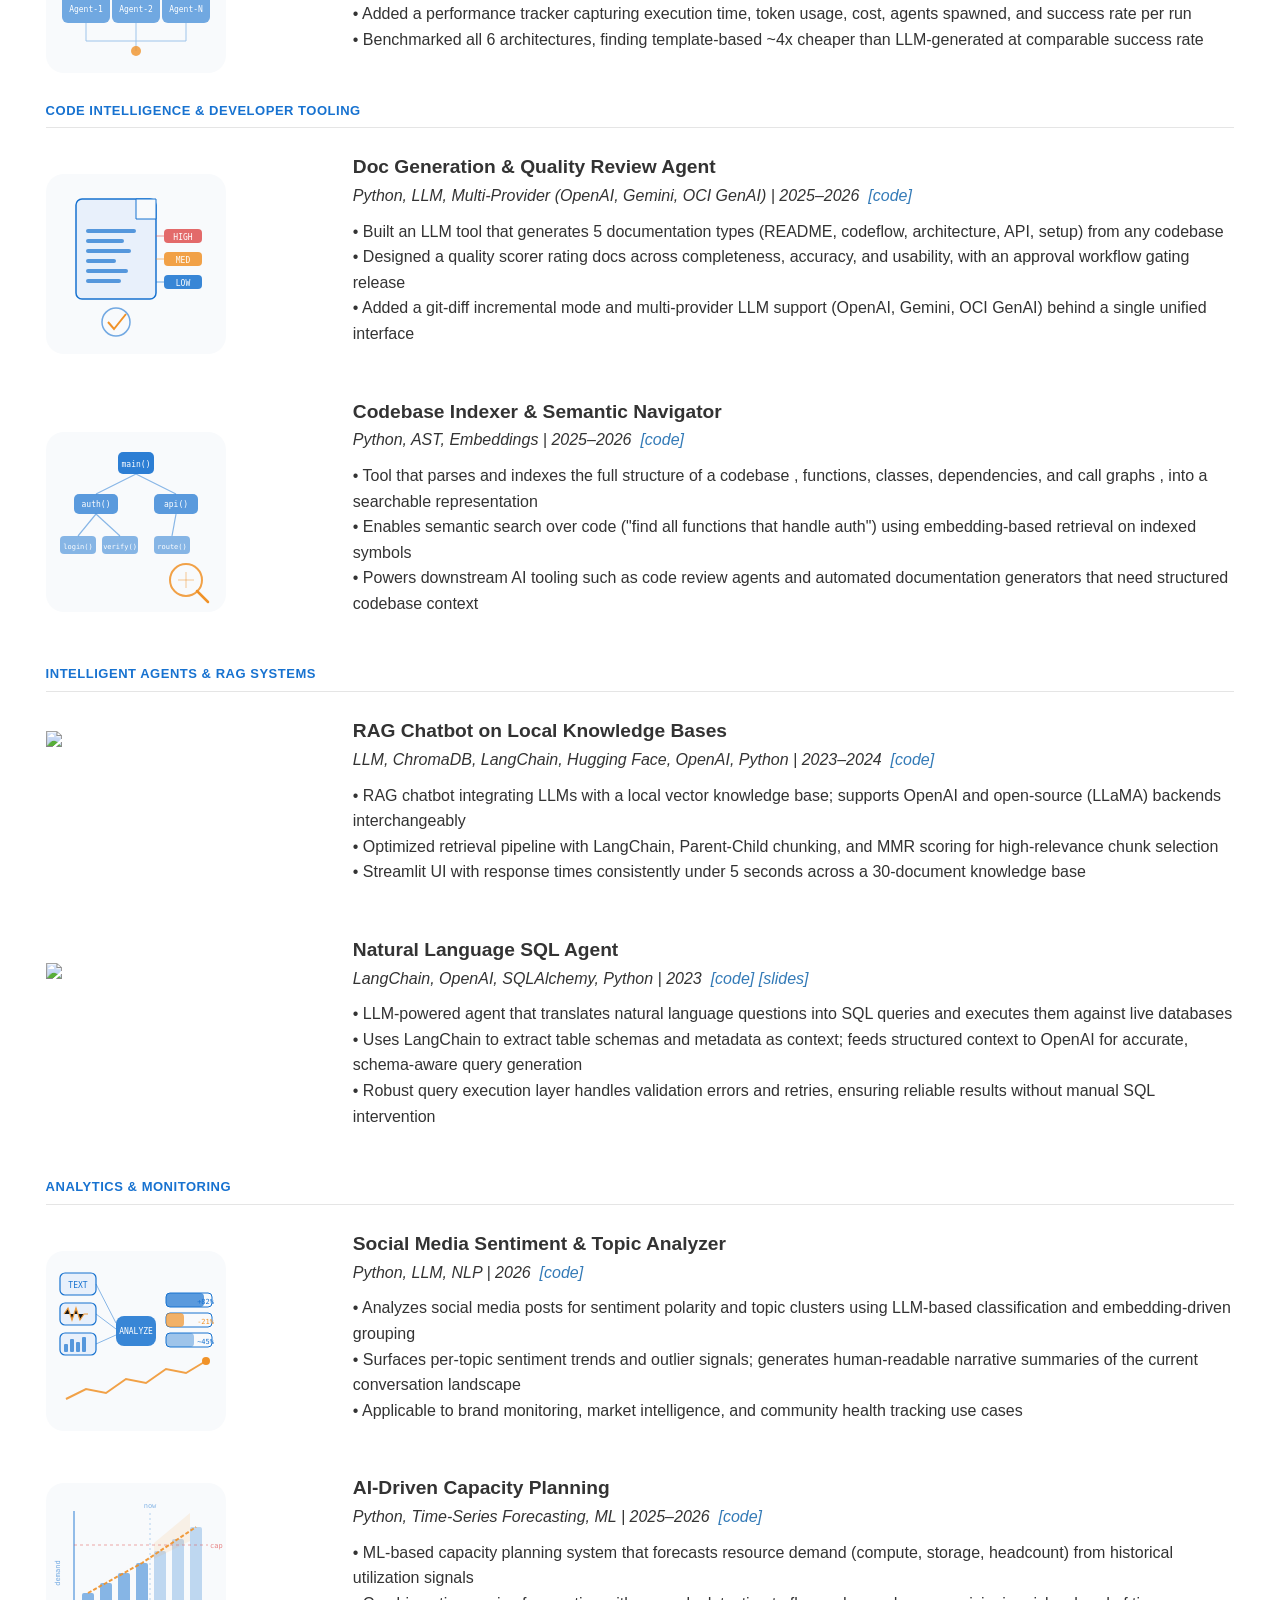
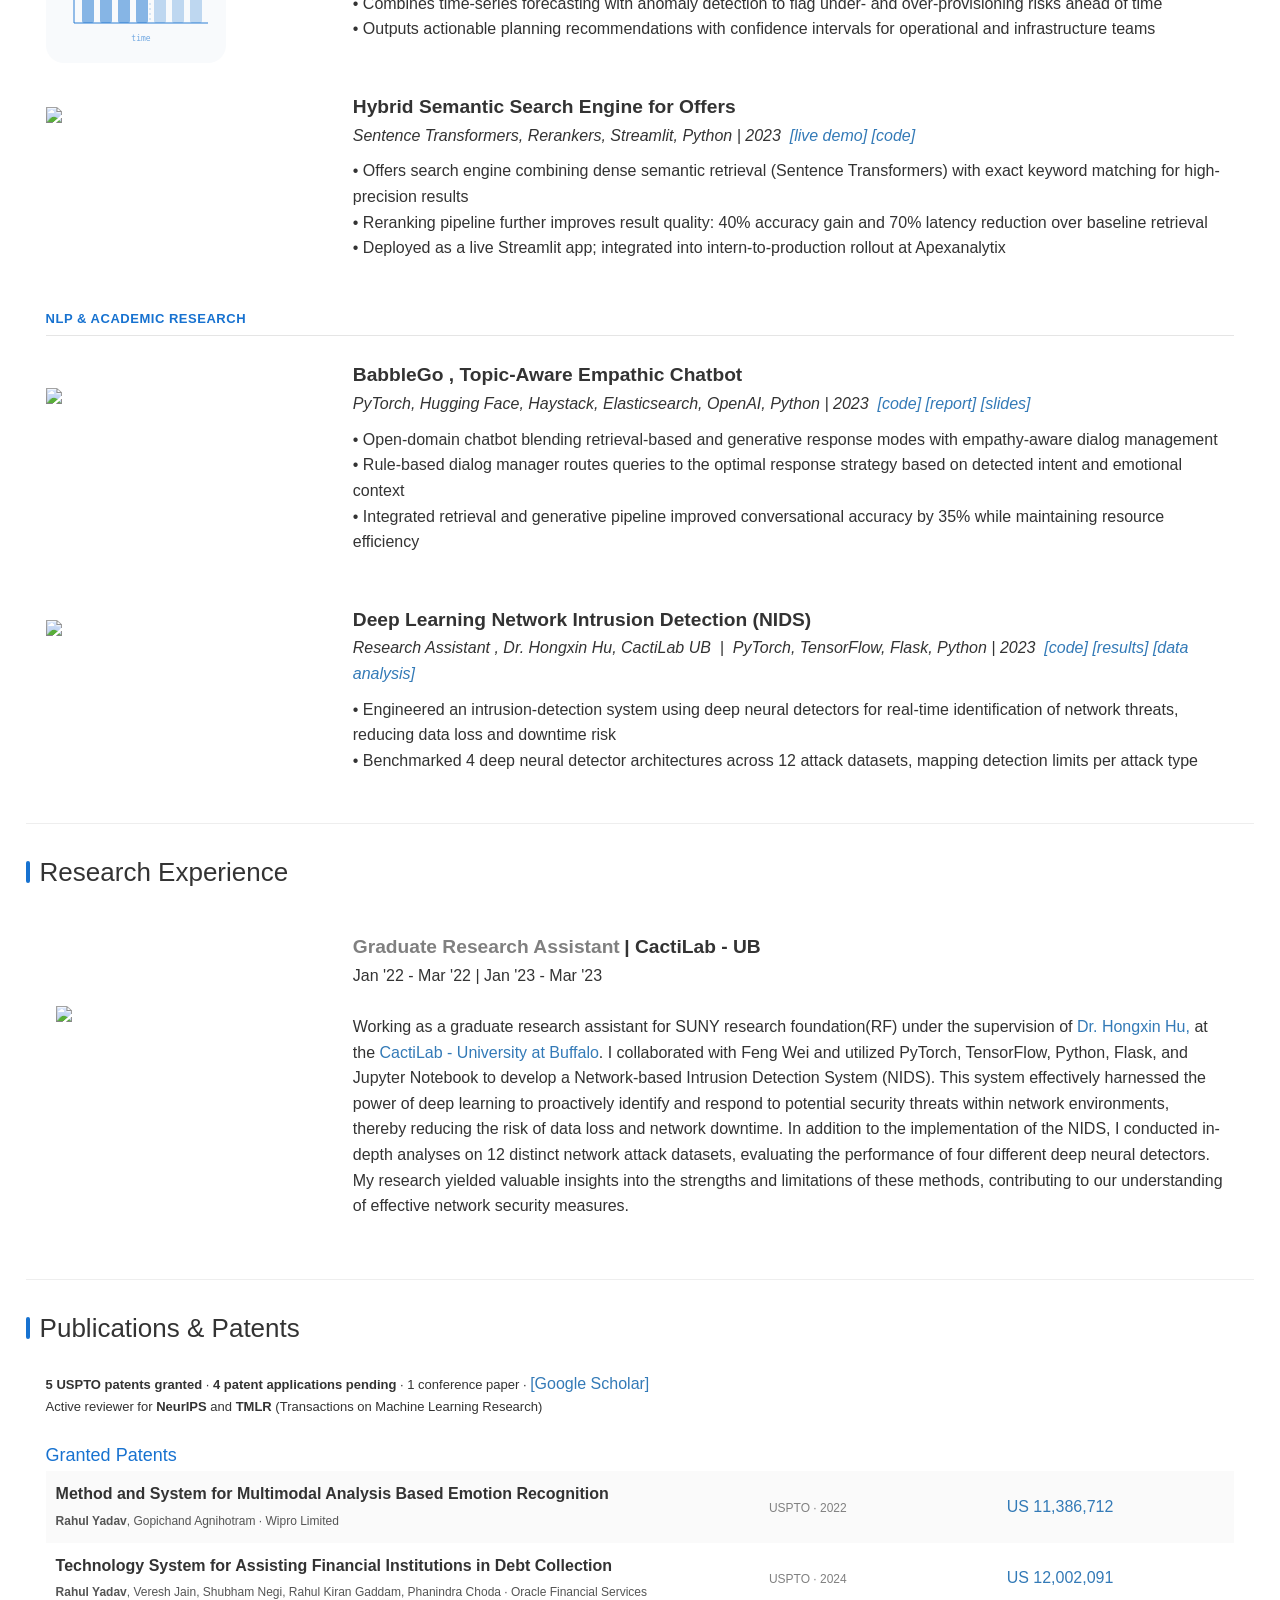
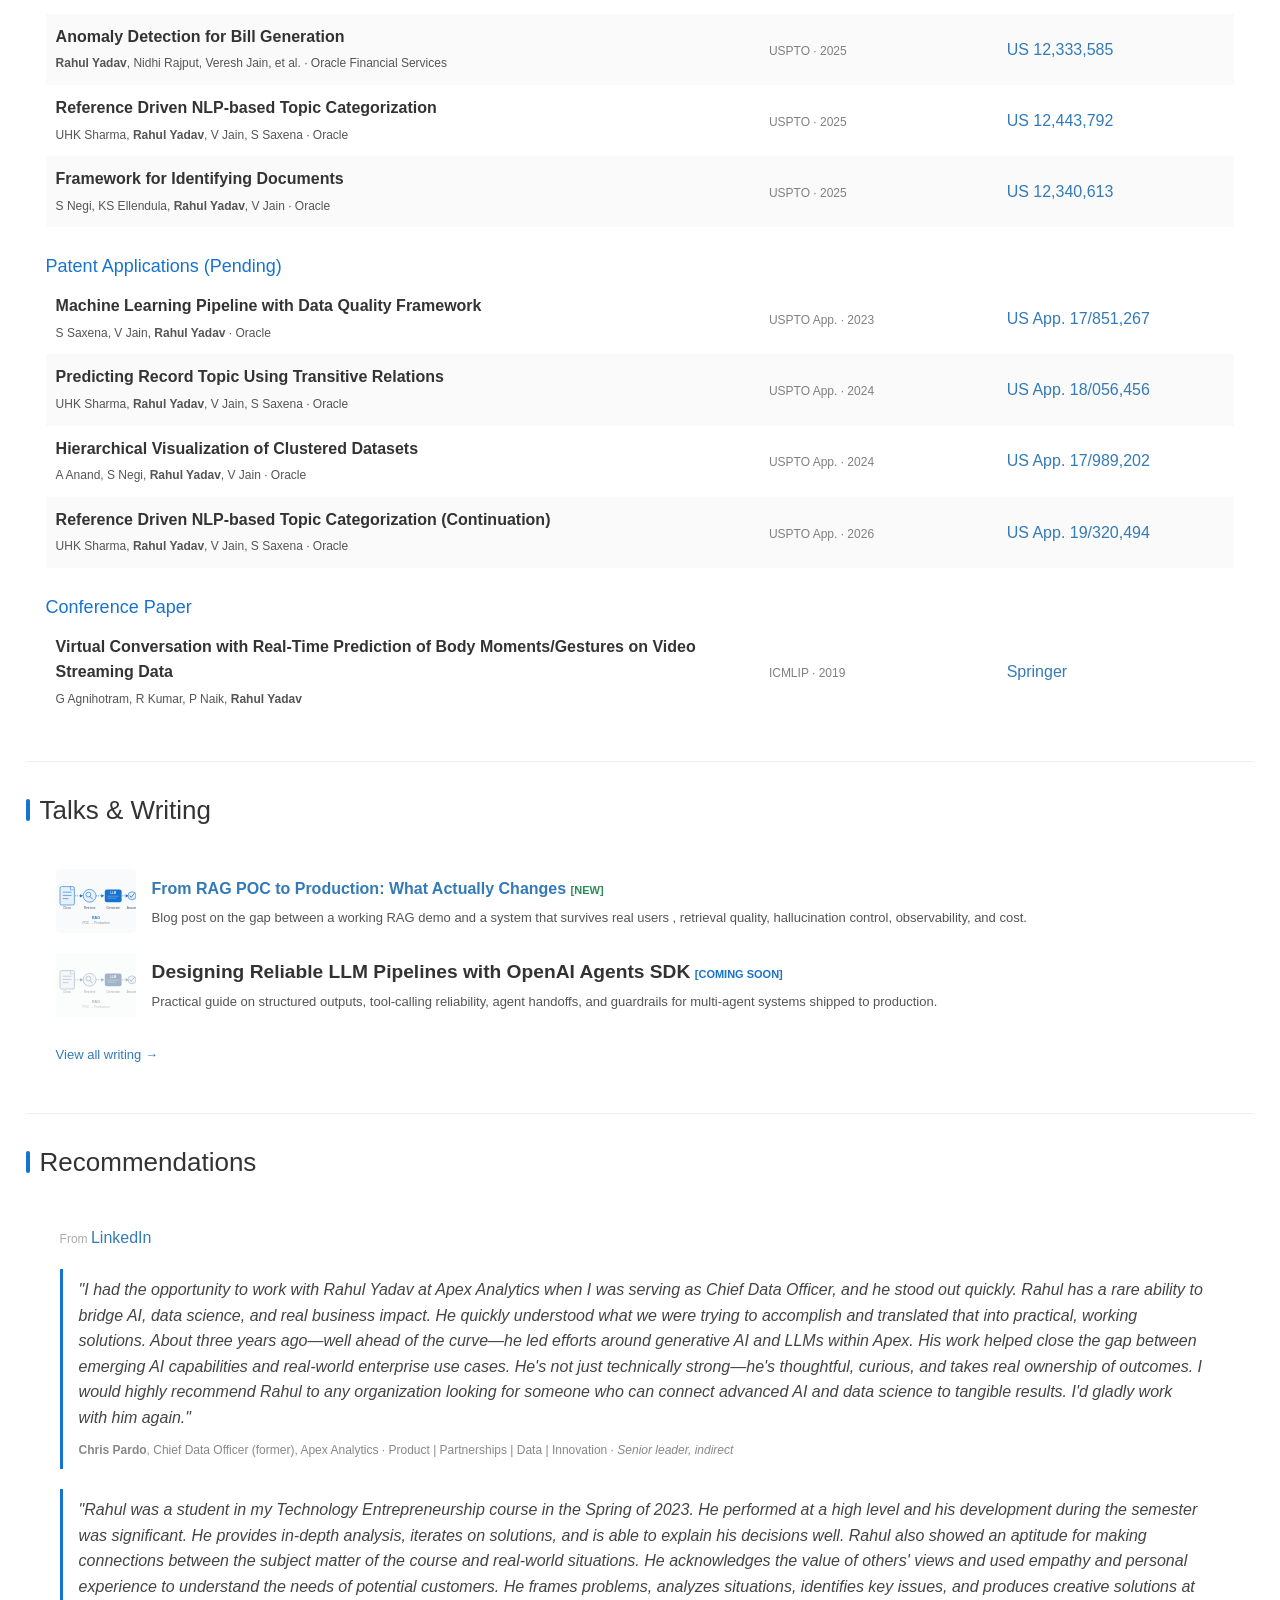
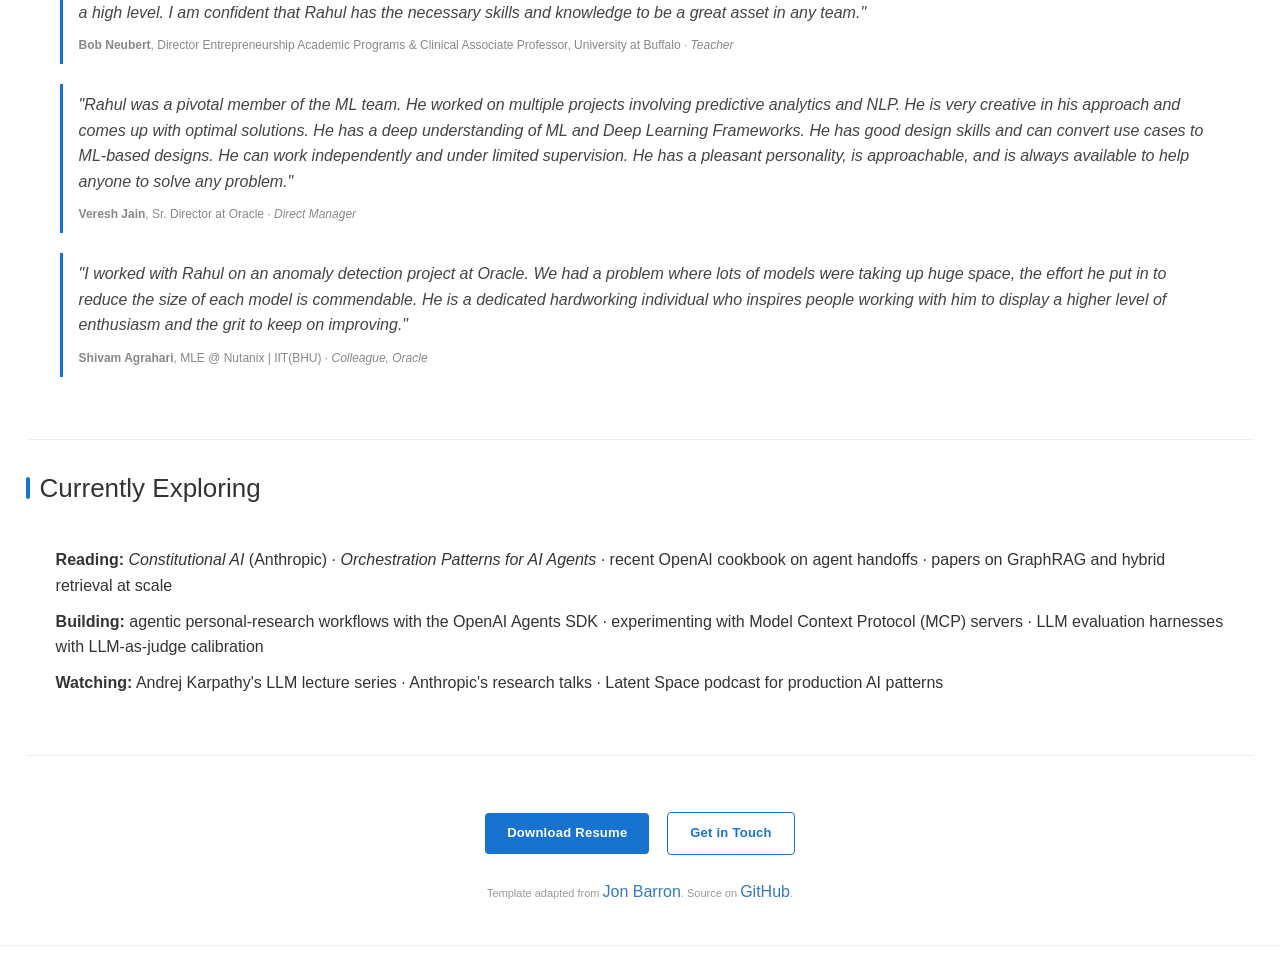
==== commit 797cec7d: "safety project update" ====
--- a/index.html
+++ b/index.html
@@ -337,22 +337,19 @@
                                 Early results with research-partner pilot: <b>~15% fewer schedule overruns</b> and reporting cut from <b>40 &rarr; 8 hrs/month</b>
                             </p>
                             <p>
-                                <b>Construction and Engineering Advisor for Schedule</b>
-                                <br>
-                                <span>&#8226;</span>
-                                Built ML solution powering CIC Advisor's delay prediction, activity-level risk scoring, and schedule benchmarking
-                                <br>
-                                <span>&#8226;</span>
-                                Leading V2 release adding delay-driver explainability and root-cause reasoning across fragmented project data sources
-                                <br>
-                                <span>&#8226;</span>
-                                Multi-agent pipeline coordinating retrieval, schedule reasoning, and risk synthesis sub-agents for delay-driver attribution
-                                <br>
-                                <span>&#8226;</span>
-                                Built RAG agent on Oracle 23ai DB across contracts, RFIs, and BIM with hybrid BM25 + vector search
-                                <br>
-                                <span>&#8226;</span>
-                                Driving research-partner program engaging <b>4 enterprise construction customers</b> on P6 to build cross-industry forecast model
+                                <b>Oracle Construction and Engineering Advisor for Safety &ndash; AI Safety Risk Forecasting</b>
+                                <br>
+                                <span>&#8226;</span>
+                                Lead a team of <b>4</b> data scientists and own modeling decisions for Oracle's AI safety forecasting product (GA Mar 2026)
+                                <br>
+                                <span>&#8226;</span>
+                                Framed the ML problem as weekly incident-risk forecasting that ranks the portfolio projects most likely to have an incident
+                                <br>
+                                <span>&#8226;</span>
+                                Directed transformation and analysis of multi-source project safety data into consistent, model-ready weekly indicators
+                                <br>
+                                <span>&#8226;</span>
+                                Built the industry model trained on construction project data: forecasts from implementation, no years of customer data needed
                             </p>
                         </td>
                     </tr>
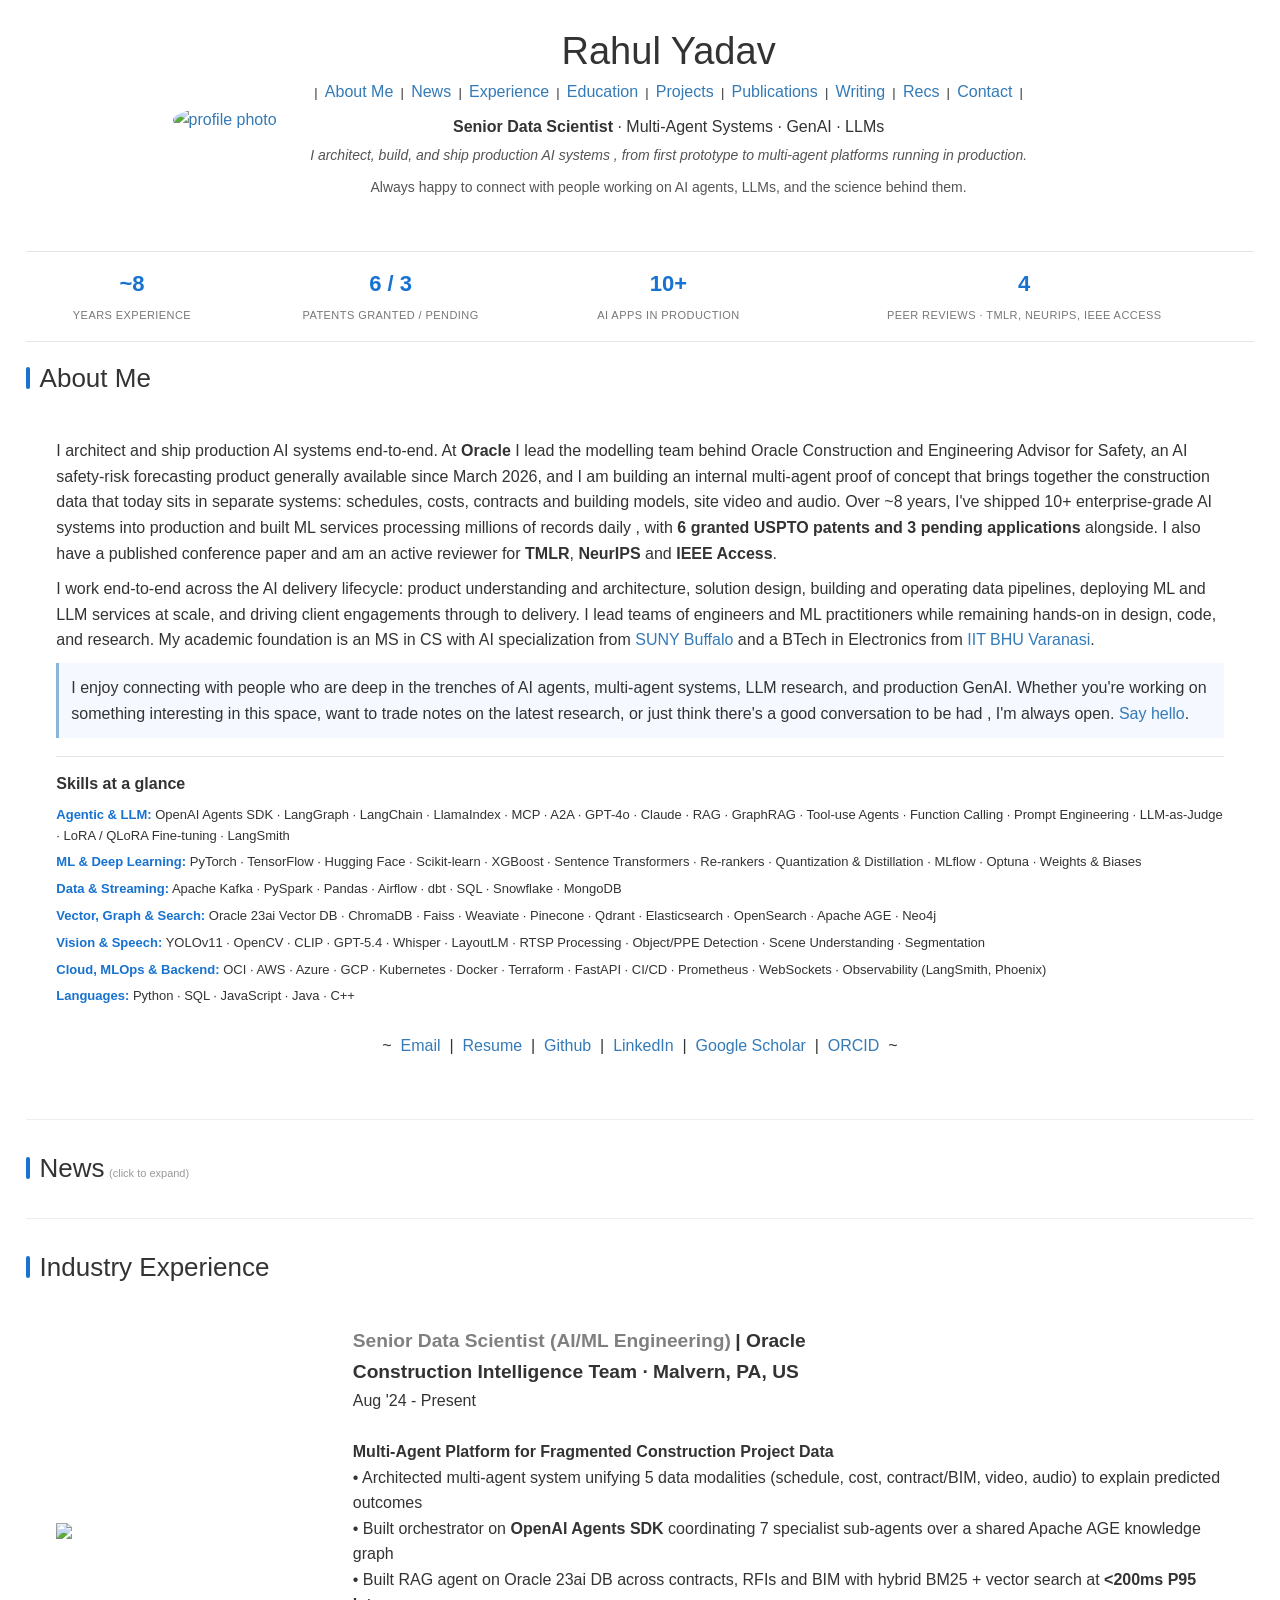
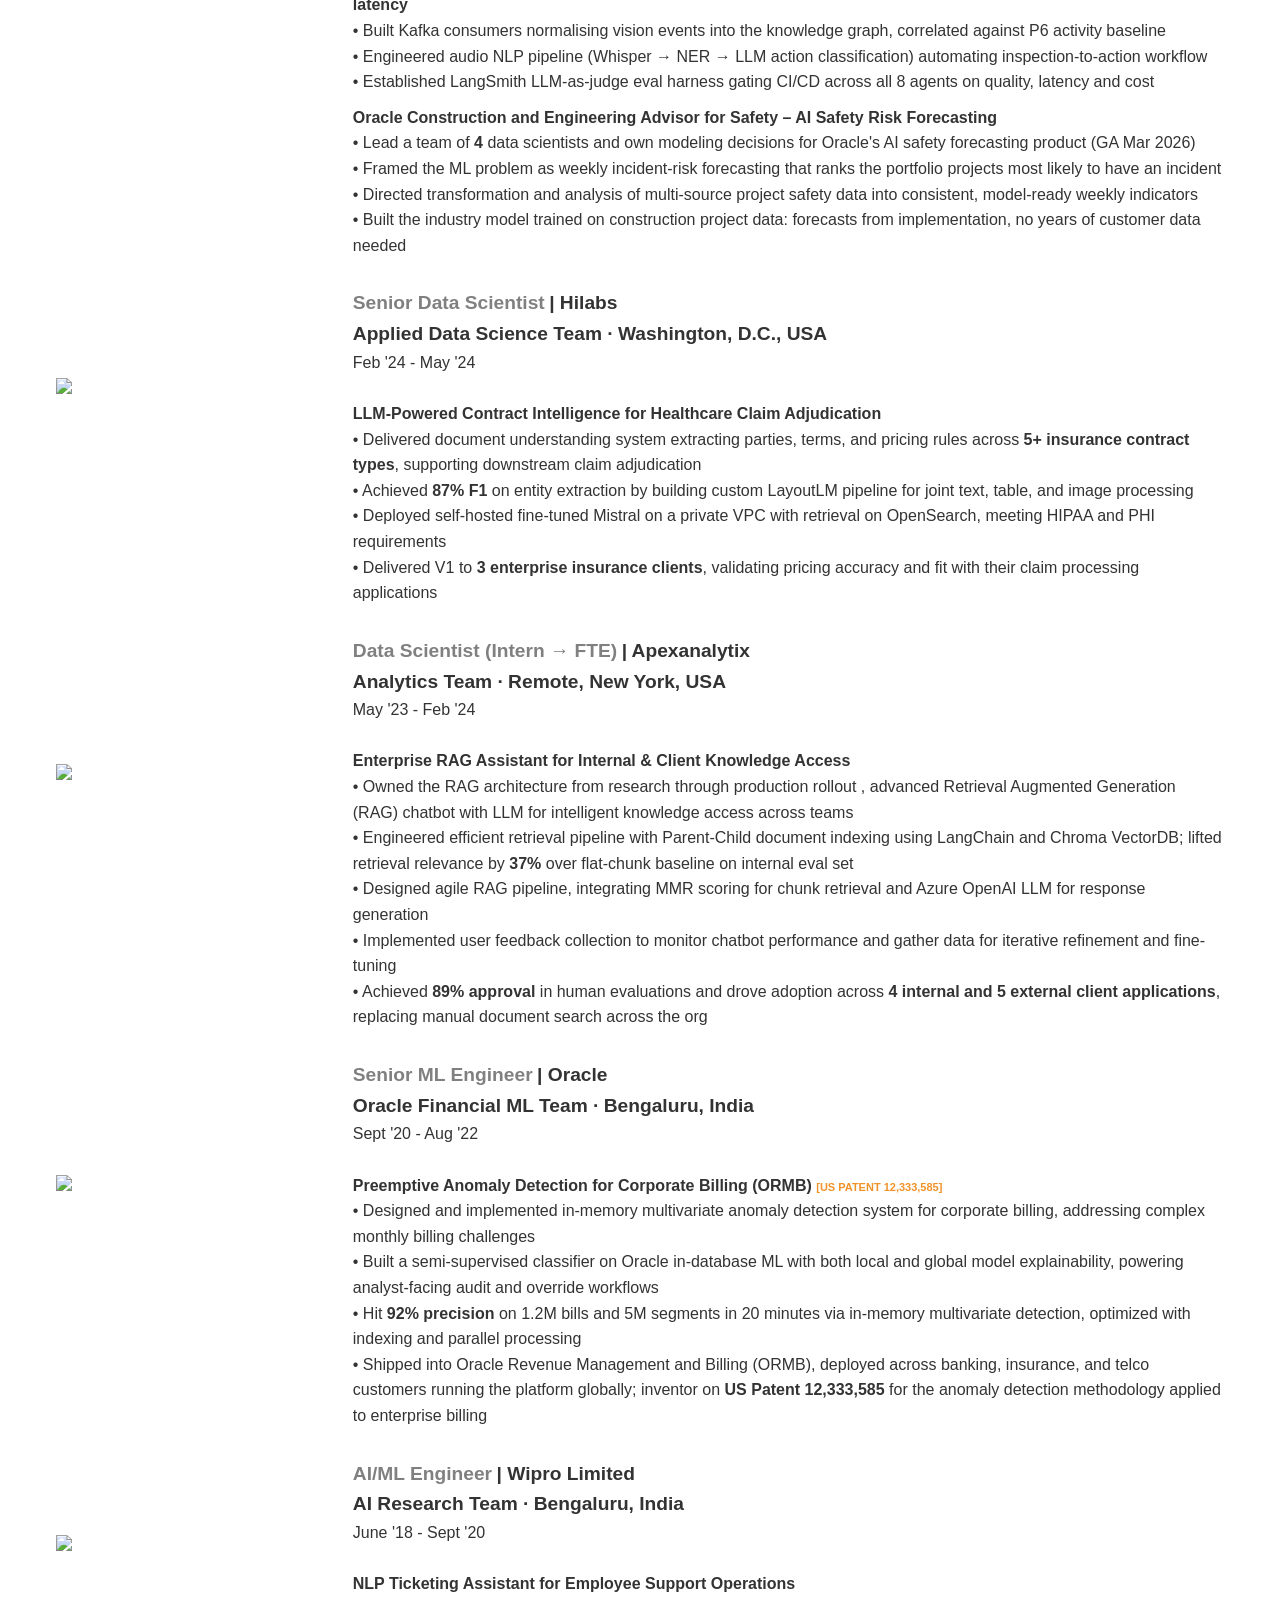
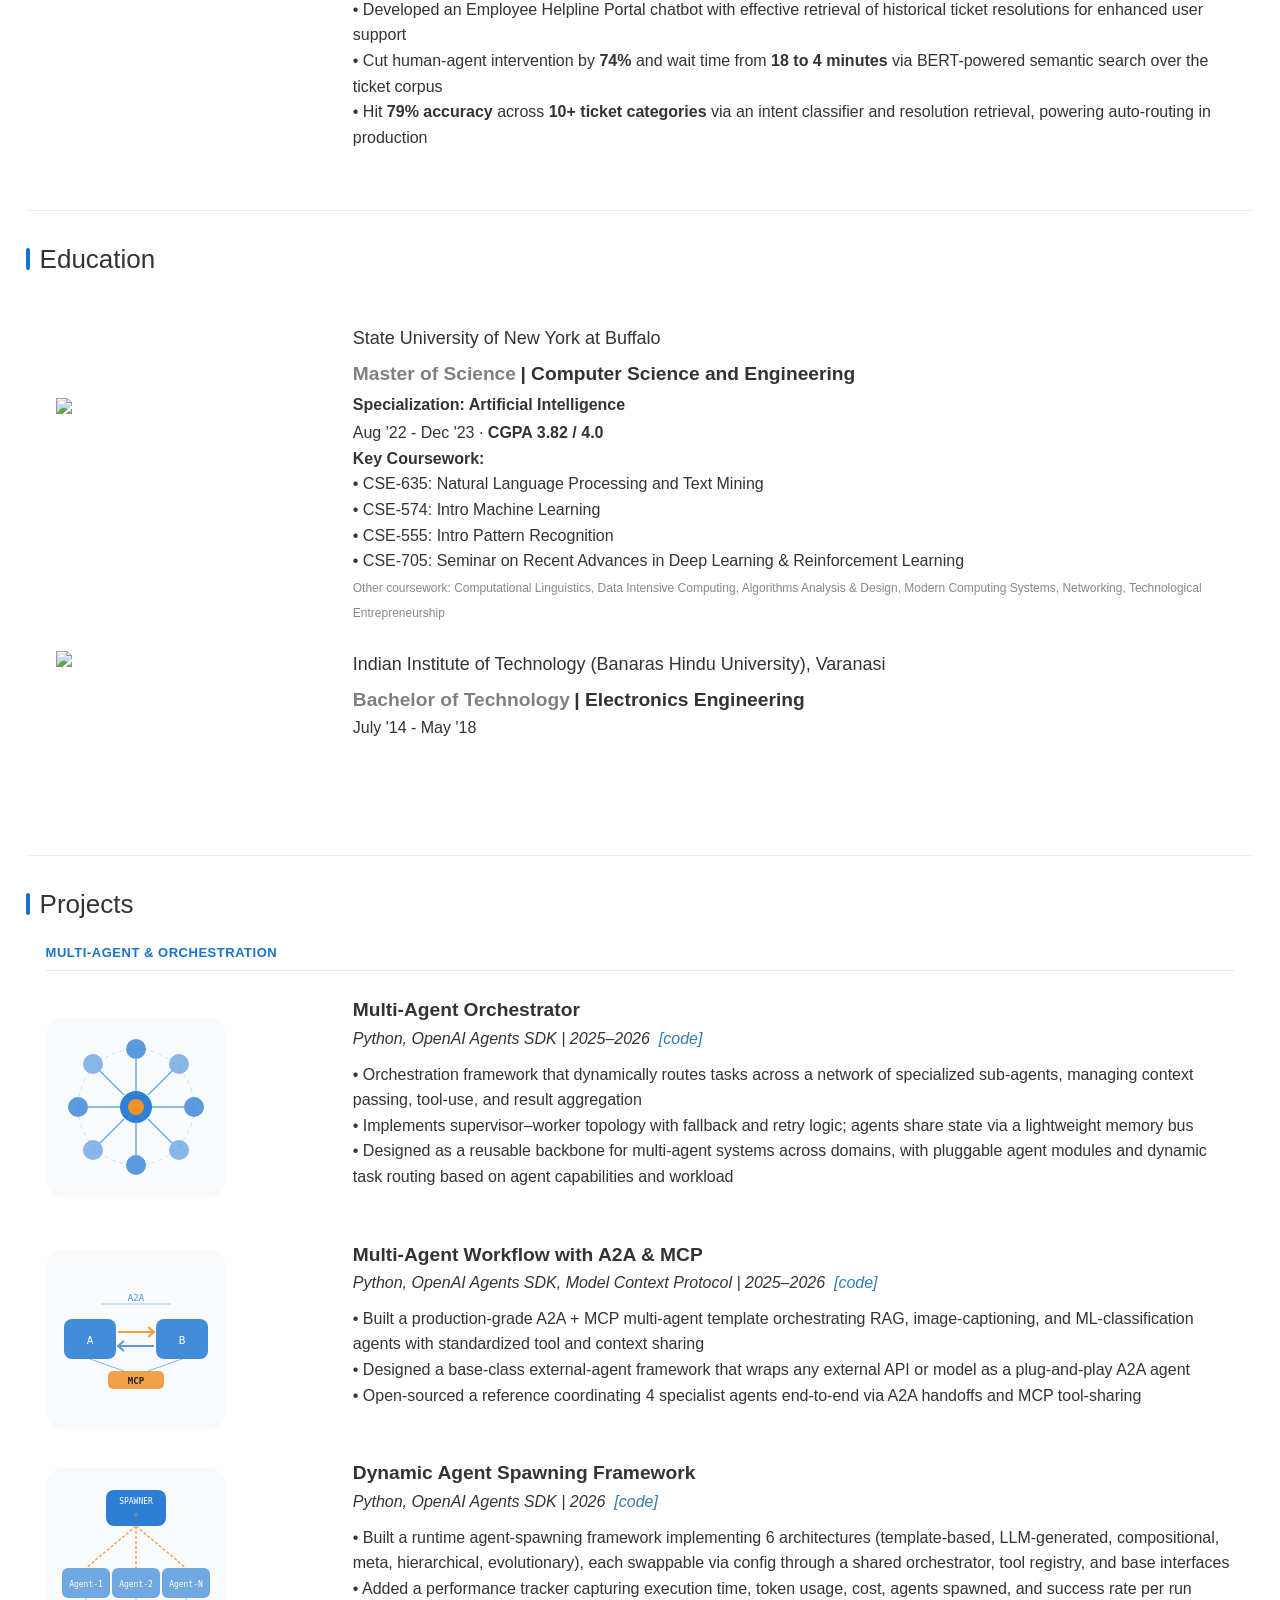
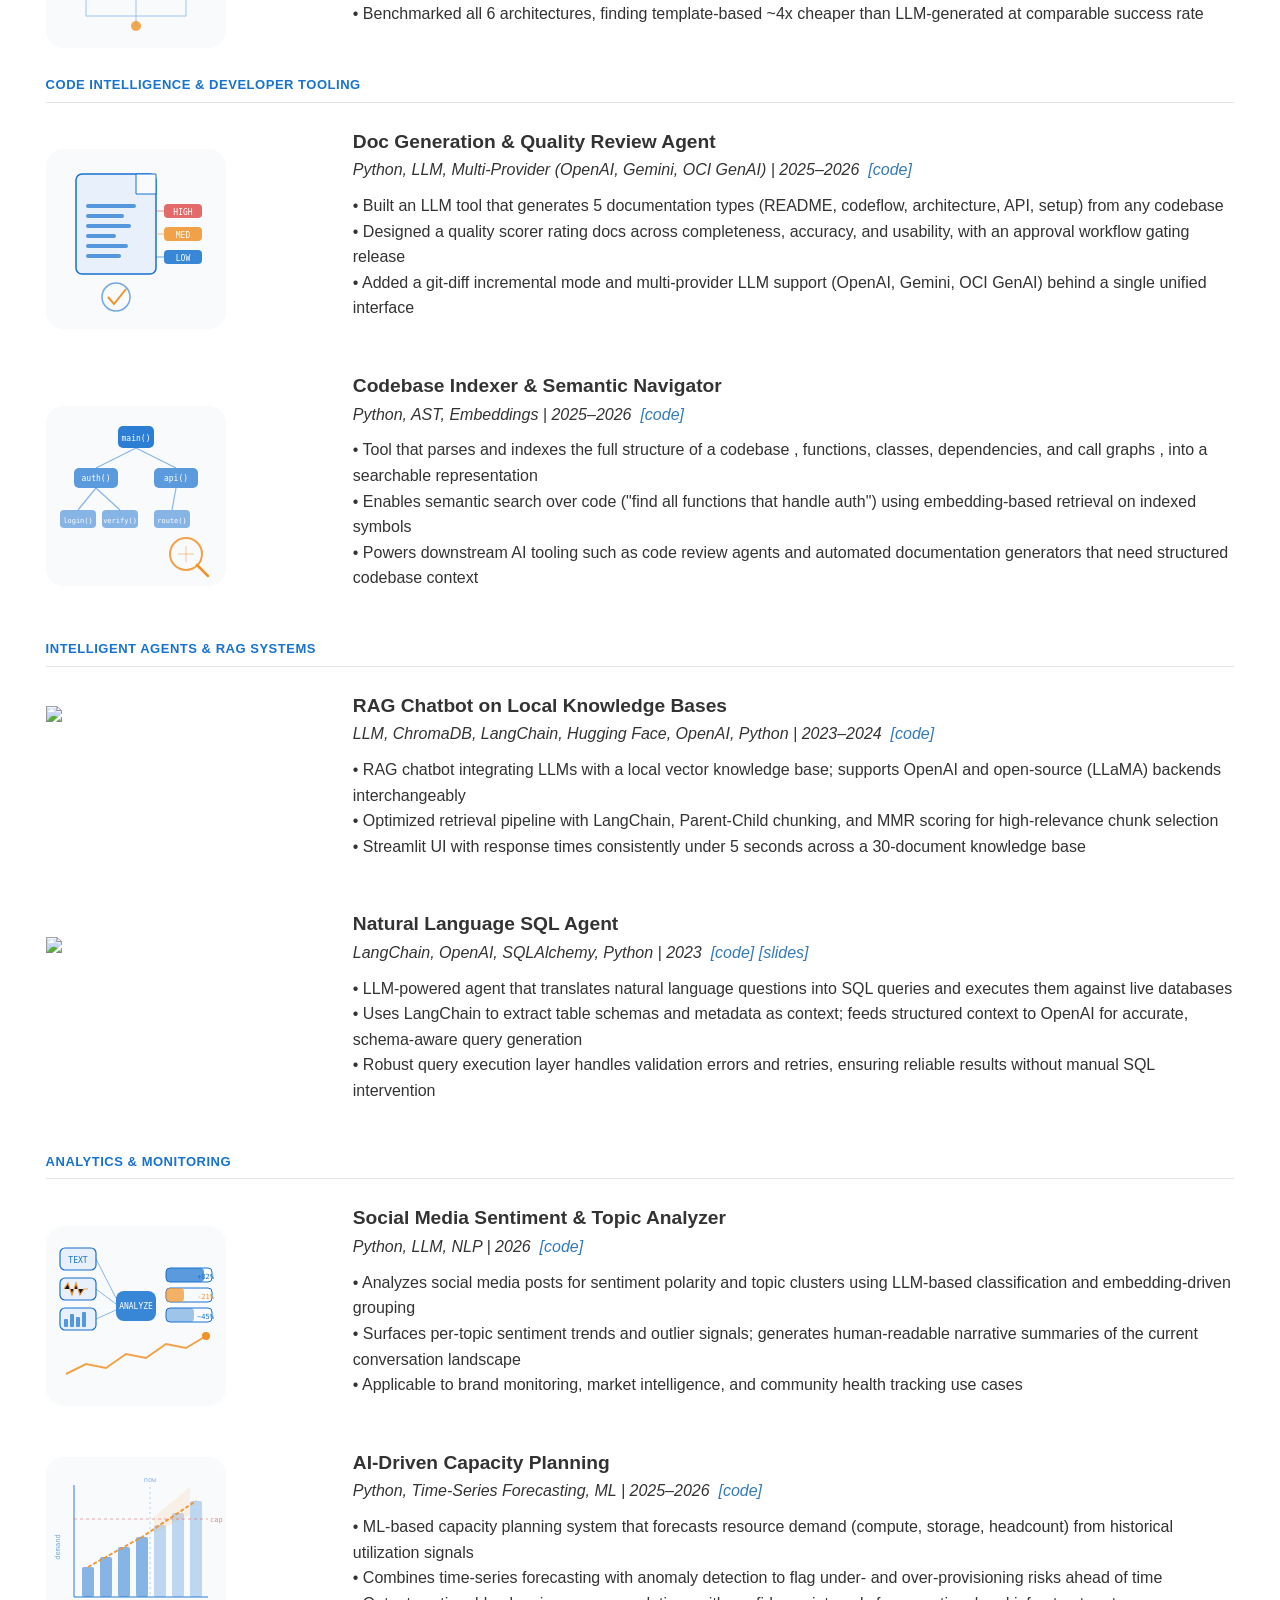
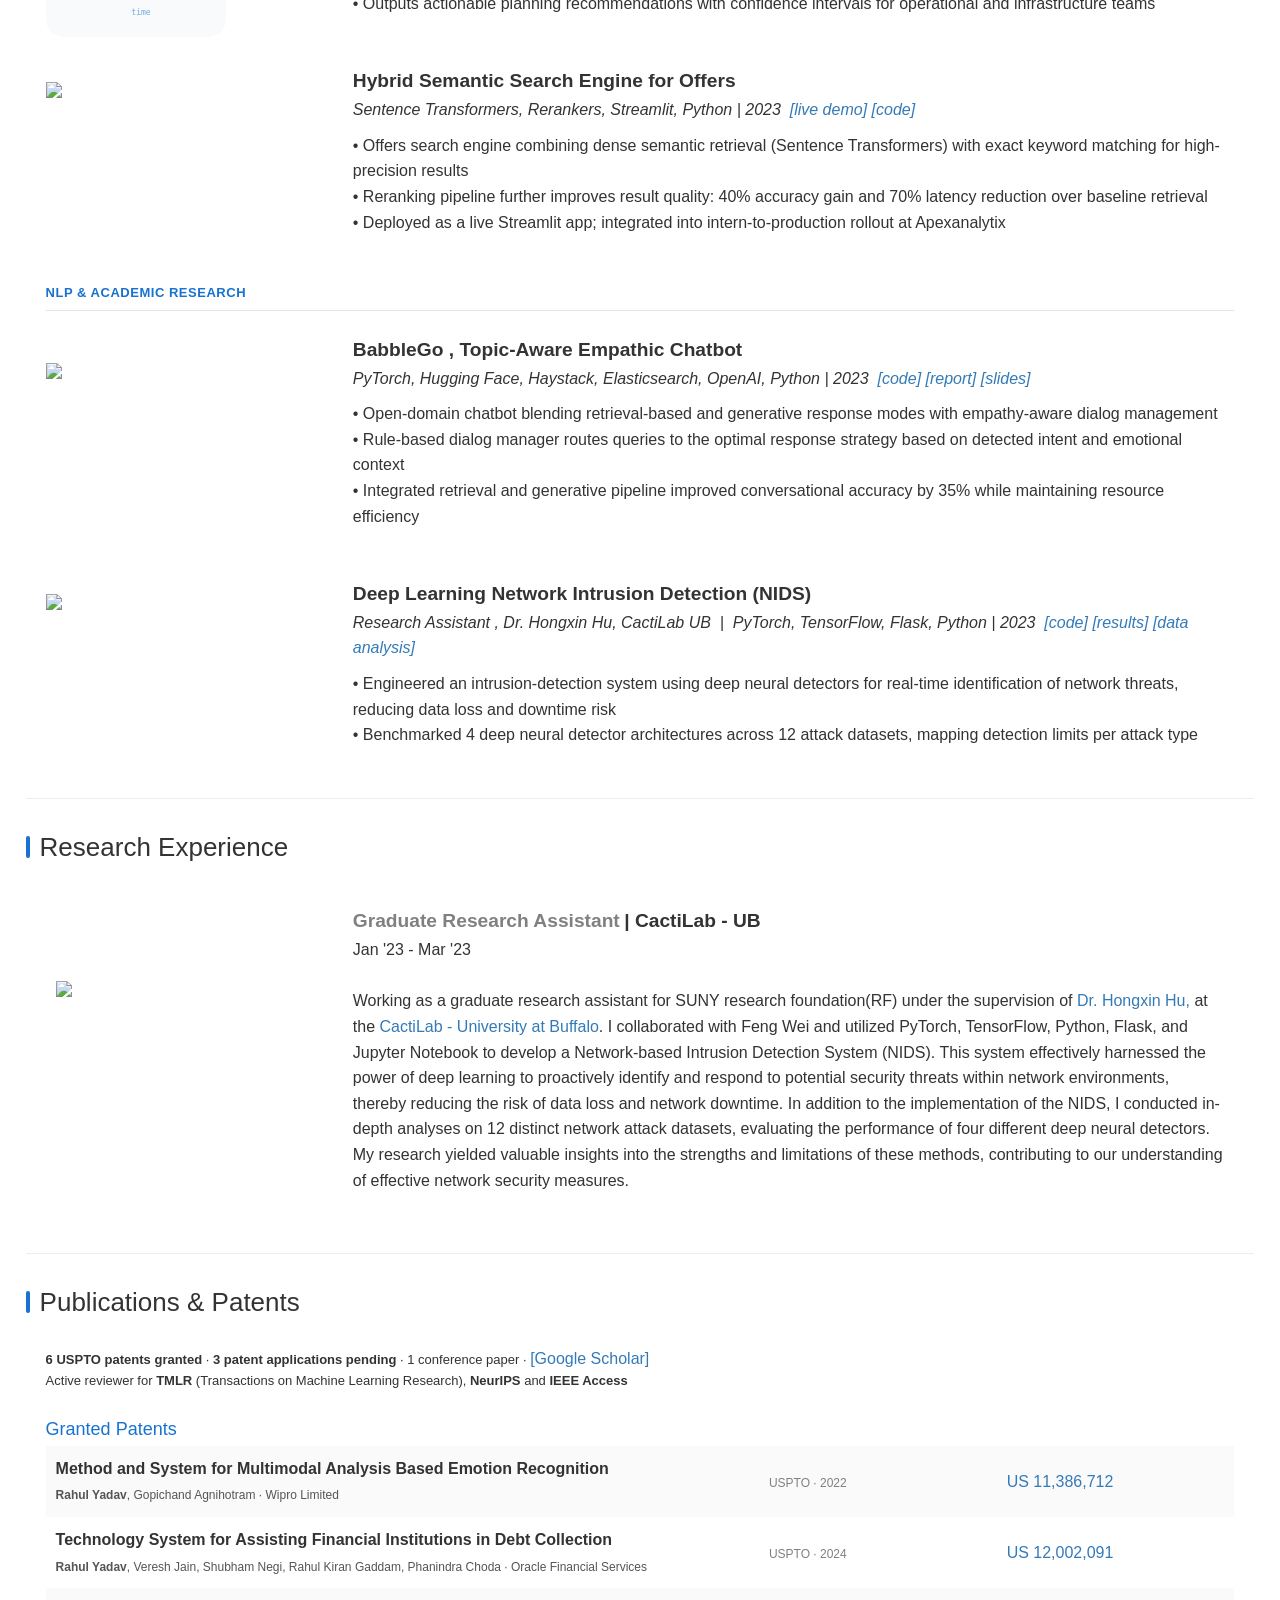
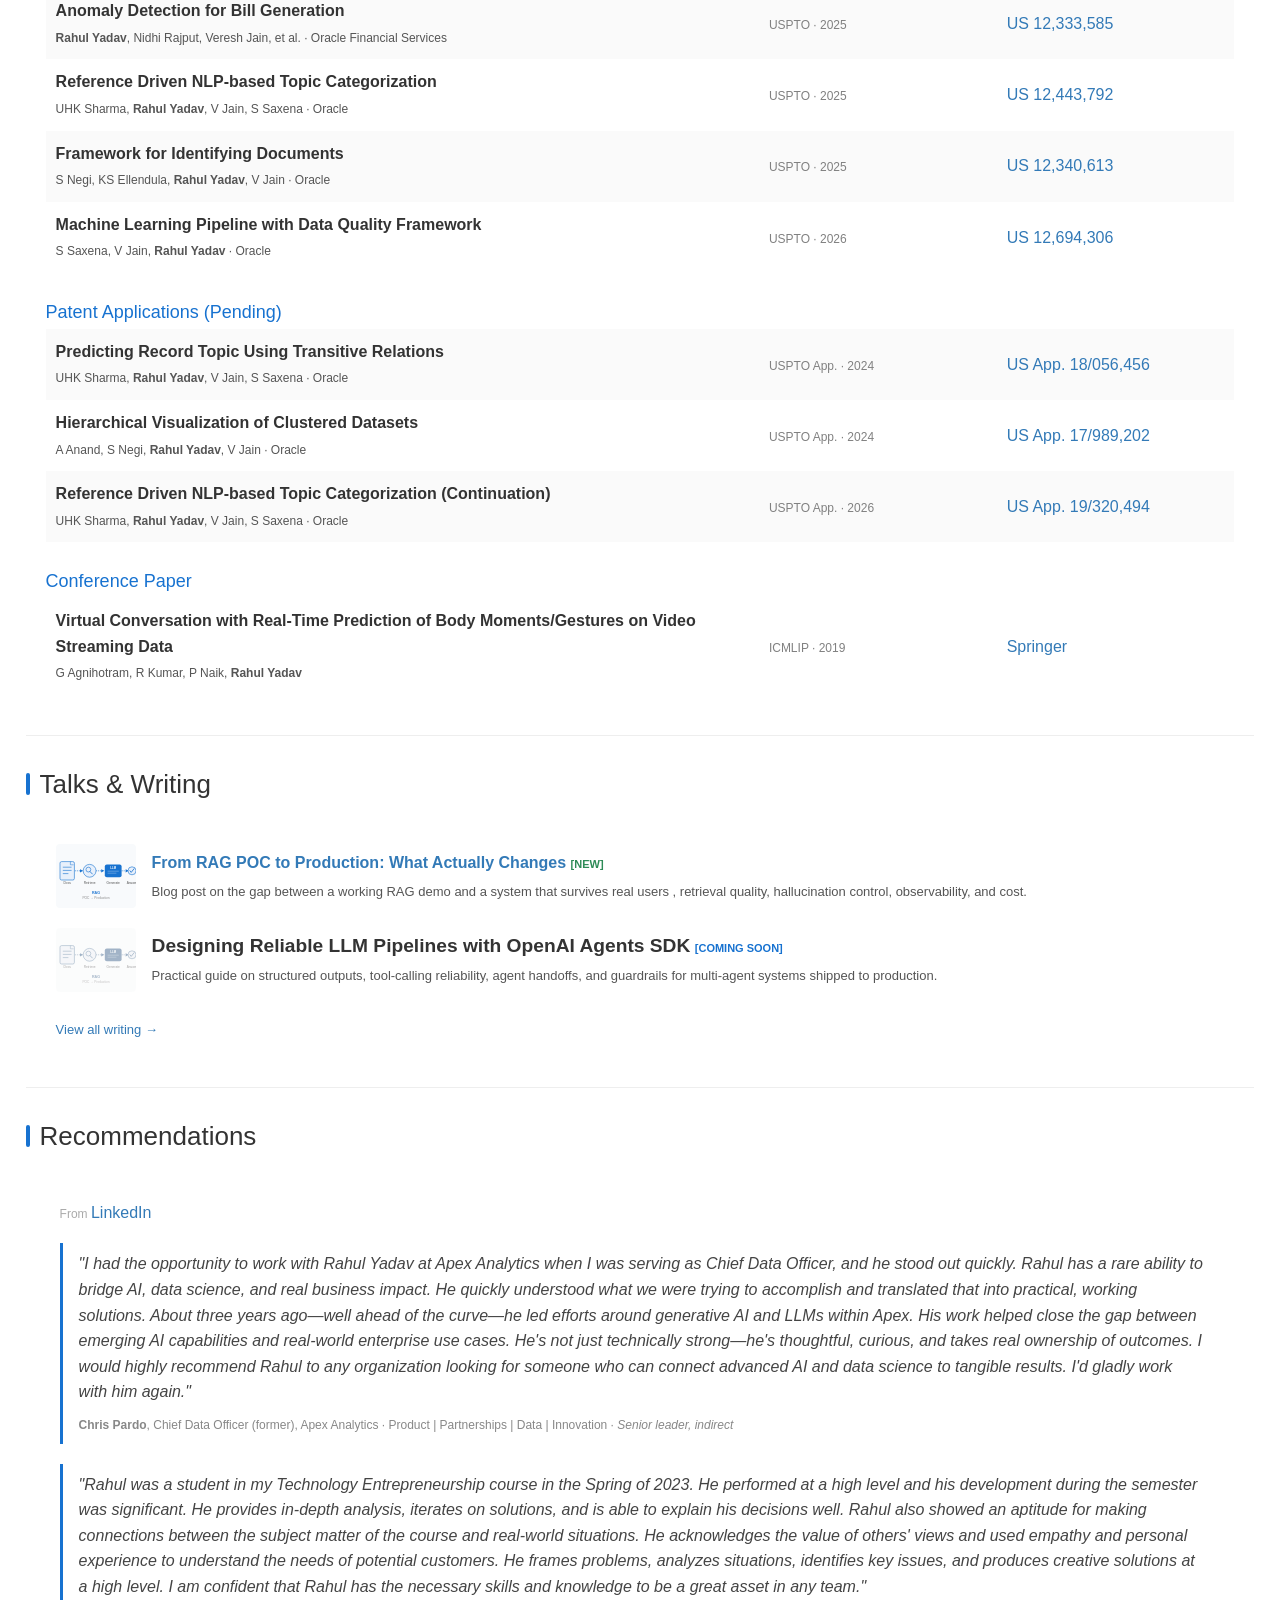
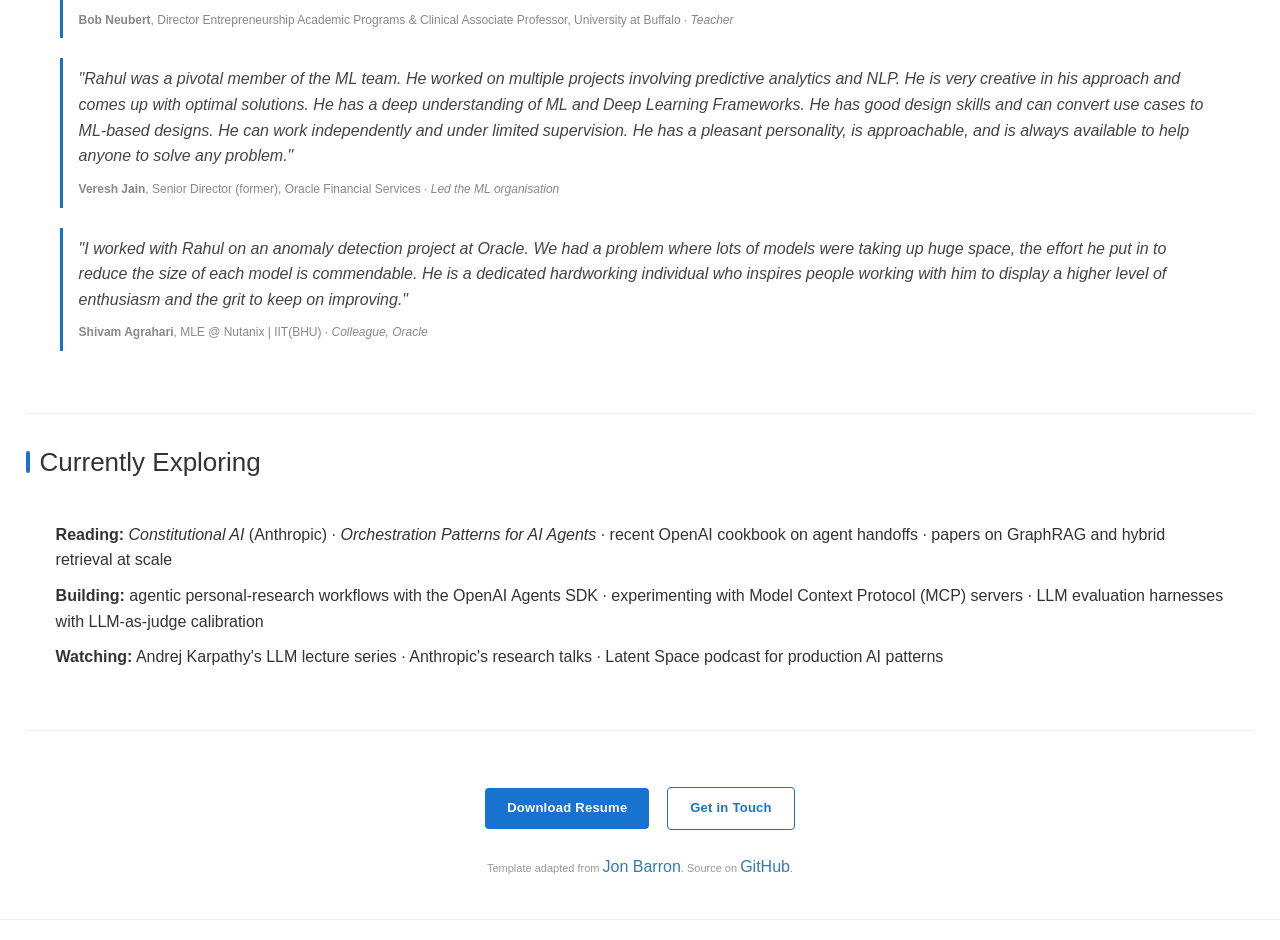
==== commit 82dbb4d0: "update in reviewing record and published patents" ====
--- a/index.html
+++ b/index.html
@@ -21,7 +21,7 @@
 
     <meta name="author" content="Rahul Yadav">
     <meta name="viewport" content="width=device-width, initial-scale=1">
-    <meta name="Description" content="Rahul Yadav | Senior AI/ML Engineer | Multi-Agent Systems · Agentic AI · GenAI · LLMs · RAG · NLP | Oracle | IIT BHU · SUNY Buffalo | 5 USPTO patents granted, 4 pending">
+    <meta name="Description" content="Rahul Yadav | Senior Data Scientist | Multi-Agent Systems · Agentic AI · GenAI · LLMs · RAG · NLP | Oracle | IIT BHU · SUNY Buffalo | 6 USPTO patents granted, 3 pending">
     <meta name="keywords" content="Rahul Yadav, Senior AI Engineer, Lead AI Engineer, ML Engineer, Applied Scientist, Data Scientist, Multi-Agent Systems, Agentic AI, OpenAI Agents SDK, AI Architect, LLM Engineer, GenAI, RAG, Production ML, MLOps, NLP, Oracle, IIT BHU, SUNY Buffalo, Patents">
 
     <link rel="icon" type="image/svg+xml" href="images/favicon.svg">
@@ -65,7 +65,7 @@
                                 &nbsp;|
                                 </p>
                                 <p style="text-align:center; margin-bottom: 4px;">
-                                <strong>Senior AI/ML Engineer</strong> &middot; Multi-Agent Systems &middot; GenAI &middot; LLMs
+                                <strong>Senior Data Scientist</strong> &middot; Multi-Agent Systems &middot; GenAI &middot; LLMs
                                 </p>
                                 <p style="text-align:center; font-style: italic; color: #555; font-size: 14px;">
                                 I architect, build, and ship production AI systems , from first prototype to multi-agent platforms running in production.
@@ -87,7 +87,7 @@
                                 <span style="font-size: 11px; color: #777; letter-spacing: 0.04em; text-transform: uppercase;">Years Experience</span>
                             </td>
                             <td style="text-align:center; padding: 14px 8px; border-top: 1px solid #e5e5e5; border-bottom: 1px solid #e5e5e5;">
-                                <span style="font-size: 22px; font-weight: 700; color: #1772d0;">5 / 4</span><br>
+                                <span style="font-size: 22px; font-weight: 700; color: #1772d0;">6 / 3</span><br>
                                 <span style="font-size: 11px; color: #777; letter-spacing: 0.04em; text-transform: uppercase;">Patents Granted / Pending</span>
                             </td>
                             <td style="text-align:center; padding: 14px 8px; border-top: 1px solid #e5e5e5; border-bottom: 1px solid #e5e5e5;">
@@ -95,9 +95,15 @@
                                 <span style="font-size: 11px; color: #777; letter-spacing: 0.04em; text-transform: uppercase;">AI Apps in Production</span>
                             </td>
                             <td style="text-align:center; padding: 14px 8px; border-top: 1px solid #e5e5e5; border-bottom: 1px solid #e5e5e5;">
+                                <span style="font-size: 22px; font-weight: 700; color: #1772d0;">4</span><br>
+                                <span style="font-size: 11px; color: #777; letter-spacing: 0.04em; text-transform: uppercase;">Peer Reviews &middot; TMLR, NeurIPS, IEEE Access</span>
+                            </td>
+                            <!-- Hidden for now: original tile
+                            <td style="text-align:center; padding: 14px 8px; border-top: 1px solid #e5e5e5; border-bottom: 1px solid #e5e5e5;">
                                 <span style="font-size: 22px; font-weight: 700; color: #1772d0;">7</span><br>
                                 <span style="font-size: 11px; color: #777; letter-spacing: 0.04em; text-transform: uppercase;">Specialist Sub-Agents Architected</span>
                             </td>
+                            -->
                         </tr>
                     </tbody>
                 </table>
@@ -110,7 +116,10 @@
                     <tr style="padding:0px">
                         <td style="padding:2.5%;width:63%;vertical-align:middle">
 
-                            <p>I architect and ship production AI systems end-to-end. At <strong>Oracle</strong>, I currently lead the architecture of <strong>ConstructIQ&trade;</strong> , a multi-agent autonomous AI platform that unifies schedule data, contracts, live CCTV video, and audio inspections into a single intelligence engine for the construction industry. Over ~8 years, I've shipped 10+ enterprise-grade AI systems into production and built ML services processing millions of records daily , with <strong>5 granted USPTO patents and 4 pending applications</strong> alongside. I also have a published conference paper and am an active reviewer for <strong>NeurIPS</strong> and <strong>TMLR</strong>.</p>
+                            <!-- Hidden for now: original About Me sentence
+                            At <strong>Oracle</strong>, I currently lead the architecture of <strong>ConstructIQ&trade;</strong> , a multi-agent autonomous AI platform that unifies schedule data, contracts, live CCTV video, and audio inspections into a single intelligence engine for the construction industry.
+                            -->
+                            <p>I architect and ship production AI systems end-to-end. At <strong>Oracle</strong> I lead the modelling team behind Oracle Construction and Engineering Advisor for Safety, an AI safety-risk forecasting product generally available since March 2026, and I am building an internal multi-agent proof of concept that brings together the construction data that today sits in separate systems: schedules, costs, contracts and building models, site video and audio. Over ~8 years, I've shipped 10+ enterprise-grade AI systems into production and built ML services processing millions of records daily , with <strong>6 granted USPTO patents and 3 pending applications</strong> alongside. I also have a published conference paper and am an active reviewer for <strong>TMLR</strong>, <strong>NeurIPS</strong> and <strong>IEEE Access</strong>.</p>
 
                             <p>I work end-to-end across the AI delivery lifecycle: product understanding and architecture, solution design, building and operating data pipelines, deploying ML and LLM services at scale, and driving client engagements through to delivery. I lead teams of engineers and ML practitioners while remaining hands-on in design, code, and research. My academic foundation is an MS in CS with AI specialization from <a href="https://www.buffalo.edu/" target="_blank">SUNY Buffalo</a> and a BTech in Electronics from <a href="https://iitbhu.ac.in/" target="_blank">IIT BHU Varanasi</a>.</p>
 
@@ -307,11 +316,33 @@
                             </div>
                         </td>
                         <td style="padding:10px;width:75%;vertical-align:top">
-                            <papertitle style="color:gray"><big>Senior Data Scientist (AI/ML Engineering)</big> </papertitle> <papertitle><big> | Oracle <br> Construction Intelligence Team &middot; Philadelphia, PA, US</big></papertitle>
+                            <papertitle style="color:gray"><big>Senior Data Scientist (AI/ML Engineering)</big> </papertitle> <papertitle><big> | Oracle <br> Construction Intelligence Team &middot; Malvern, PA, US</big></papertitle>
                             <br>
                             Aug '24 - Present
                             <br>
                             <br>
+                            <p>
+                                <b>Multi-Agent Platform for Fragmented Construction Project Data</b>
+                                <br>
+                                <span>&#8226;</span>
+                                Architected multi-agent system unifying 5 data modalities (schedule, cost, contract/BIM, video, audio) to explain predicted outcomes
+                                <br>
+                                <span>&#8226;</span>
+                                Built orchestrator on <b>OpenAI Agents SDK</b> coordinating 7 specialist sub-agents over a shared Apache AGE knowledge graph
+                                <br>
+                                <span>&#8226;</span>
+                                Built RAG agent on Oracle 23ai DB across contracts, RFIs and BIM with hybrid BM25 + vector search at <b>&lt;200ms P95 latency</b>
+                                <br>
+                                <span>&#8226;</span>
+                                Built Kafka consumers normalising vision events into the knowledge graph, correlated against P6 activity baseline
+                                <br>
+                                <span>&#8226;</span>
+                                Engineered audio NLP pipeline (Whisper &rarr; NER &rarr; LLM action classification) automating inspection-to-action workflow
+                                <br>
+                                <span>&#8226;</span>
+                                Established LangSmith LLM-as-judge eval harness gating CI/CD across all 8 agents on quality, latency and cost
+                            </p>
+                            <!-- Hidden for now: original block
                             <p>
                                 <b>ConstructIQ&trade; , Multi-Agent AI Platform for Oracle Construction Cloud</b> <span style="font-size: 11px; color: #f09228; font-weight: 600;">[FLAGSHIP]</span>
                                 <br>
@@ -336,6 +367,7 @@
                                 <span>&#8226;</span>
                                 Early results with research-partner pilot: <b>~15% fewer schedule overruns</b> and reporting cut from <b>40 &rarr; 8 hrs/month</b>
                             </p>
+                            -->
                             <p>
                                 <b>Oracle Construction and Engineering Advisor for Safety &ndash; AI Safety Risk Forecasting</b>
                                 <br>
@@ -512,7 +544,7 @@
             <big><h4>State University of New York at Buffalo</h4></big>
             <papertitle style="color:gray"><big>Master of Science</big> </papertitle> <papertitle ><big>  |  Computer Science and Engineering</big></papertitle>
             <br>
-            <big><strong "font-weight:bold"> Specialization: Artifical Intelligence </strong></big>
+            <big><strong "font-weight:bold"> Specialization: Artificial Intelligence </strong></big>
             <br>
 
             Aug '22 - Dec '23 &middot; <b>CGPA 3.82 / 4.0</b>
@@ -889,7 +921,7 @@
                 <td style="padding:10px;width:75%;vertical-align:top">
                     <papertitle style="color:gray"><big>Graduate Research Assistant</big> </papertitle> <papertitle ><big> | CactiLab - UB </big></papertitle>
                     <br>
-                    Jan '22 - Mar '22 | Jan '23 - Mar '23
+                    Jan '23 - Mar '23
                     <br>
                     <br>
                     <p>Working as a graduate research assistant for SUNY research foundation(RF) under the supervision of <a href="https://engineering.buffalo.edu/computer-science-engineering/people/faculty-directory.host.html/content/shared/engineering/computer-science-engineering/profiles/faculty/hu-hongxin.html" target="_blank"> Dr. Hongxin Hu,</a> at the <a href="https://cactilab.github.io/" target="_blank"> CactiLab - University at Buffalo</a>. I collaborated with Feng Wei and utilized PyTorch, TensorFlow, Python, Flask, and Jupyter Notebook to develop a Network-based Intrusion Detection System (NIDS). This system effectively harnessed the power of deep learning to proactively identify and respond to potential security threats within network environments, thereby reducing the risk of data loss and network downtime. In addition to the implementation of the NIDS, I conducted in-depth analyses on 12 distinct network attack datasets, evaluating the performance of four different deep neural detectors. My research yielded valuable insights into the strengths and limitations of these methods, contributing to our understanding of effective network security measures.</p>
@@ -905,10 +937,10 @@
         <div id="content-publications" class="collapse in">
 
             <p style="padding: 14px 20px 0; font-size: 13px;">
-                <b>5 USPTO patents granted</b> &middot; <b>4 patent applications pending</b> &middot; 1 conference paper &middot;
+                <b>6 USPTO patents granted</b> &middot; <b>3 patent applications pending</b> &middot; 1 conference paper &middot;
                 <a href="https://scholar.google.com/citations?user=i39Fd6IAAAAJ&hl=en" target="_blank">[Google Scholar]</a>
                 <br>
-                Active reviewer for <b>NeurIPS</b> and <b>TMLR</b> (Transactions on Machine Learning Research)
+                Active reviewer for <b>TMLR</b> (Transactions on Machine Learning Research), <b>NeurIPS</b> and <b>IEEE Access</b>
             </p>
 
             <!-- Granted Patents -->
@@ -980,6 +1012,19 @@
                             <a href="https://patents.google.com/patent/US12340613B2/en" target="_blank">US 12,340,613</a>
                         </td>
                     </tr>
+                    <tr>
+                        <td style="padding: 10px; width: 60%;">
+                            <papertitle>Machine Learning Pipeline with Data Quality Framework</papertitle>
+                            <br>
+                            <span style="font-size: 12px; color: #555;">S Saxena, V Jain, <b>Rahul Yadav</b> &middot; Oracle</span>
+                        </td>
+                        <td style="padding: 10px; width: 20%; vertical-align: middle;">
+                            <span style="font-size: 12px; color: gray;">USPTO &middot; 2026</span>
+                        </td>
+                        <td style="padding: 10px; width: 20%; vertical-align: middle;">
+                            <a href="https://patents.google.com/patent/US12694306B2/en" target="_blank">US 12,694,306</a>
+                        </td>
+                    </tr>
                 </tbody>
             </table>
 
@@ -987,19 +1032,6 @@
             <h4 style="padding: 18px 20px 6px; margin: 0; color: #1772d0;">Patent Applications (Pending)</h4>
             <table border="0" class="bg_colour" style="padding: 0 20px 12px; width: 100%; border: 0px; border-spacing: 0px; border-collapse: separate;">
                 <tbody>
-                    <tr>
-                        <td style="padding: 10px; width: 60%;">
-                            <papertitle>Machine Learning Pipeline with Data Quality Framework</papertitle>
-                            <br>
-                            <span style="font-size: 12px; color: #555;">S Saxena, V Jain, <b>Rahul Yadav</b> &middot; Oracle</span>
-                        </td>
-                        <td style="padding: 10px; width: 20%; vertical-align: middle;">
-                            <span style="font-size: 12px; color: gray;">USPTO App. &middot; 2023</span>
-                        </td>
-                        <td style="padding: 10px; width: 20%; vertical-align: middle;">
-                            <a href="https://patents.google.com/patent/US20230419130A1/en" target="_blank">US App. 17/851,267</a>
-                        </td>
-                    </tr>
                     <tr style="background-color: #fafafa;">
                         <td style="padding: 10px; width: 60%;">
                             <papertitle>Predicting Record Topic Using Transitive Relations</papertitle>
@@ -1145,7 +1177,7 @@
 
                         <blockquote style="border-left: 3px solid #1772d0; padding: 8px 16px; margin: 0 0 20px 0; font-size: 13px; color: #444;">
                             <p style="margin: 0 0 10px 0;"><i>"Rahul was a pivotal member of the ML team. He worked on multiple projects involving predictive analytics and NLP. He is very creative in his approach and comes up with optimal solutions. He has a deep understanding of ML and Deep Learning Frameworks. He has good design skills and can convert use cases to ML-based designs. He can work independently and under limited supervision. He has a pleasant personality, is approachable, and is always available to help anyone to solve any problem."</i></p>
-                            <span style="font-size: 12px; color: #888;"><b>Veresh Jain</b>, Sr. Director at Oracle &middot; <em>Direct Manager</em></span>
+                            <span style="font-size: 12px; color: #888;"><b>Veresh Jain</b>, Senior Director (former), Oracle Financial Services &middot; <em>Led the ML organisation</em></span>
                         </blockquote>
 
                         <blockquote style="border-left: 3px solid #1772d0; padding: 8px 16px; margin: 0 0 8px 0; font-size: 13px; color: #444;">
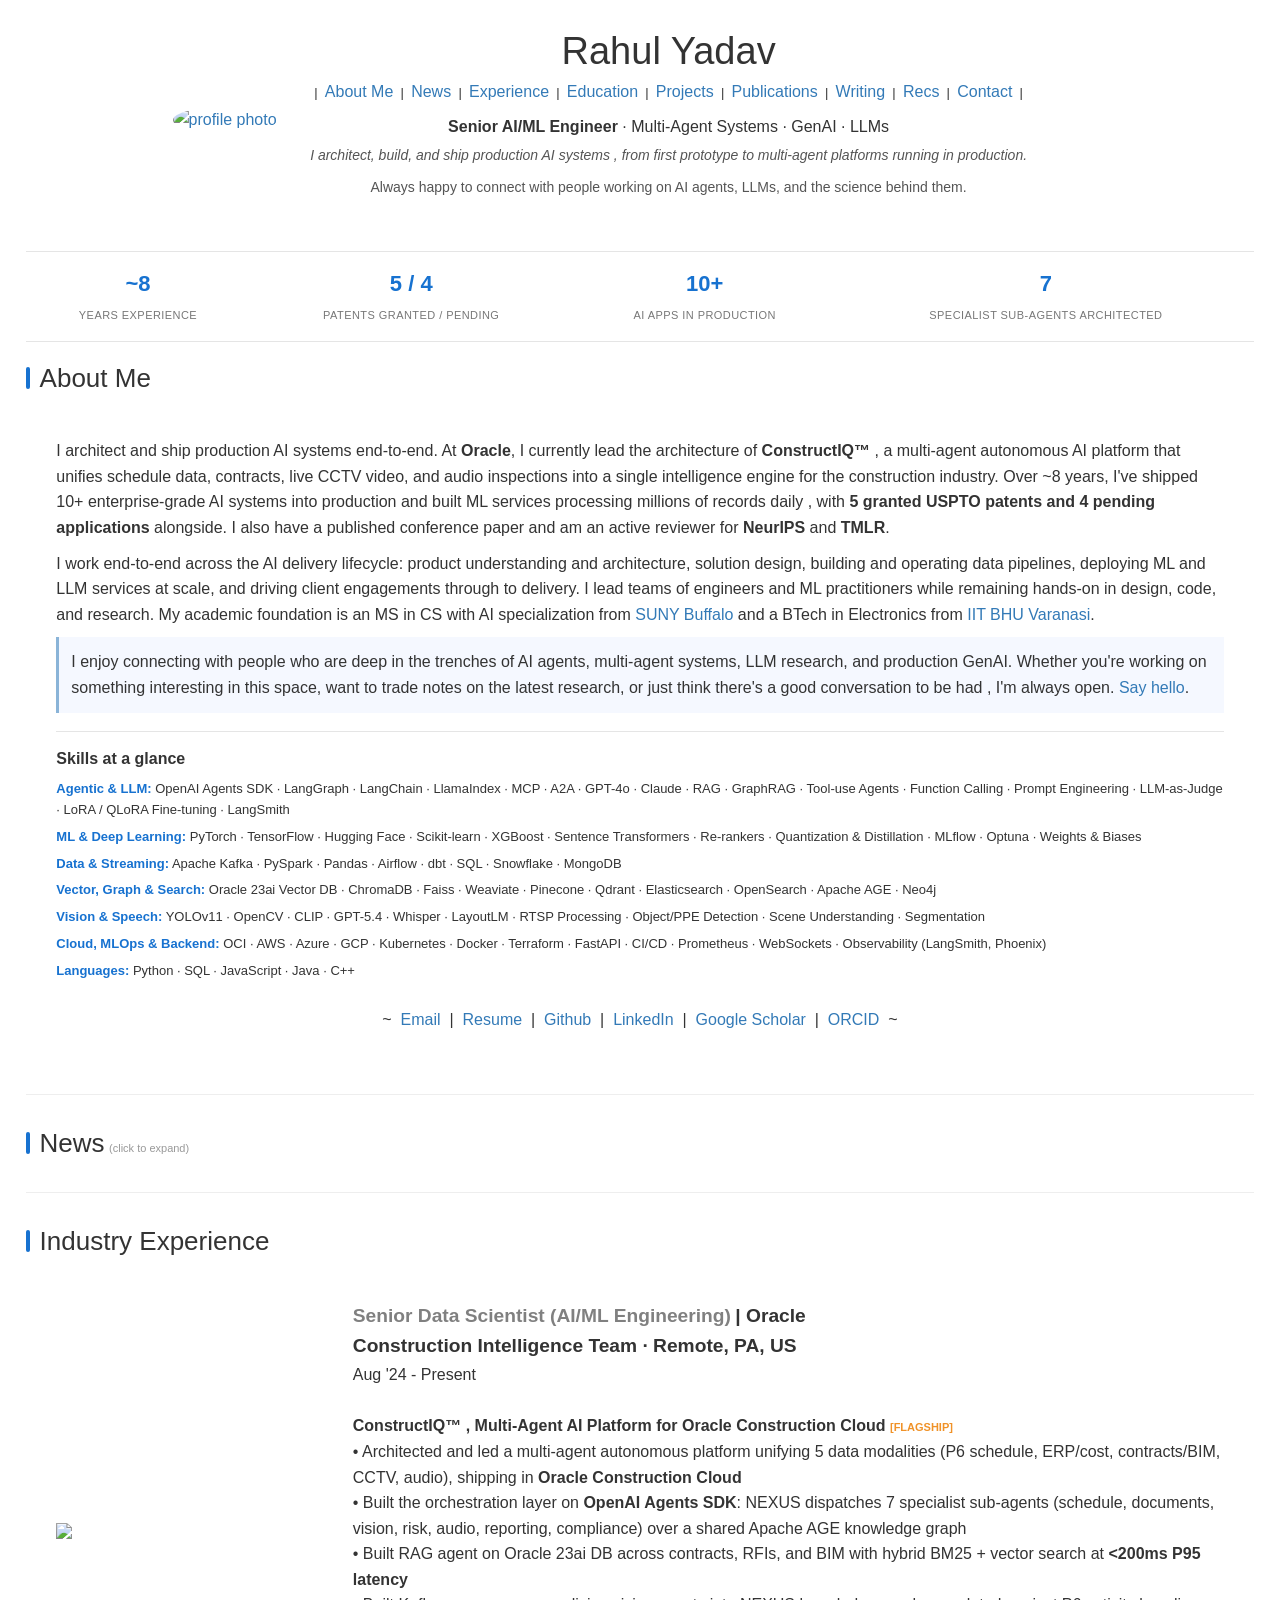
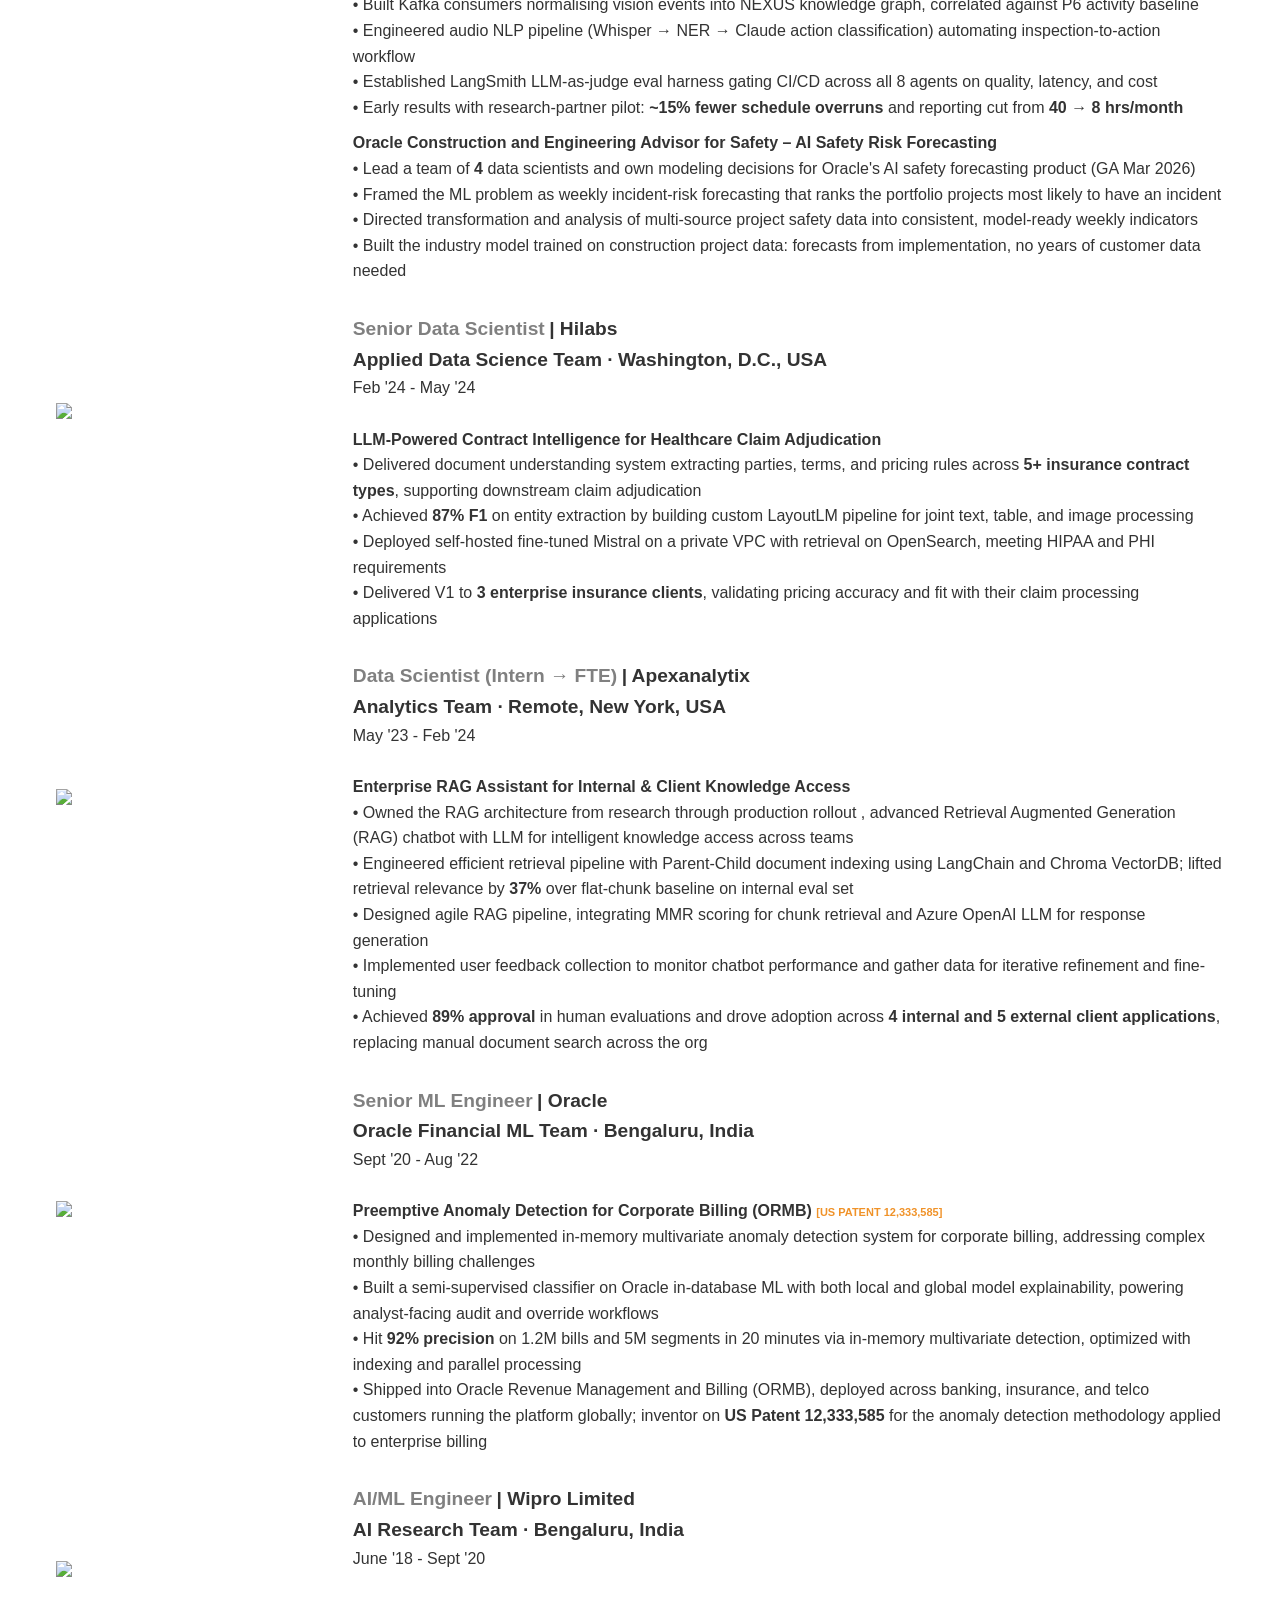
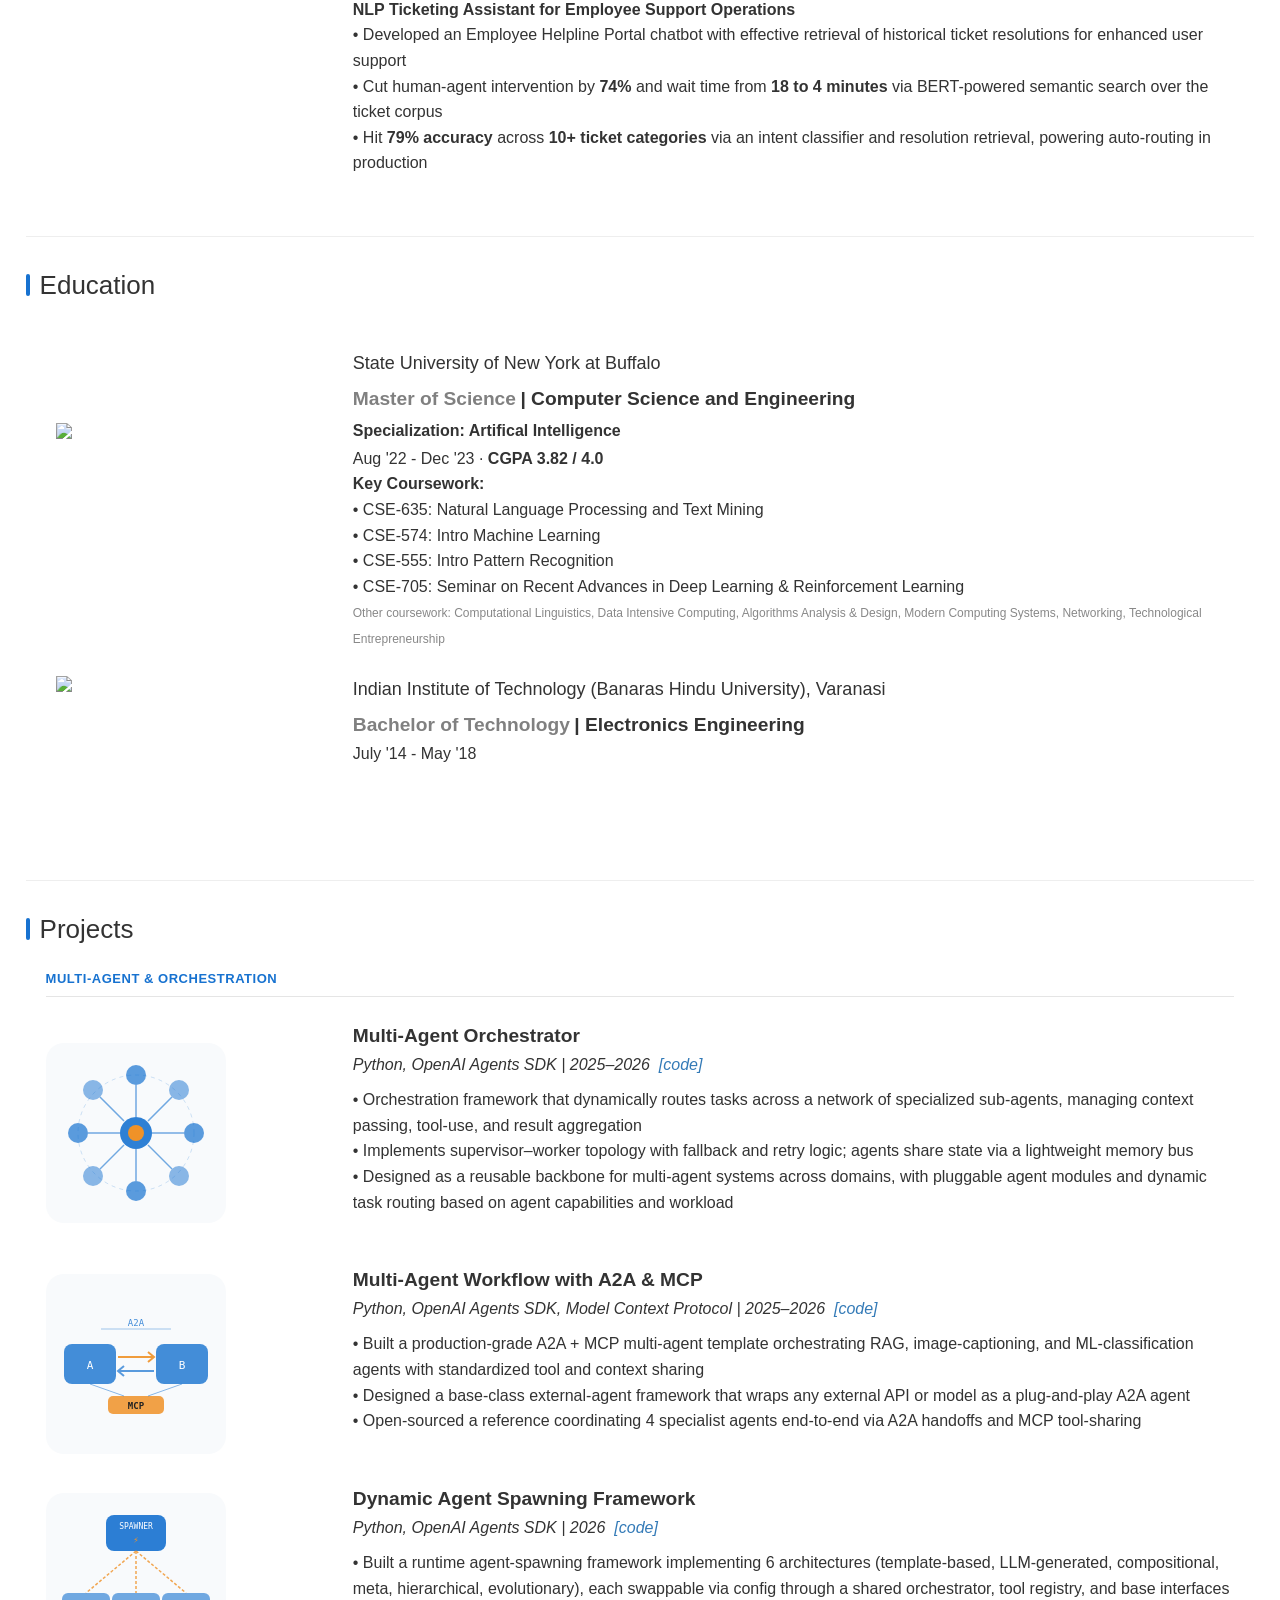
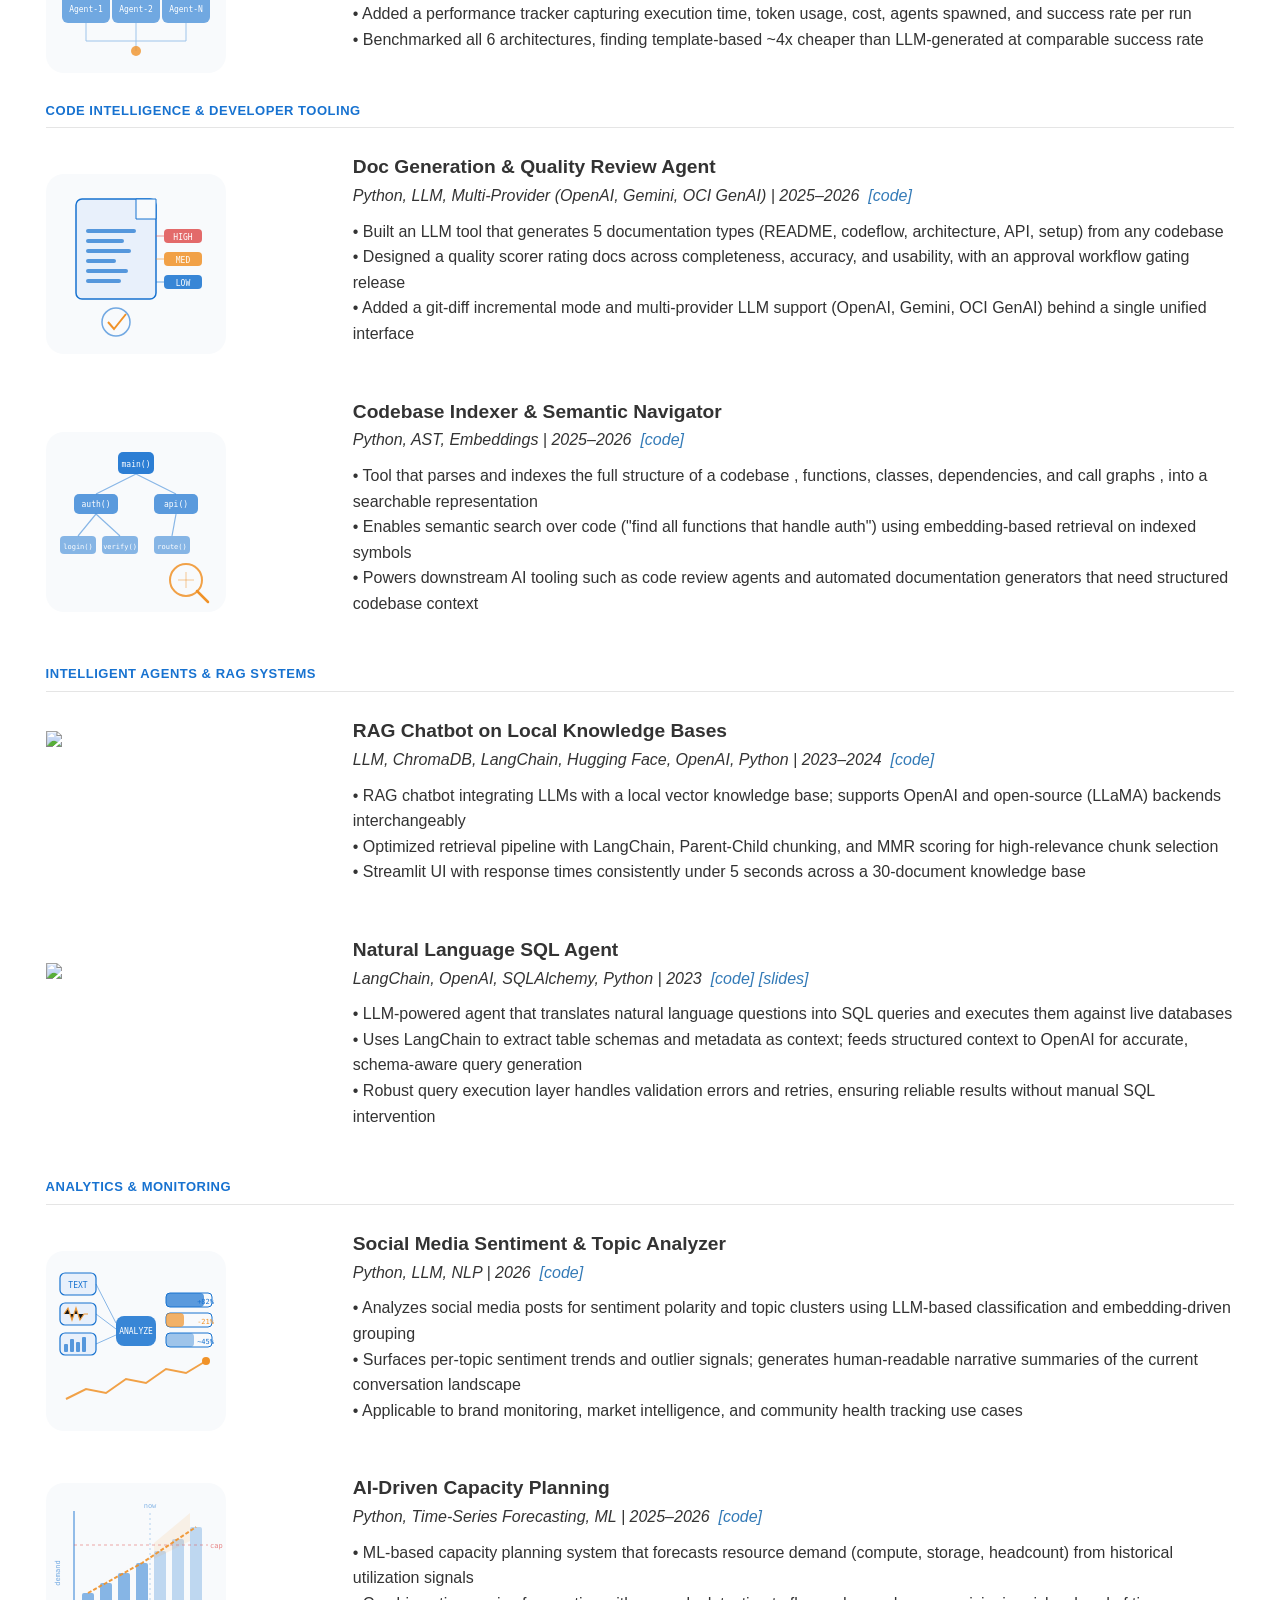
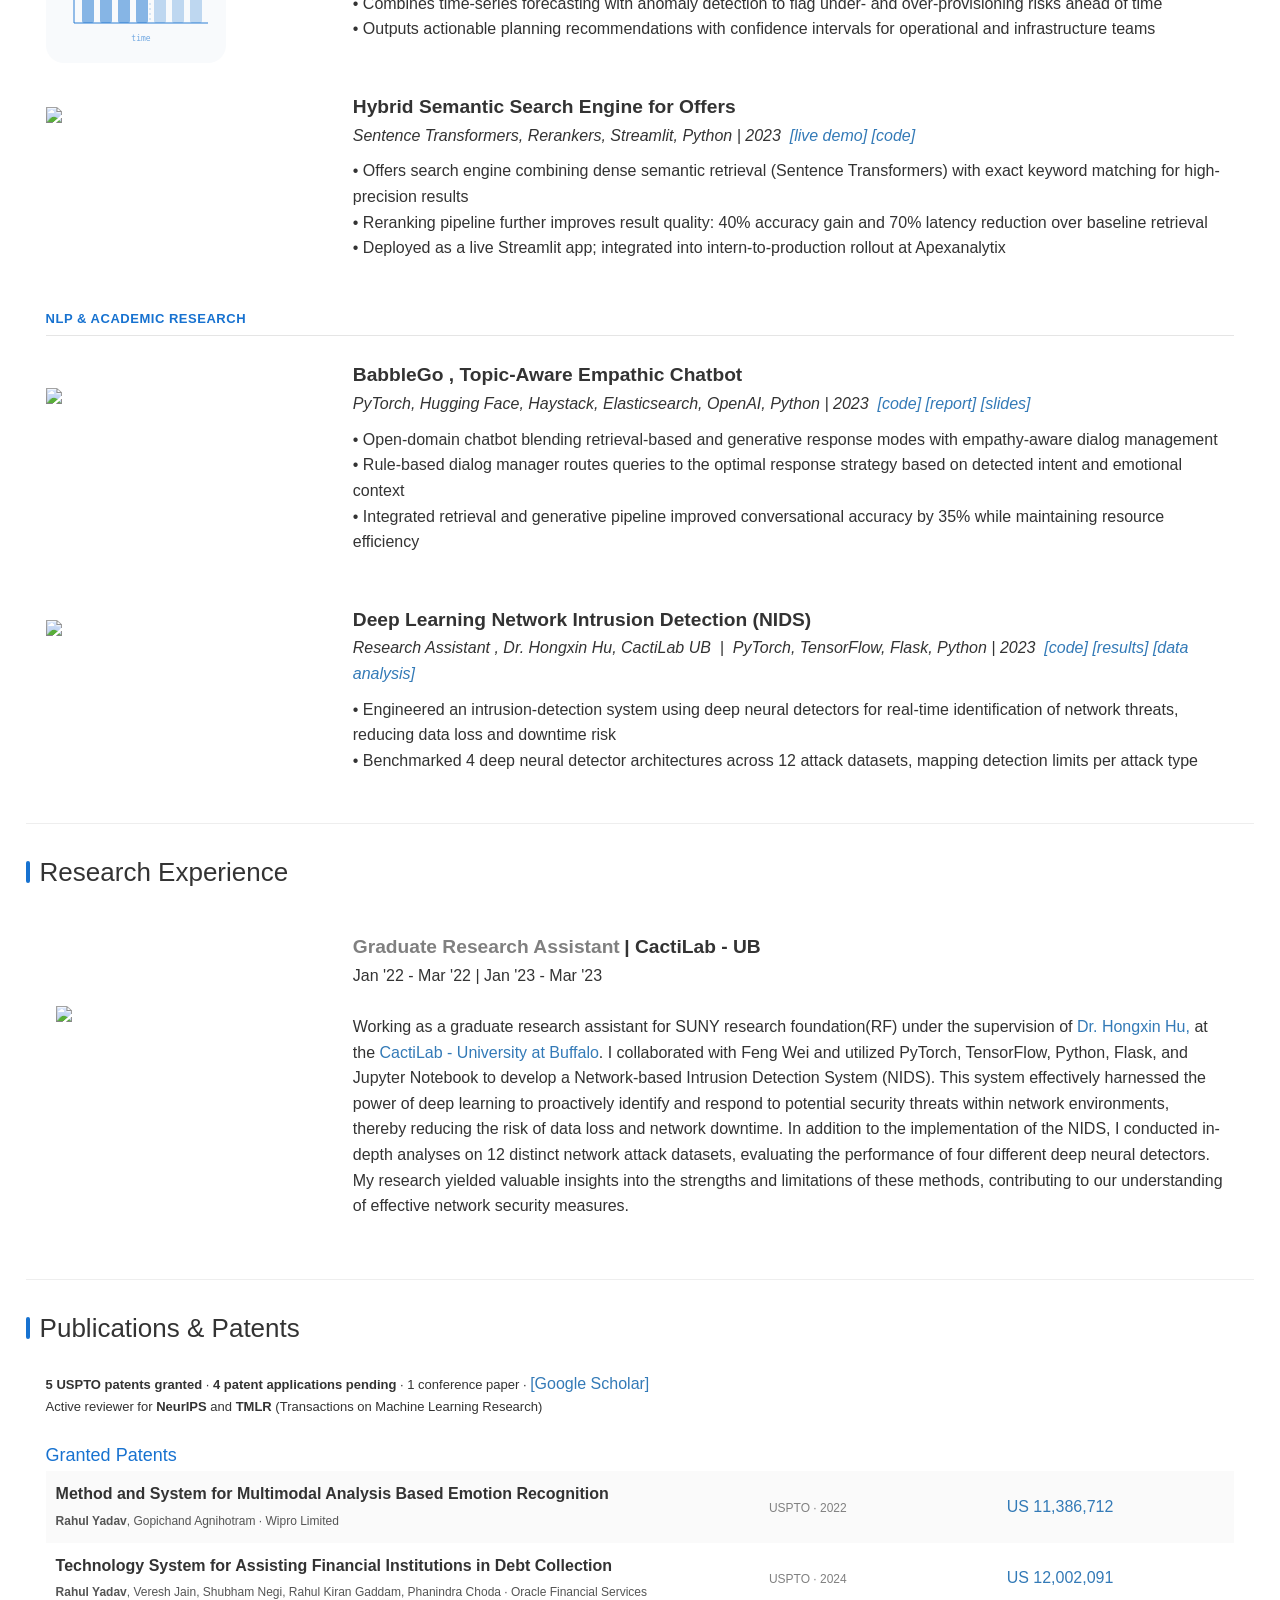
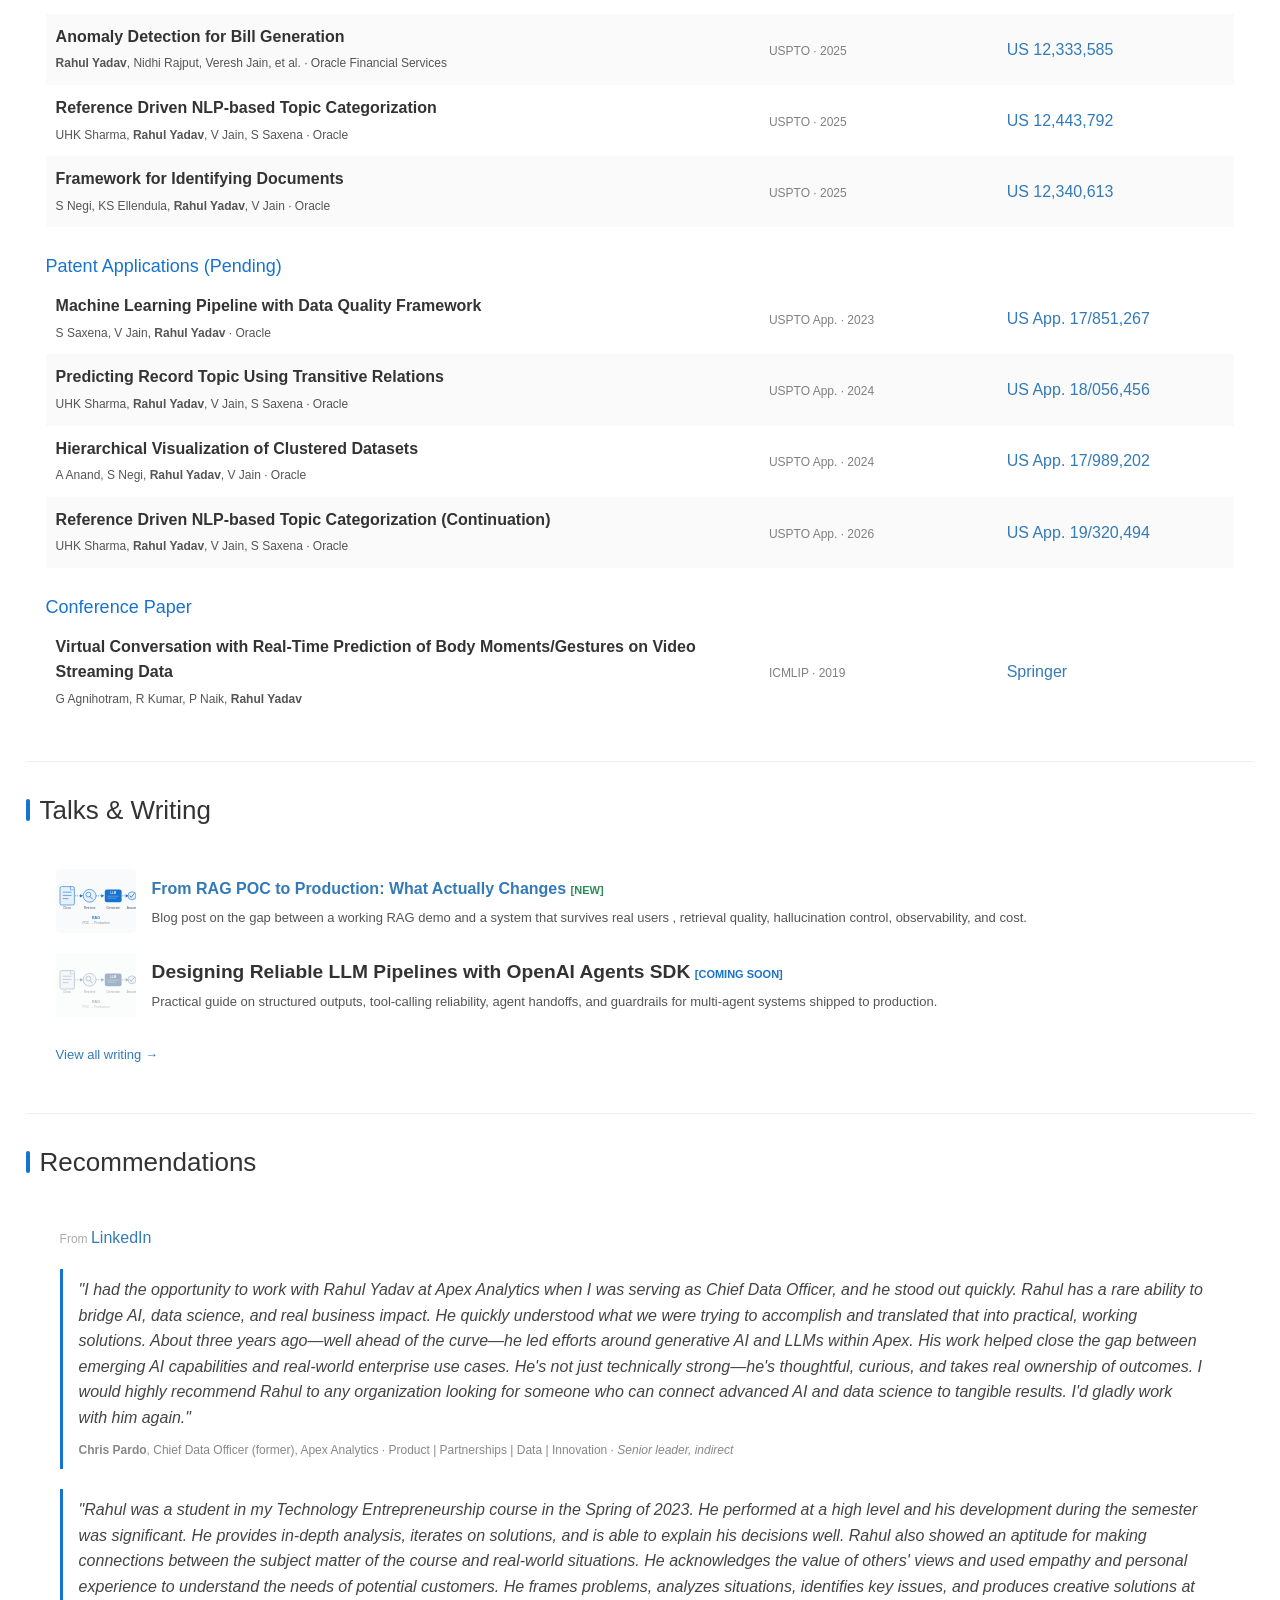
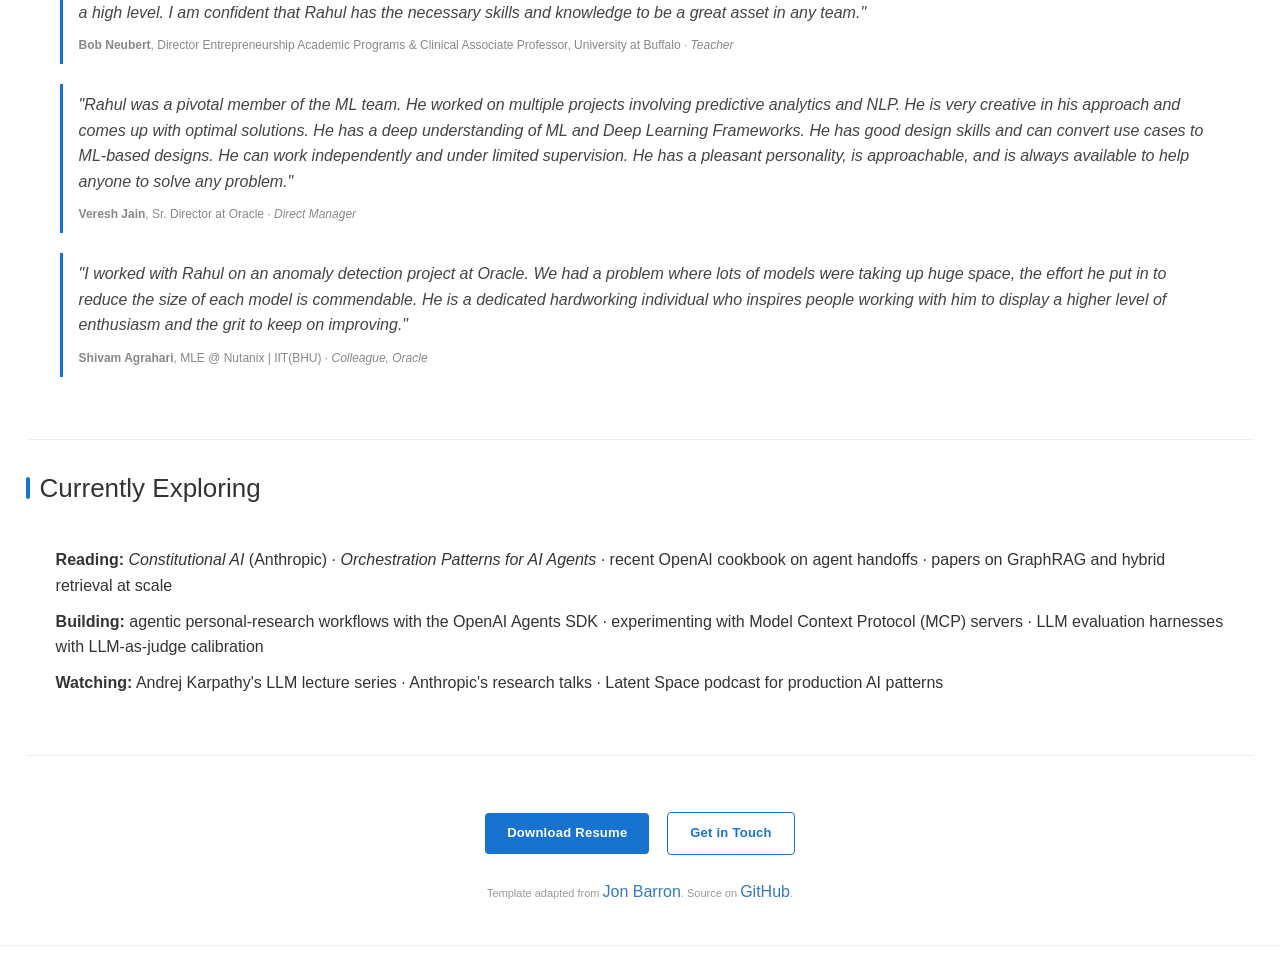
==== commit 0c12bed6: "Revert "update in reviewing record and published patents" This reverts commit 82dbb4d08dad5da7b44c5e" ====
--- a/index.html
+++ b/index.html
@@ -21,7 +21,7 @@
 
     <meta name="author" content="Rahul Yadav">
     <meta name="viewport" content="width=device-width, initial-scale=1">
-    <meta name="Description" content="Rahul Yadav | Senior Data Scientist | Multi-Agent Systems · Agentic AI · GenAI · LLMs · RAG · NLP | Oracle | IIT BHU · SUNY Buffalo | 6 USPTO patents granted, 3 pending">
+    <meta name="Description" content="Rahul Yadav | Senior AI/ML Engineer | Multi-Agent Systems · Agentic AI · GenAI · LLMs · RAG · NLP | Oracle | IIT BHU · SUNY Buffalo | 5 USPTO patents granted, 4 pending">
     <meta name="keywords" content="Rahul Yadav, Senior AI Engineer, Lead AI Engineer, ML Engineer, Applied Scientist, Data Scientist, Multi-Agent Systems, Agentic AI, OpenAI Agents SDK, AI Architect, LLM Engineer, GenAI, RAG, Production ML, MLOps, NLP, Oracle, IIT BHU, SUNY Buffalo, Patents">
 
     <link rel="icon" type="image/svg+xml" href="images/favicon.svg">
@@ -65,7 +65,7 @@
                                 &nbsp;|
                                 </p>
                                 <p style="text-align:center; margin-bottom: 4px;">
-                                <strong>Senior Data Scientist</strong> &middot; Multi-Agent Systems &middot; GenAI &middot; LLMs
+                                <strong>Senior AI/ML Engineer</strong> &middot; Multi-Agent Systems &middot; GenAI &middot; LLMs
                                 </p>
                                 <p style="text-align:center; font-style: italic; color: #555; font-size: 14px;">
                                 I architect, build, and ship production AI systems , from first prototype to multi-agent platforms running in production.
@@ -87,7 +87,7 @@
                                 <span style="font-size: 11px; color: #777; letter-spacing: 0.04em; text-transform: uppercase;">Years Experience</span>
                             </td>
                             <td style="text-align:center; padding: 14px 8px; border-top: 1px solid #e5e5e5; border-bottom: 1px solid #e5e5e5;">
-                                <span style="font-size: 22px; font-weight: 700; color: #1772d0;">6 / 3</span><br>
+                                <span style="font-size: 22px; font-weight: 700; color: #1772d0;">5 / 4</span><br>
                                 <span style="font-size: 11px; color: #777; letter-spacing: 0.04em; text-transform: uppercase;">Patents Granted / Pending</span>
                             </td>
                             <td style="text-align:center; padding: 14px 8px; border-top: 1px solid #e5e5e5; border-bottom: 1px solid #e5e5e5;">
@@ -95,15 +95,9 @@
                                 <span style="font-size: 11px; color: #777; letter-spacing: 0.04em; text-transform: uppercase;">AI Apps in Production</span>
                             </td>
                             <td style="text-align:center; padding: 14px 8px; border-top: 1px solid #e5e5e5; border-bottom: 1px solid #e5e5e5;">
-                                <span style="font-size: 22px; font-weight: 700; color: #1772d0;">4</span><br>
-                                <span style="font-size: 11px; color: #777; letter-spacing: 0.04em; text-transform: uppercase;">Peer Reviews &middot; TMLR, NeurIPS, IEEE Access</span>
-                            </td>
-                            <!-- Hidden for now: original tile
-                            <td style="text-align:center; padding: 14px 8px; border-top: 1px solid #e5e5e5; border-bottom: 1px solid #e5e5e5;">
                                 <span style="font-size: 22px; font-weight: 700; color: #1772d0;">7</span><br>
                                 <span style="font-size: 11px; color: #777; letter-spacing: 0.04em; text-transform: uppercase;">Specialist Sub-Agents Architected</span>
                             </td>
-                            -->
                         </tr>
                     </tbody>
                 </table>
@@ -116,10 +110,7 @@
                     <tr style="padding:0px">
                         <td style="padding:2.5%;width:63%;vertical-align:middle">
 
-                            <!-- Hidden for now: original About Me sentence
-                            At <strong>Oracle</strong>, I currently lead the architecture of <strong>ConstructIQ&trade;</strong> , a multi-agent autonomous AI platform that unifies schedule data, contracts, live CCTV video, and audio inspections into a single intelligence engine for the construction industry.
-                            -->
-                            <p>I architect and ship production AI systems end-to-end. At <strong>Oracle</strong> I lead the modelling team behind Oracle Construction and Engineering Advisor for Safety, an AI safety-risk forecasting product generally available since March 2026, and I am building an internal multi-agent proof of concept that brings together the construction data that today sits in separate systems: schedules, costs, contracts and building models, site video and audio. Over ~8 years, I've shipped 10+ enterprise-grade AI systems into production and built ML services processing millions of records daily , with <strong>6 granted USPTO patents and 3 pending applications</strong> alongside. I also have a published conference paper and am an active reviewer for <strong>TMLR</strong>, <strong>NeurIPS</strong> and <strong>IEEE Access</strong>.</p>
+                            <p>I architect and ship production AI systems end-to-end. At <strong>Oracle</strong>, I currently lead the architecture of <strong>ConstructIQ&trade;</strong> , a multi-agent autonomous AI platform that unifies schedule data, contracts, live CCTV video, and audio inspections into a single intelligence engine for the construction industry. Over ~8 years, I've shipped 10+ enterprise-grade AI systems into production and built ML services processing millions of records daily , with <strong>5 granted USPTO patents and 4 pending applications</strong> alongside. I also have a published conference paper and am an active reviewer for <strong>NeurIPS</strong> and <strong>TMLR</strong>.</p>
 
                             <p>I work end-to-end across the AI delivery lifecycle: product understanding and architecture, solution design, building and operating data pipelines, deploying ML and LLM services at scale, and driving client engagements through to delivery. I lead teams of engineers and ML practitioners while remaining hands-on in design, code, and research. My academic foundation is an MS in CS with AI specialization from <a href="https://www.buffalo.edu/" target="_blank">SUNY Buffalo</a> and a BTech in Electronics from <a href="https://iitbhu.ac.in/" target="_blank">IIT BHU Varanasi</a>.</p>
 
@@ -316,33 +307,11 @@
                             </div>
                         </td>
                         <td style="padding:10px;width:75%;vertical-align:top">
-                            <papertitle style="color:gray"><big>Senior Data Scientist (AI/ML Engineering)</big> </papertitle> <papertitle><big> | Oracle <br> Construction Intelligence Team &middot; Malvern, PA, US</big></papertitle>
+                            <papertitle style="color:gray"><big>Senior Data Scientist (AI/ML Engineering)</big> </papertitle> <papertitle><big> | Oracle <br> Construction Intelligence Team &middot; Remote, PA, US</big></papertitle>
                             <br>
                             Aug '24 - Present
                             <br>
                             <br>
-                            <p>
-                                <b>Multi-Agent Platform for Fragmented Construction Project Data</b>
-                                <br>
-                                <span>&#8226;</span>
-                                Architected multi-agent system unifying 5 data modalities (schedule, cost, contract/BIM, video, audio) to explain predicted outcomes
-                                <br>
-                                <span>&#8226;</span>
-                                Built orchestrator on <b>OpenAI Agents SDK</b> coordinating 7 specialist sub-agents over a shared Apache AGE knowledge graph
-                                <br>
-                                <span>&#8226;</span>
-                                Built RAG agent on Oracle 23ai DB across contracts, RFIs and BIM with hybrid BM25 + vector search at <b>&lt;200ms P95 latency</b>
-                                <br>
-                                <span>&#8226;</span>
-                                Built Kafka consumers normalising vision events into the knowledge graph, correlated against P6 activity baseline
-                                <br>
-                                <span>&#8226;</span>
-                                Engineered audio NLP pipeline (Whisper &rarr; NER &rarr; LLM action classification) automating inspection-to-action workflow
-                                <br>
-                                <span>&#8226;</span>
-                                Established LangSmith LLM-as-judge eval harness gating CI/CD across all 8 agents on quality, latency and cost
-                            </p>
-                            <!-- Hidden for now: original block
                             <p>
                                 <b>ConstructIQ&trade; , Multi-Agent AI Platform for Oracle Construction Cloud</b> <span style="font-size: 11px; color: #f09228; font-weight: 600;">[FLAGSHIP]</span>
                                 <br>
@@ -367,7 +336,6 @@
                                 <span>&#8226;</span>
                                 Early results with research-partner pilot: <b>~15% fewer schedule overruns</b> and reporting cut from <b>40 &rarr; 8 hrs/month</b>
                             </p>
-                            -->
                             <p>
                                 <b>Oracle Construction and Engineering Advisor for Safety &ndash; AI Safety Risk Forecasting</b>
                                 <br>
@@ -544,7 +512,7 @@
             <big><h4>State University of New York at Buffalo</h4></big>
             <papertitle style="color:gray"><big>Master of Science</big> </papertitle> <papertitle ><big>  |  Computer Science and Engineering</big></papertitle>
             <br>
-            <big><strong "font-weight:bold"> Specialization: Artificial Intelligence </strong></big>
+            <big><strong "font-weight:bold"> Specialization: Artifical Intelligence </strong></big>
             <br>
 
             Aug '22 - Dec '23 &middot; <b>CGPA 3.82 / 4.0</b>
@@ -921,7 +889,7 @@
                 <td style="padding:10px;width:75%;vertical-align:top">
                     <papertitle style="color:gray"><big>Graduate Research Assistant</big> </papertitle> <papertitle ><big> | CactiLab - UB </big></papertitle>
                     <br>
-                    Jan '23 - Mar '23
+                    Jan '22 - Mar '22 | Jan '23 - Mar '23
                     <br>
                     <br>
                     <p>Working as a graduate research assistant for SUNY research foundation(RF) under the supervision of <a href="https://engineering.buffalo.edu/computer-science-engineering/people/faculty-directory.host.html/content/shared/engineering/computer-science-engineering/profiles/faculty/hu-hongxin.html" target="_blank"> Dr. Hongxin Hu,</a> at the <a href="https://cactilab.github.io/" target="_blank"> CactiLab - University at Buffalo</a>. I collaborated with Feng Wei and utilized PyTorch, TensorFlow, Python, Flask, and Jupyter Notebook to develop a Network-based Intrusion Detection System (NIDS). This system effectively harnessed the power of deep learning to proactively identify and respond to potential security threats within network environments, thereby reducing the risk of data loss and network downtime. In addition to the implementation of the NIDS, I conducted in-depth analyses on 12 distinct network attack datasets, evaluating the performance of four different deep neural detectors. My research yielded valuable insights into the strengths and limitations of these methods, contributing to our understanding of effective network security measures.</p>
@@ -937,10 +905,10 @@
         <div id="content-publications" class="collapse in">
 
             <p style="padding: 14px 20px 0; font-size: 13px;">
-                <b>6 USPTO patents granted</b> &middot; <b>3 patent applications pending</b> &middot; 1 conference paper &middot;
+                <b>5 USPTO patents granted</b> &middot; <b>4 patent applications pending</b> &middot; 1 conference paper &middot;
                 <a href="https://scholar.google.com/citations?user=i39Fd6IAAAAJ&hl=en" target="_blank">[Google Scholar]</a>
                 <br>
-                Active reviewer for <b>TMLR</b> (Transactions on Machine Learning Research), <b>NeurIPS</b> and <b>IEEE Access</b>
+                Active reviewer for <b>NeurIPS</b> and <b>TMLR</b> (Transactions on Machine Learning Research)
             </p>
 
             <!-- Granted Patents -->
@@ -1012,19 +980,6 @@
                             <a href="https://patents.google.com/patent/US12340613B2/en" target="_blank">US 12,340,613</a>
                         </td>
                     </tr>
-                    <tr>
-                        <td style="padding: 10px; width: 60%;">
-                            <papertitle>Machine Learning Pipeline with Data Quality Framework</papertitle>
-                            <br>
-                            <span style="font-size: 12px; color: #555;">S Saxena, V Jain, <b>Rahul Yadav</b> &middot; Oracle</span>
-                        </td>
-                        <td style="padding: 10px; width: 20%; vertical-align: middle;">
-                            <span style="font-size: 12px; color: gray;">USPTO &middot; 2026</span>
-                        </td>
-                        <td style="padding: 10px; width: 20%; vertical-align: middle;">
-                            <a href="https://patents.google.com/patent/US12694306B2/en" target="_blank">US 12,694,306</a>
-                        </td>
-                    </tr>
                 </tbody>
             </table>
 
@@ -1032,6 +987,19 @@
             <h4 style="padding: 18px 20px 6px; margin: 0; color: #1772d0;">Patent Applications (Pending)</h4>
             <table border="0" class="bg_colour" style="padding: 0 20px 12px; width: 100%; border: 0px; border-spacing: 0px; border-collapse: separate;">
                 <tbody>
+                    <tr>
+                        <td style="padding: 10px; width: 60%;">
+                            <papertitle>Machine Learning Pipeline with Data Quality Framework</papertitle>
+                            <br>
+                            <span style="font-size: 12px; color: #555;">S Saxena, V Jain, <b>Rahul Yadav</b> &middot; Oracle</span>
+                        </td>
+                        <td style="padding: 10px; width: 20%; vertical-align: middle;">
+                            <span style="font-size: 12px; color: gray;">USPTO App. &middot; 2023</span>
+                        </td>
+                        <td style="padding: 10px; width: 20%; vertical-align: middle;">
+                            <a href="https://patents.google.com/patent/US20230419130A1/en" target="_blank">US App. 17/851,267</a>
+                        </td>
+                    </tr>
                     <tr style="background-color: #fafafa;">
                         <td style="padding: 10px; width: 60%;">
                             <papertitle>Predicting Record Topic Using Transitive Relations</papertitle>
@@ -1177,7 +1145,7 @@
 
                         <blockquote style="border-left: 3px solid #1772d0; padding: 8px 16px; margin: 0 0 20px 0; font-size: 13px; color: #444;">
                             <p style="margin: 0 0 10px 0;"><i>"Rahul was a pivotal member of the ML team. He worked on multiple projects involving predictive analytics and NLP. He is very creative in his approach and comes up with optimal solutions. He has a deep understanding of ML and Deep Learning Frameworks. He has good design skills and can convert use cases to ML-based designs. He can work independently and under limited supervision. He has a pleasant personality, is approachable, and is always available to help anyone to solve any problem."</i></p>
-                            <span style="font-size: 12px; color: #888;"><b>Veresh Jain</b>, Senior Director (former), Oracle Financial Services &middot; <em>Led the ML organisation</em></span>
+                            <span style="font-size: 12px; color: #888;"><b>Veresh Jain</b>, Sr. Director at Oracle &middot; <em>Direct Manager</em></span>
                         </blockquote>
 
                         <blockquote style="border-left: 3px solid #1772d0; padding: 8px 16px; margin: 0 0 8px 0; font-size: 13px; color: #444;">
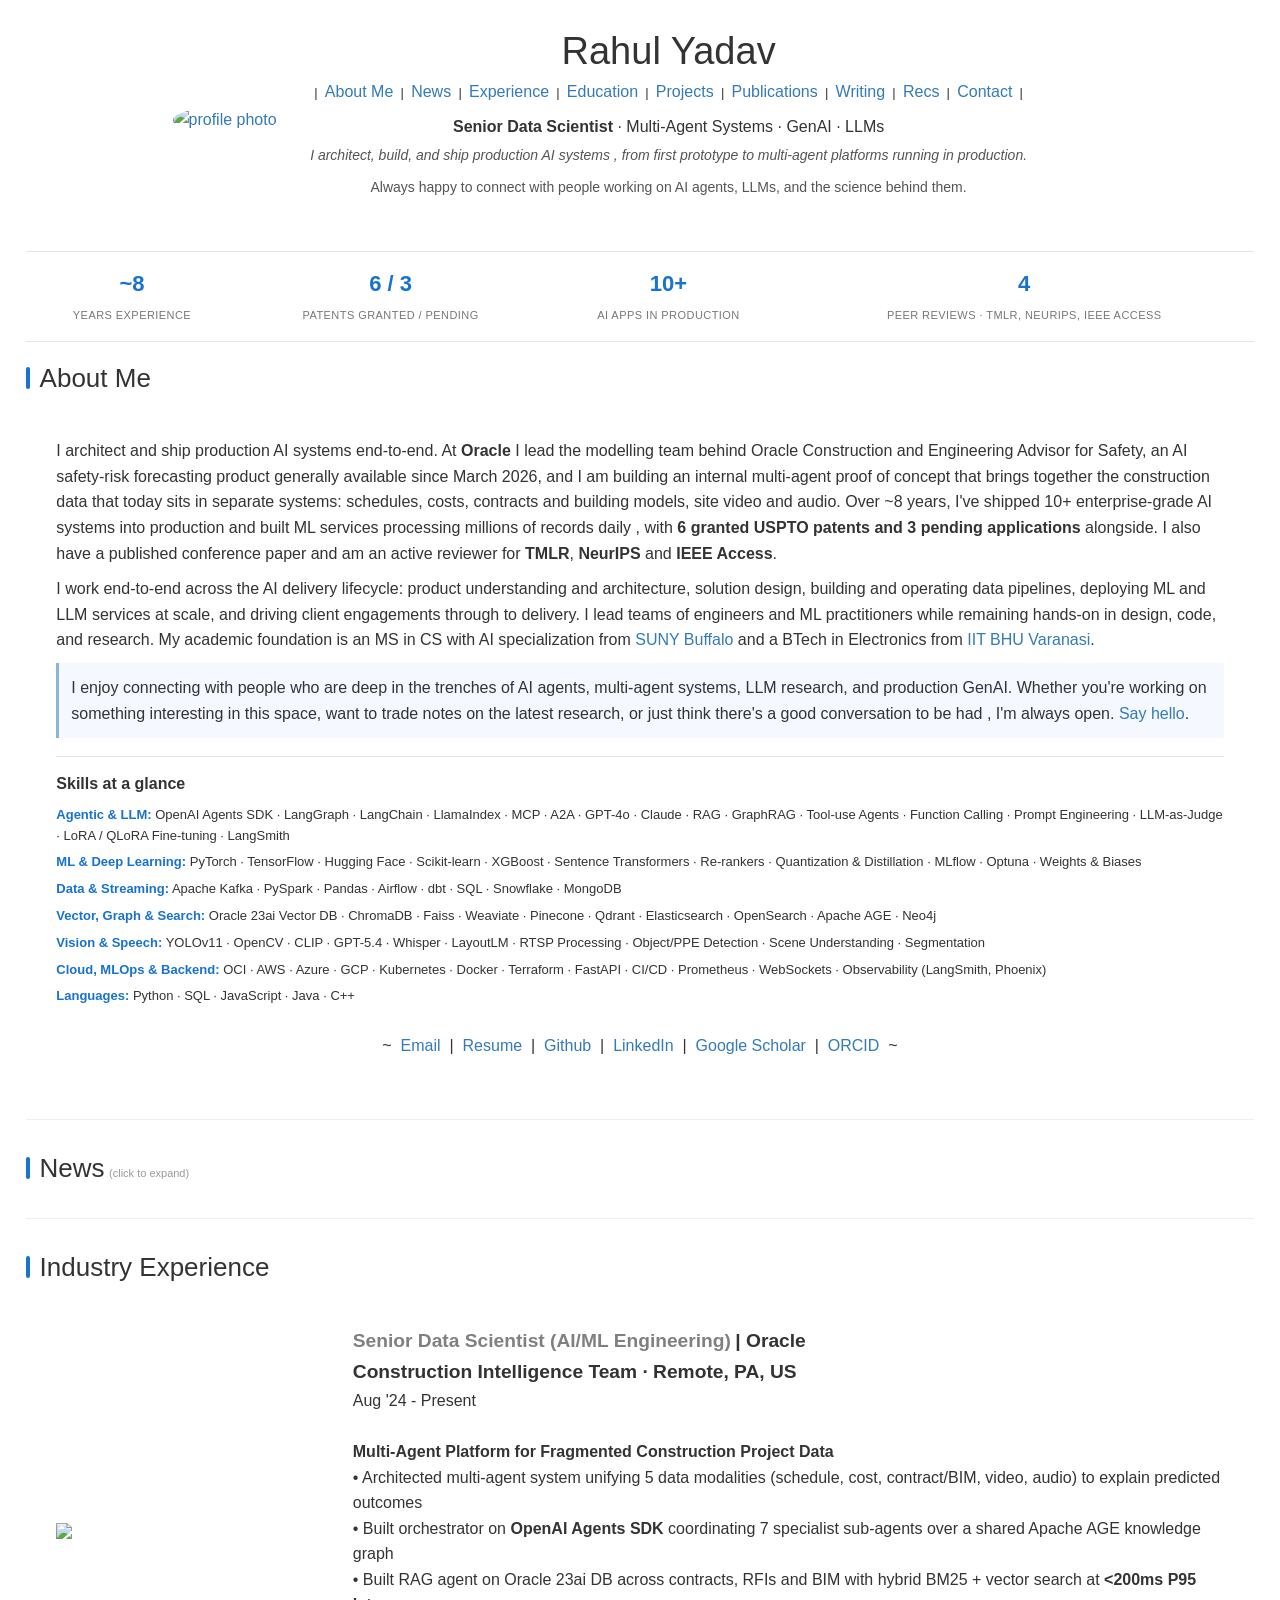
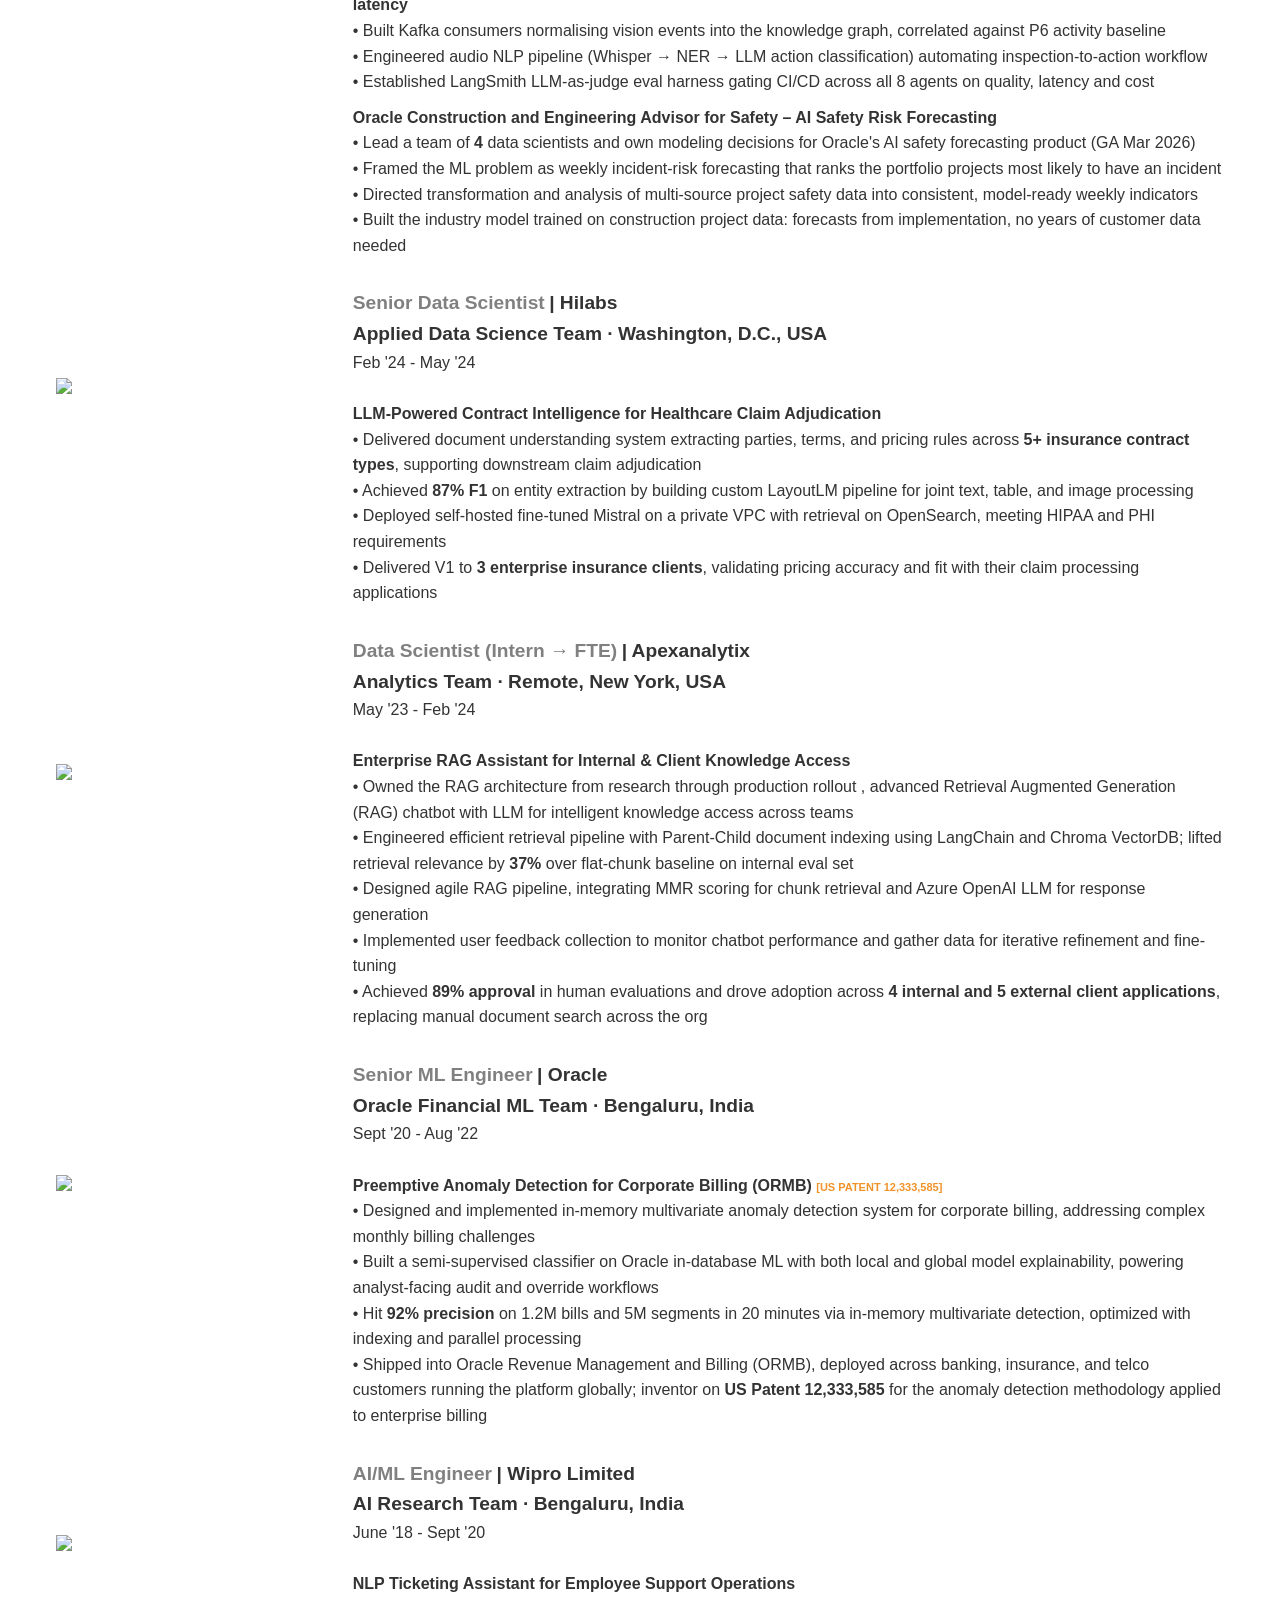
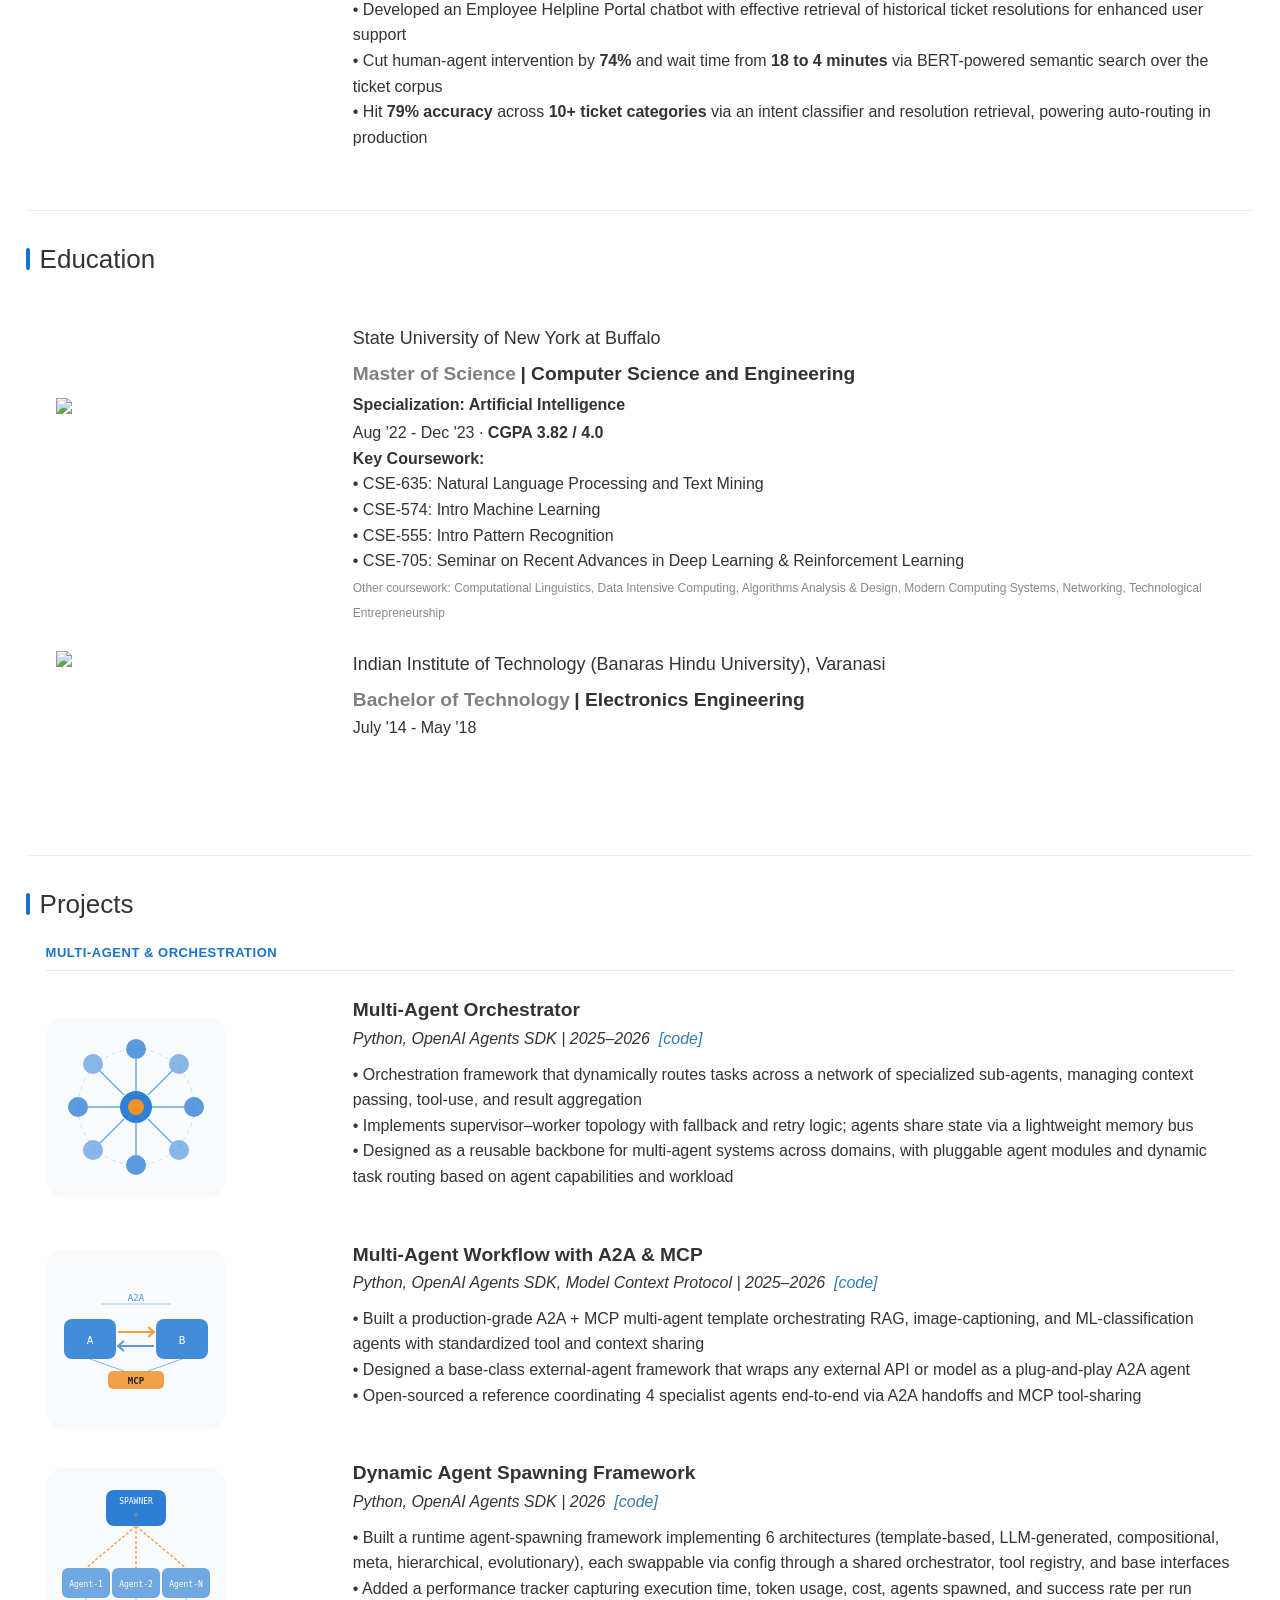
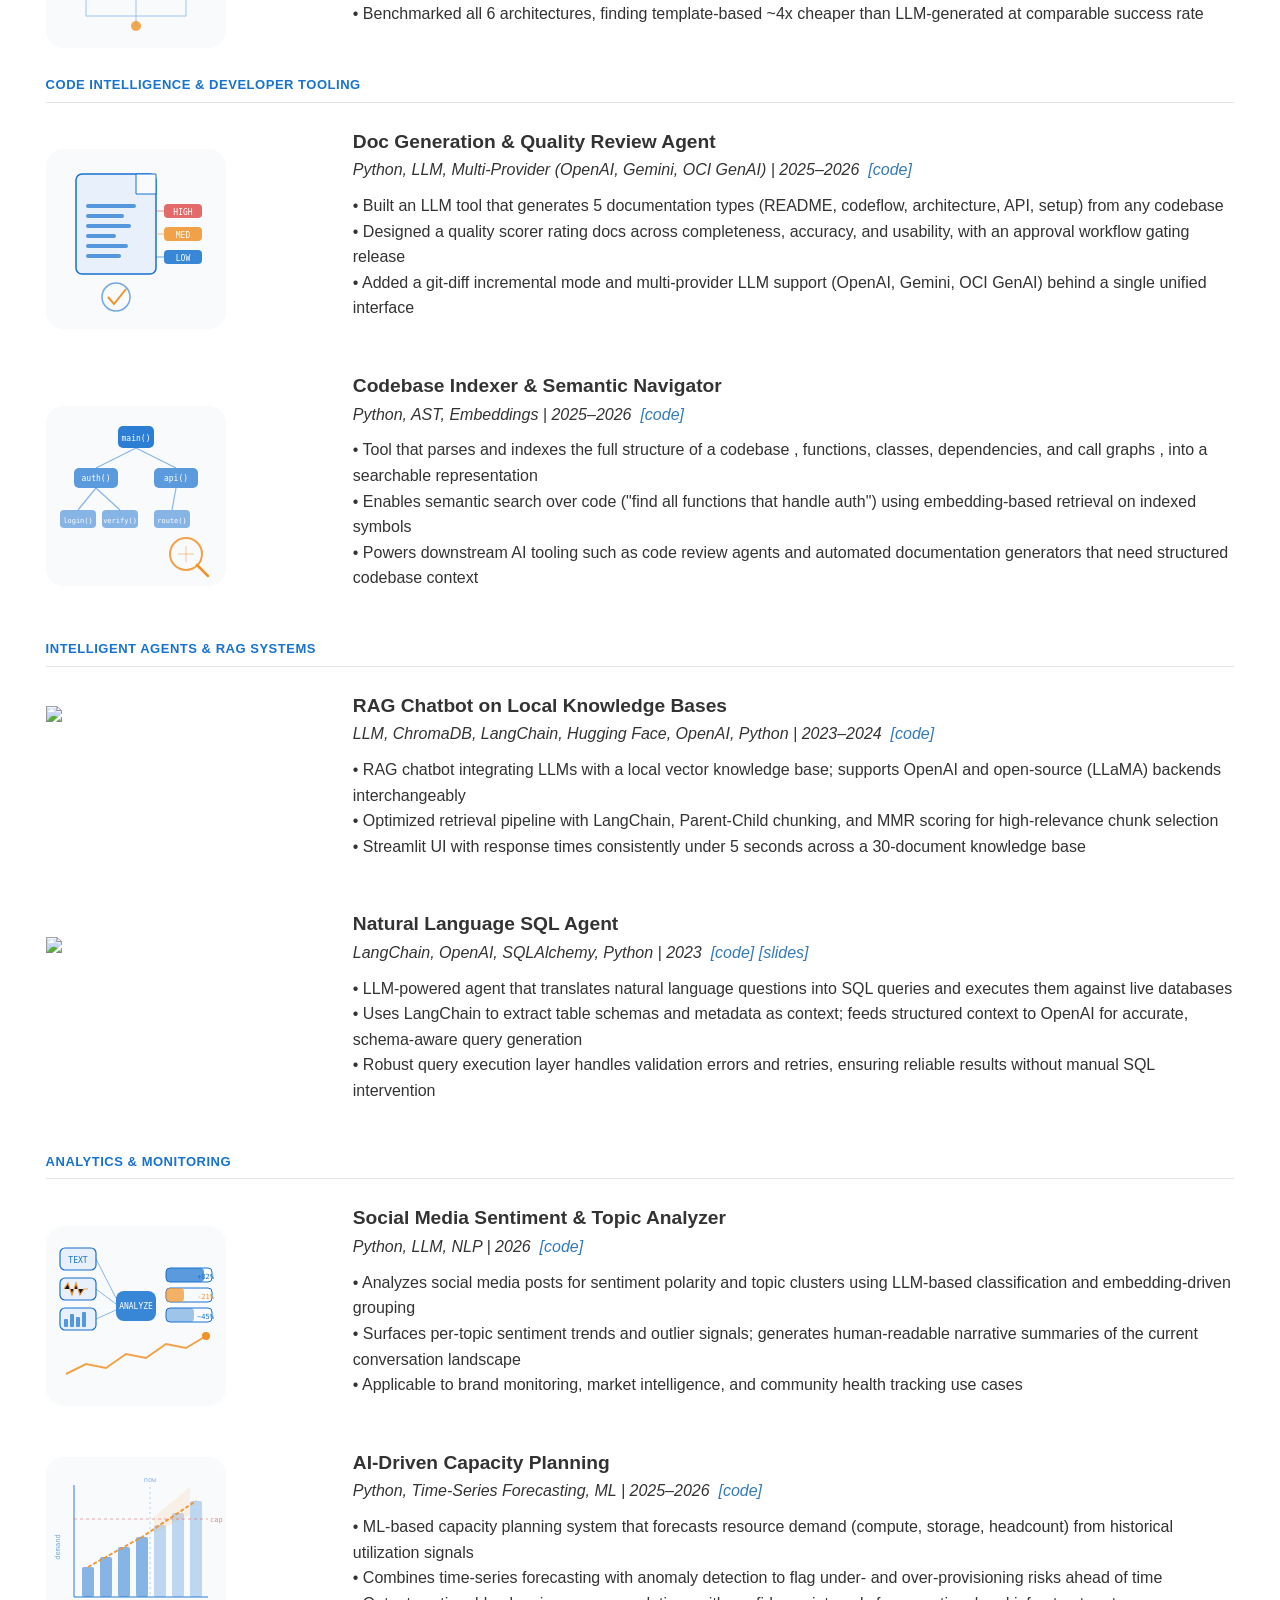
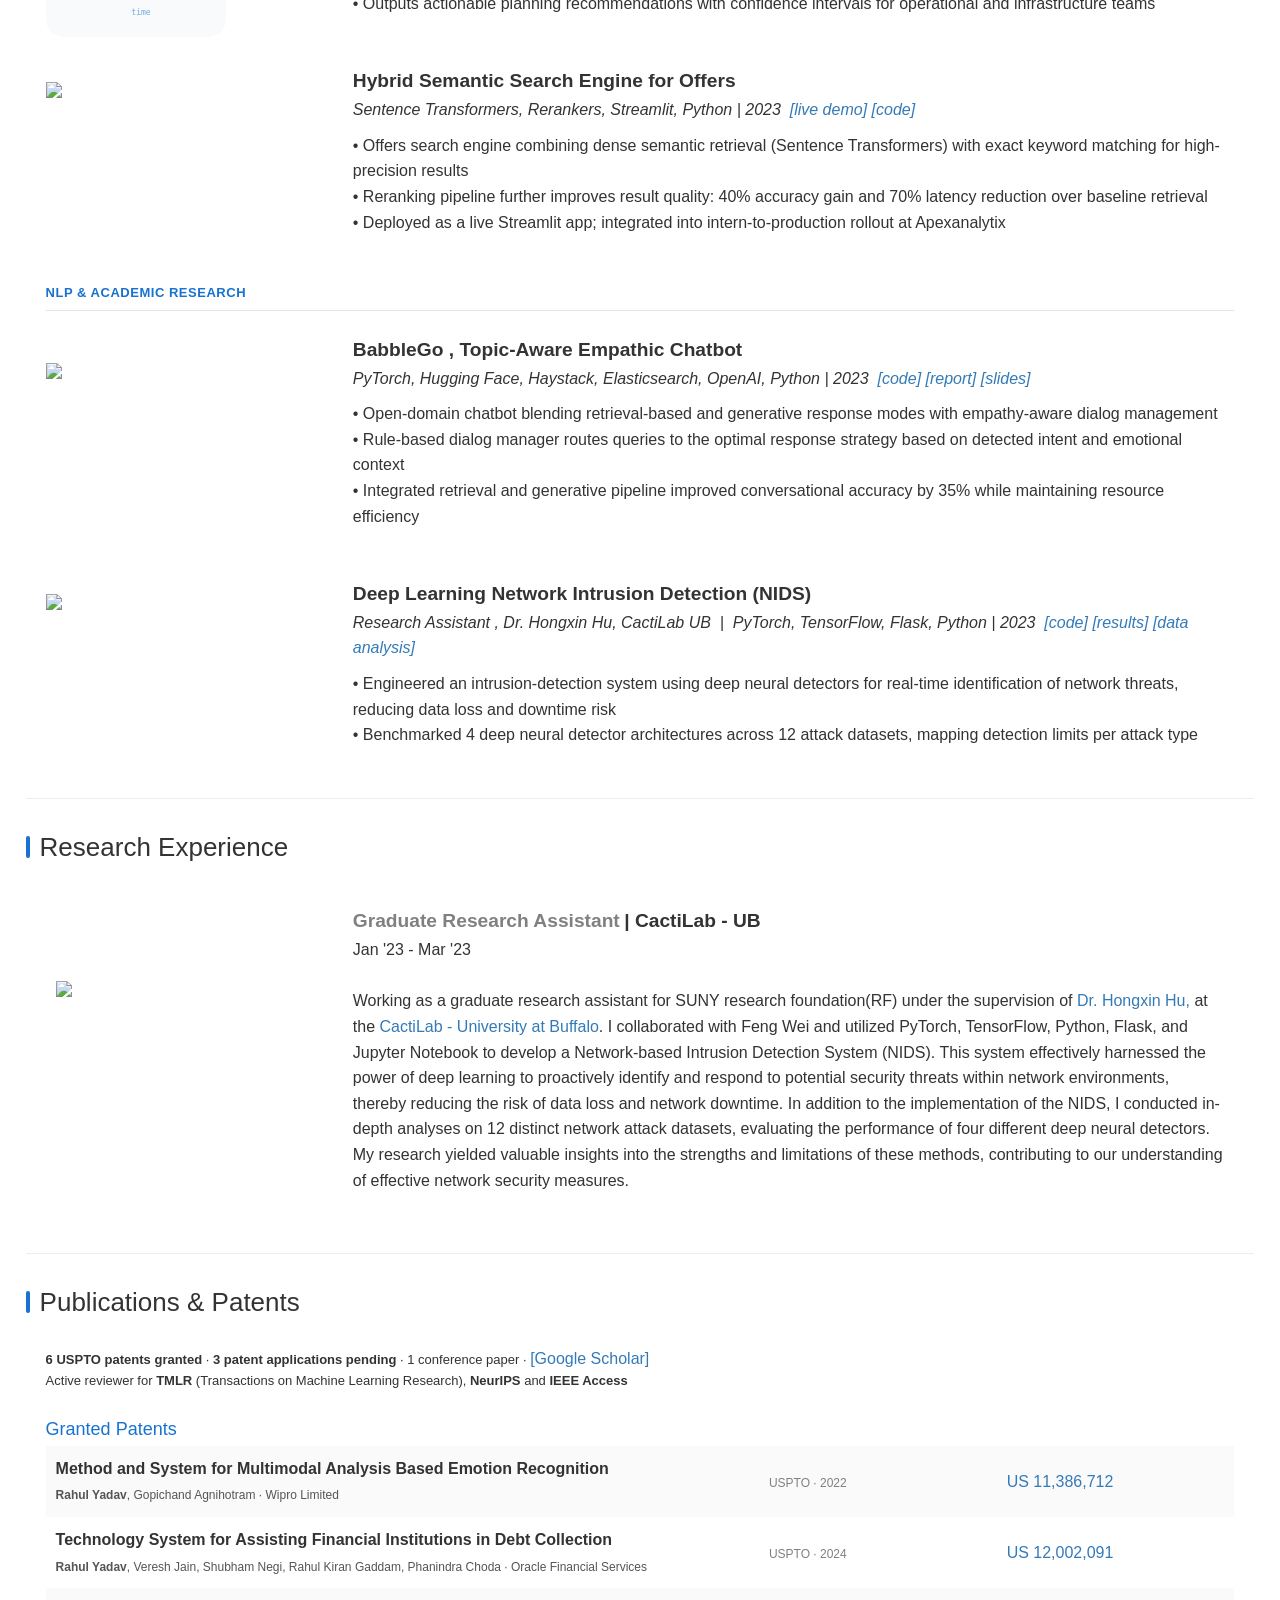
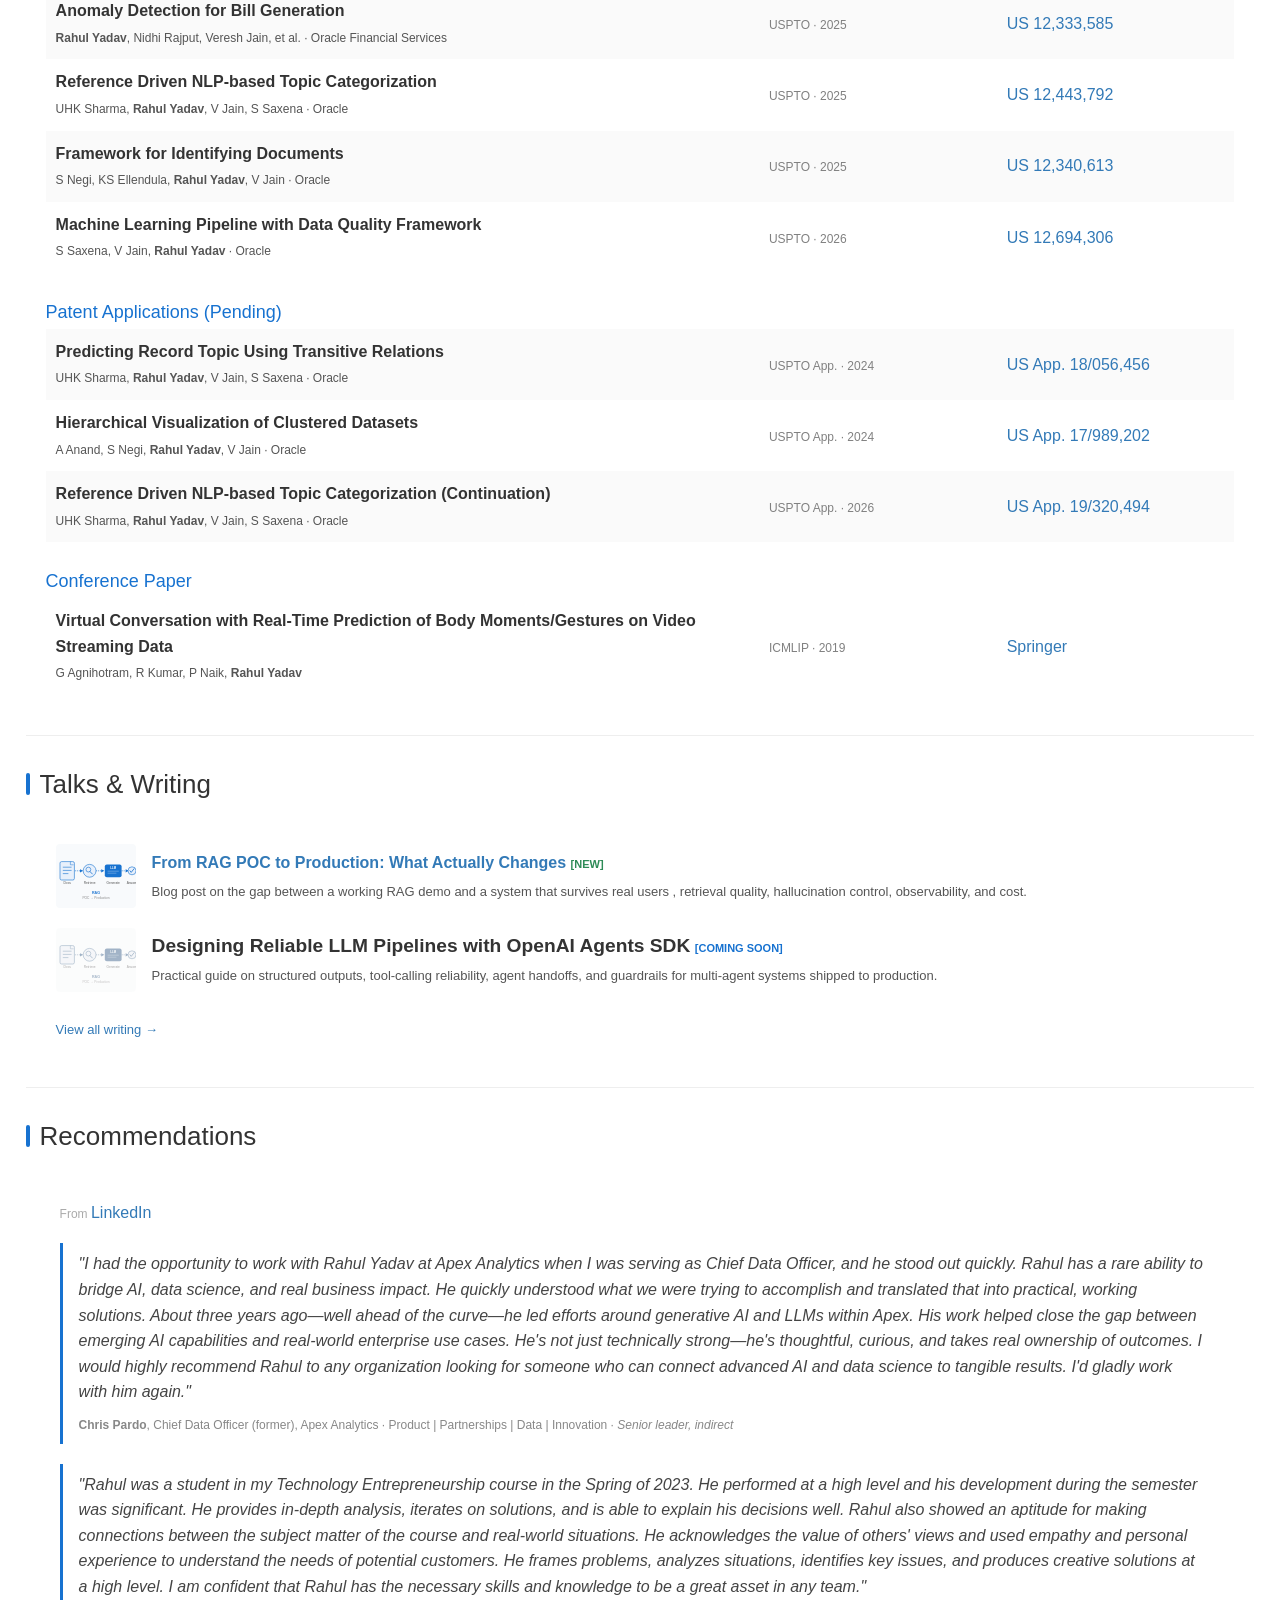
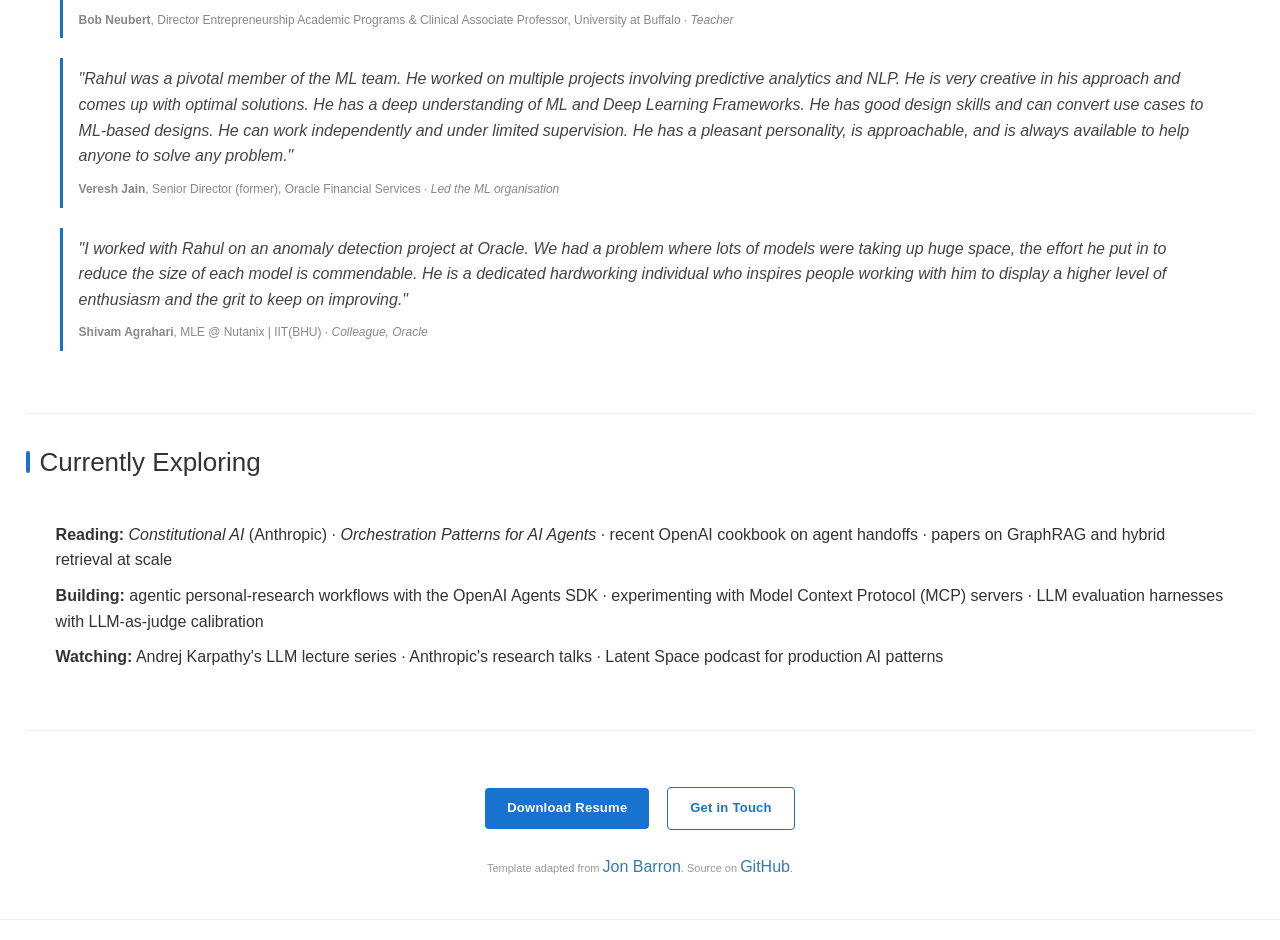
==== commit 2d523759: "fixing the recent commit" ====
--- a/index.html
+++ b/index.html
@@ -21,7 +21,7 @@
 
     <meta name="author" content="Rahul Yadav">
     <meta name="viewport" content="width=device-width, initial-scale=1">
-    <meta name="Description" content="Rahul Yadav | Senior AI/ML Engineer | Multi-Agent Systems · Agentic AI · GenAI · LLMs · RAG · NLP | Oracle | IIT BHU · SUNY Buffalo | 5 USPTO patents granted, 4 pending">
+    <meta name="Description" content="Rahul Yadav | Senior Data Scientist | Multi-Agent Systems · Agentic AI · GenAI · LLMs · RAG · NLP | Oracle | IIT BHU · SUNY Buffalo | 6 USPTO patents granted, 3 pending">
     <meta name="keywords" content="Rahul Yadav, Senior AI Engineer, Lead AI Engineer, ML Engineer, Applied Scientist, Data Scientist, Multi-Agent Systems, Agentic AI, OpenAI Agents SDK, AI Architect, LLM Engineer, GenAI, RAG, Production ML, MLOps, NLP, Oracle, IIT BHU, SUNY Buffalo, Patents">
 
     <link rel="icon" type="image/svg+xml" href="images/favicon.svg">
@@ -65,7 +65,7 @@
                                 &nbsp;|
                                 </p>
                                 <p style="text-align:center; margin-bottom: 4px;">
-                                <strong>Senior AI/ML Engineer</strong> &middot; Multi-Agent Systems &middot; GenAI &middot; LLMs
+                                <strong>Senior Data Scientist</strong> &middot; Multi-Agent Systems &middot; GenAI &middot; LLMs
                                 </p>
                                 <p style="text-align:center; font-style: italic; color: #555; font-size: 14px;">
                                 I architect, build, and ship production AI systems , from first prototype to multi-agent platforms running in production.
@@ -87,7 +87,7 @@
                                 <span style="font-size: 11px; color: #777; letter-spacing: 0.04em; text-transform: uppercase;">Years Experience</span>
                             </td>
                             <td style="text-align:center; padding: 14px 8px; border-top: 1px solid #e5e5e5; border-bottom: 1px solid #e5e5e5;">
-                                <span style="font-size: 22px; font-weight: 700; color: #1772d0;">5 / 4</span><br>
+                                <span style="font-size: 22px; font-weight: 700; color: #1772d0;">6 / 3</span><br>
                                 <span style="font-size: 11px; color: #777; letter-spacing: 0.04em; text-transform: uppercase;">Patents Granted / Pending</span>
                             </td>
                             <td style="text-align:center; padding: 14px 8px; border-top: 1px solid #e5e5e5; border-bottom: 1px solid #e5e5e5;">
@@ -95,9 +95,15 @@
                                 <span style="font-size: 11px; color: #777; letter-spacing: 0.04em; text-transform: uppercase;">AI Apps in Production</span>
                             </td>
                             <td style="text-align:center; padding: 14px 8px; border-top: 1px solid #e5e5e5; border-bottom: 1px solid #e5e5e5;">
+                                <span style="font-size: 22px; font-weight: 700; color: #1772d0;">4</span><br>
+                                <span style="font-size: 11px; color: #777; letter-spacing: 0.04em; text-transform: uppercase;">Peer Reviews &middot; TMLR, NeurIPS, IEEE Access</span>
+                            </td>
+                            <!-- Hidden for now: original tile
+                            <td style="text-align:center; padding: 14px 8px; border-top: 1px solid #e5e5e5; border-bottom: 1px solid #e5e5e5;">
                                 <span style="font-size: 22px; font-weight: 700; color: #1772d0;">7</span><br>
                                 <span style="font-size: 11px; color: #777; letter-spacing: 0.04em; text-transform: uppercase;">Specialist Sub-Agents Architected</span>
                             </td>
+                            -->
                         </tr>
                     </tbody>
                 </table>
@@ -110,7 +116,10 @@
                     <tr style="padding:0px">
                         <td style="padding:2.5%;width:63%;vertical-align:middle">
 
-                            <p>I architect and ship production AI systems end-to-end. At <strong>Oracle</strong>, I currently lead the architecture of <strong>ConstructIQ&trade;</strong> , a multi-agent autonomous AI platform that unifies schedule data, contracts, live CCTV video, and audio inspections into a single intelligence engine for the construction industry. Over ~8 years, I've shipped 10+ enterprise-grade AI systems into production and built ML services processing millions of records daily , with <strong>5 granted USPTO patents and 4 pending applications</strong> alongside. I also have a published conference paper and am an active reviewer for <strong>NeurIPS</strong> and <strong>TMLR</strong>.</p>
+                            <!-- Hidden for now: original About Me sentence
+                            At <strong>Oracle</strong>, I currently lead the architecture of <strong>ConstructIQ&trade;</strong> , a multi-agent autonomous AI platform that unifies schedule data, contracts, live CCTV video, and audio inspections into a single intelligence engine for the construction industry.
+                            -->
+                            <p>I architect and ship production AI systems end-to-end. At <strong>Oracle</strong> I lead the modelling team behind Oracle Construction and Engineering Advisor for Safety, an AI safety-risk forecasting product generally available since March 2026, and I am building an internal multi-agent proof of concept that brings together the construction data that today sits in separate systems: schedules, costs, contracts and building models, site video and audio. Over ~8 years, I've shipped 10+ enterprise-grade AI systems into production and built ML services processing millions of records daily , with <strong>6 granted USPTO patents and 3 pending applications</strong> alongside. I also have a published conference paper and am an active reviewer for <strong>TMLR</strong>, <strong>NeurIPS</strong> and <strong>IEEE Access</strong>.</p>
 
                             <p>I work end-to-end across the AI delivery lifecycle: product understanding and architecture, solution design, building and operating data pipelines, deploying ML and LLM services at scale, and driving client engagements through to delivery. I lead teams of engineers and ML practitioners while remaining hands-on in design, code, and research. My academic foundation is an MS in CS with AI specialization from <a href="https://www.buffalo.edu/" target="_blank">SUNY Buffalo</a> and a BTech in Electronics from <a href="https://iitbhu.ac.in/" target="_blank">IIT BHU Varanasi</a>.</p>
 
@@ -313,6 +322,28 @@
                             <br>
                             <br>
                             <p>
+                                <b>Multi-Agent Platform for Fragmented Construction Project Data</b>
+                                <br>
+                                <span>&#8226;</span>
+                                Architected multi-agent system unifying 5 data modalities (schedule, cost, contract/BIM, video, audio) to explain predicted outcomes
+                                <br>
+                                <span>&#8226;</span>
+                                Built orchestrator on <b>OpenAI Agents SDK</b> coordinating 7 specialist sub-agents over a shared Apache AGE knowledge graph
+                                <br>
+                                <span>&#8226;</span>
+                                Built RAG agent on Oracle 23ai DB across contracts, RFIs and BIM with hybrid BM25 + vector search at <b>&lt;200ms P95 latency</b>
+                                <br>
+                                <span>&#8226;</span>
+                                Built Kafka consumers normalising vision events into the knowledge graph, correlated against P6 activity baseline
+                                <br>
+                                <span>&#8226;</span>
+                                Engineered audio NLP pipeline (Whisper &rarr; NER &rarr; LLM action classification) automating inspection-to-action workflow
+                                <br>
+                                <span>&#8226;</span>
+                                Established LangSmith LLM-as-judge eval harness gating CI/CD across all 8 agents on quality, latency and cost
+                            </p>
+                            <!-- Hidden for now: original block
+                            <p>
                                 <b>ConstructIQ&trade; , Multi-Agent AI Platform for Oracle Construction Cloud</b> <span style="font-size: 11px; color: #f09228; font-weight: 600;">[FLAGSHIP]</span>
                                 <br>
                                 <span>&#8226;</span>
@@ -336,6 +367,7 @@
                                 <span>&#8226;</span>
                                 Early results with research-partner pilot: <b>~15% fewer schedule overruns</b> and reporting cut from <b>40 &rarr; 8 hrs/month</b>
                             </p>
+                            -->
                             <p>
                                 <b>Oracle Construction and Engineering Advisor for Safety &ndash; AI Safety Risk Forecasting</b>
                                 <br>
@@ -512,7 +544,7 @@
             <big><h4>State University of New York at Buffalo</h4></big>
             <papertitle style="color:gray"><big>Master of Science</big> </papertitle> <papertitle ><big>  |  Computer Science and Engineering</big></papertitle>
             <br>
-            <big><strong "font-weight:bold"> Specialization: Artifical Intelligence </strong></big>
+            <big><strong "font-weight:bold"> Specialization: Artificial Intelligence </strong></big>
             <br>
 
             Aug '22 - Dec '23 &middot; <b>CGPA 3.82 / 4.0</b>
@@ -889,7 +921,7 @@
                 <td style="padding:10px;width:75%;vertical-align:top">
                     <papertitle style="color:gray"><big>Graduate Research Assistant</big> </papertitle> <papertitle ><big> | CactiLab - UB </big></papertitle>
                     <br>
-                    Jan '22 - Mar '22 | Jan '23 - Mar '23
+                    Jan '23 - Mar '23
                     <br>
                     <br>
                     <p>Working as a graduate research assistant for SUNY research foundation(RF) under the supervision of <a href="https://engineering.buffalo.edu/computer-science-engineering/people/faculty-directory.host.html/content/shared/engineering/computer-science-engineering/profiles/faculty/hu-hongxin.html" target="_blank"> Dr. Hongxin Hu,</a> at the <a href="https://cactilab.github.io/" target="_blank"> CactiLab - University at Buffalo</a>. I collaborated with Feng Wei and utilized PyTorch, TensorFlow, Python, Flask, and Jupyter Notebook to develop a Network-based Intrusion Detection System (NIDS). This system effectively harnessed the power of deep learning to proactively identify and respond to potential security threats within network environments, thereby reducing the risk of data loss and network downtime. In addition to the implementation of the NIDS, I conducted in-depth analyses on 12 distinct network attack datasets, evaluating the performance of four different deep neural detectors. My research yielded valuable insights into the strengths and limitations of these methods, contributing to our understanding of effective network security measures.</p>
@@ -905,10 +937,10 @@
         <div id="content-publications" class="collapse in">
 
             <p style="padding: 14px 20px 0; font-size: 13px;">
-                <b>5 USPTO patents granted</b> &middot; <b>4 patent applications pending</b> &middot; 1 conference paper &middot;
+                <b>6 USPTO patents granted</b> &middot; <b>3 patent applications pending</b> &middot; 1 conference paper &middot;
                 <a href="https://scholar.google.com/citations?user=i39Fd6IAAAAJ&hl=en" target="_blank">[Google Scholar]</a>
                 <br>
-                Active reviewer for <b>NeurIPS</b> and <b>TMLR</b> (Transactions on Machine Learning Research)
+                Active reviewer for <b>TMLR</b> (Transactions on Machine Learning Research), <b>NeurIPS</b> and <b>IEEE Access</b>
             </p>
 
             <!-- Granted Patents -->
@@ -980,6 +1012,19 @@
                             <a href="https://patents.google.com/patent/US12340613B2/en" target="_blank">US 12,340,613</a>
                         </td>
                     </tr>
+                    <tr>
+                        <td style="padding: 10px; width: 60%;">
+                            <papertitle>Machine Learning Pipeline with Data Quality Framework</papertitle>
+                            <br>
+                            <span style="font-size: 12px; color: #555;">S Saxena, V Jain, <b>Rahul Yadav</b> &middot; Oracle</span>
+                        </td>
+                        <td style="padding: 10px; width: 20%; vertical-align: middle;">
+                            <span style="font-size: 12px; color: gray;">USPTO &middot; 2026</span>
+                        </td>
+                        <td style="padding: 10px; width: 20%; vertical-align: middle;">
+                            <a href="https://patents.google.com/patent/US12694306B2/en" target="_blank">US 12,694,306</a>
+                        </td>
+                    </tr>
                 </tbody>
             </table>
 
@@ -987,19 +1032,6 @@
             <h4 style="padding: 18px 20px 6px; margin: 0; color: #1772d0;">Patent Applications (Pending)</h4>
             <table border="0" class="bg_colour" style="padding: 0 20px 12px; width: 100%; border: 0px; border-spacing: 0px; border-collapse: separate;">
                 <tbody>
-                    <tr>
-                        <td style="padding: 10px; width: 60%;">
-                            <papertitle>Machine Learning Pipeline with Data Quality Framework</papertitle>
-                            <br>
-                            <span style="font-size: 12px; color: #555;">S Saxena, V Jain, <b>Rahul Yadav</b> &middot; Oracle</span>
-                        </td>
-                        <td style="padding: 10px; width: 20%; vertical-align: middle;">
-                            <span style="font-size: 12px; color: gray;">USPTO App. &middot; 2023</span>
-                        </td>
-                        <td style="padding: 10px; width: 20%; vertical-align: middle;">
-                            <a href="https://patents.google.com/patent/US20230419130A1/en" target="_blank">US App. 17/851,267</a>
-                        </td>
-                    </tr>
                     <tr style="background-color: #fafafa;">
                         <td style="padding: 10px; width: 60%;">
                             <papertitle>Predicting Record Topic Using Transitive Relations</papertitle>
@@ -1145,7 +1177,7 @@
 
                         <blockquote style="border-left: 3px solid #1772d0; padding: 8px 16px; margin: 0 0 20px 0; font-size: 13px; color: #444;">
                             <p style="margin: 0 0 10px 0;"><i>"Rahul was a pivotal member of the ML team. He worked on multiple projects involving predictive analytics and NLP. He is very creative in his approach and comes up with optimal solutions. He has a deep understanding of ML and Deep Learning Frameworks. He has good design skills and can convert use cases to ML-based designs. He can work independently and under limited supervision. He has a pleasant personality, is approachable, and is always available to help anyone to solve any problem."</i></p>
-                            <span style="font-size: 12px; color: #888;"><b>Veresh Jain</b>, Sr. Director at Oracle &middot; <em>Direct Manager</em></span>
+                            <span style="font-size: 12px; color: #888;"><b>Veresh Jain</b>, Senior Director (former), Oracle Financial Services &middot; <em>Led the ML organisation</em></span>
                         </blockquote>
 
                         <blockquote style="border-left: 3px solid #1772d0; padding: 8px 16px; margin: 0 0 8px 0; font-size: 13px; color: #444;">
